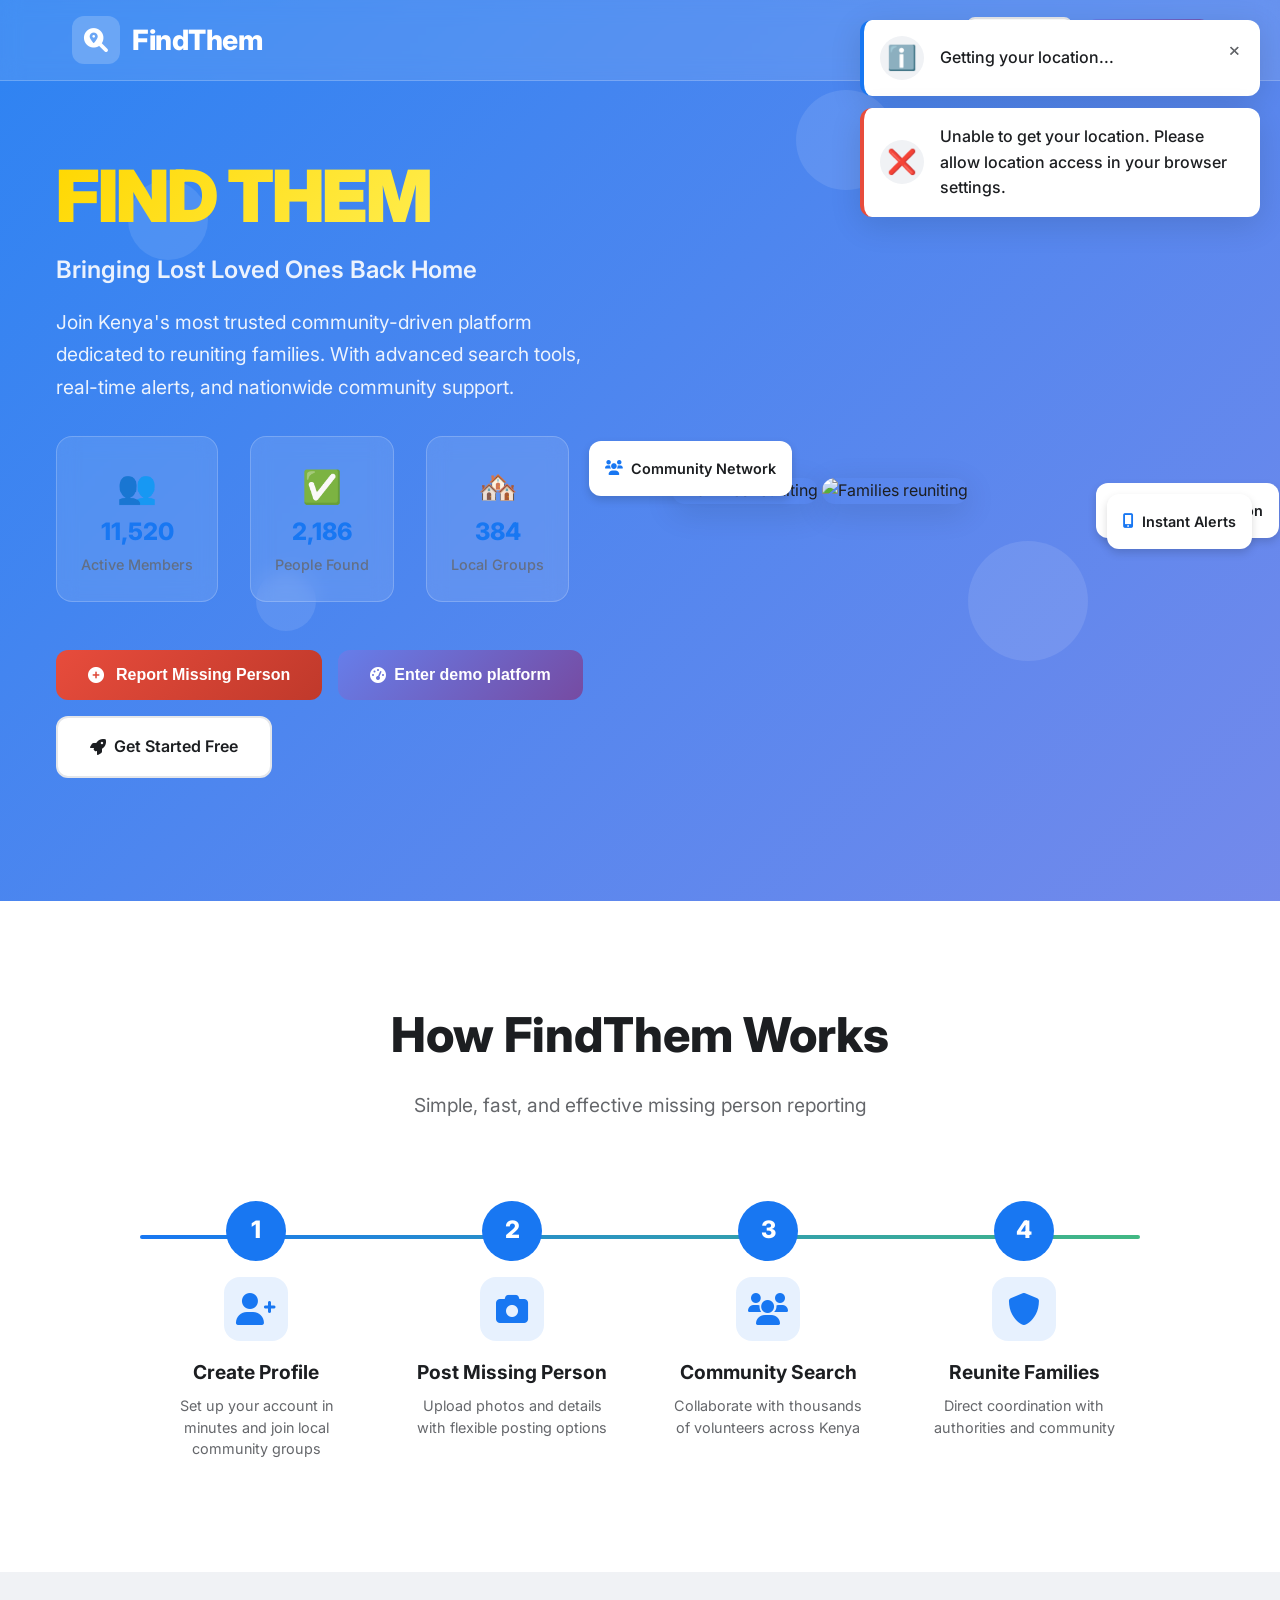
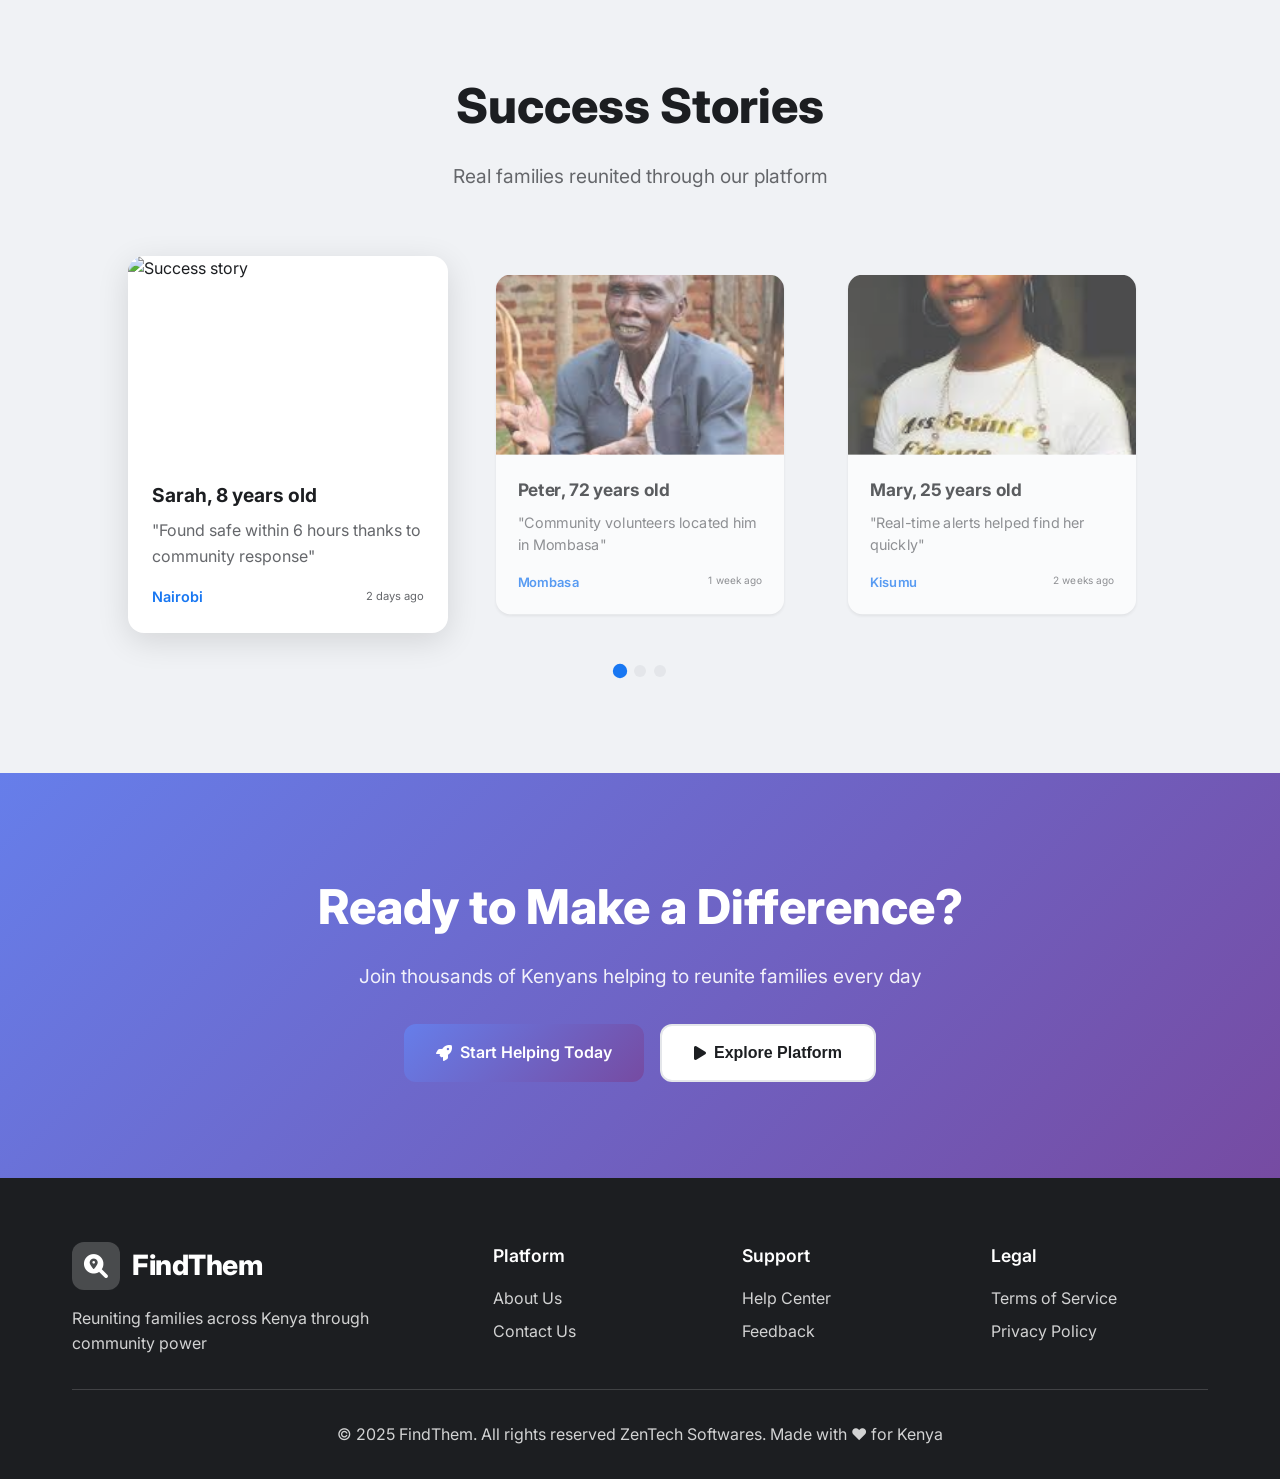
==== index.html @ c2140e73 "findme" ====
<!DOCTYPE html>
<html lang="en">
<head>
    <meta charset="UTF-8">
    <meta name="viewport" content="width=device-width, initial-scale=1.0">
    <link rel="icon" type="image/png" href="[data-uri]">

    <title > FindThem - Reuniting Families</title>
    <link rel="stylesheet" href="styles.css">
    <link href="https://cdnjs.cloudflare.com/ajax/libs/font-awesome/6.0.0/css/all.min.css" rel="stylesheet">
    <link href="https://fonts.googleapis.com/css2?family=Inter:wght@300;400;500;600;700;800&display=swap" rel="stylesheet">
</head>
<body>
    <!-- Landing Page -->
    <div id="landing-page" class="page active">
        <!-- Interactive Hero Section -->
        <div class="hero-container">
            <div class="hero-background">
                <div class="floating-shapes">
                    <div class="shape shape-1"></div>
                    <div class="shape shape-2"></div>
                    <div class="shape shape-3"></div>
                    <div class="shape shape-4"></div>
                </div>
            </div>
            
            <header class="landing-header">
                <nav class="navbar">
                    <div class="nav-brand" onclick="animateLogo()">
                        <div class="brand-icon">
                            <i class="fas fa-search-location"></i>
                        </div>
                        <span class="brand-text">FindThem</span>
                    </div>
                    <div class="nav-actions">
                        <a href="login.html" class="btn-secondary nav-btn">
                            <i class="fas fa-sign-in-alt"></i>
                            Login
                        </a>
                        <a href="register.html" class="btn-primary nav-btn">
                            <i class="fas fa-user-plus"></i>
                            Sign Up
                        </a>
                    </div>
                </nav>
            </header>

            <main class="hero-section">
                <div class="hero-content">
                    
                    
                    <div class="hero-brand">
                        <h1 class="hero-title animate-slide-up">
                            
                            <span class="title-accent">FIND THEM</span>
                        </h1>
                        <p class="hero-tagline animate-slide-up delay-1">Bringing Lost Loved Ones Back Home</p>
                    </div>

                    <p class="hero-description animate-slide-up delay-2">
                        Join Kenya's most trusted community-driven platform dedicated to reuniting families. 
                        With advanced search tools, real-time alerts, and nationwide community support.
                    </p>

                    <div class="hero-stats animate-slide-up delay-3">
                        <div class="stat-card" onclick="animateStatCard(this)">
                            <div class="stat-icon">👥</div>
                            <span class="stat-number" data-target="15000">0</span>
                            <span class="stat-label">Active Members</span>
                        </div>
                        <div class="stat-card" onclick="animateStatCard(this)">
                            <div class="stat-icon">✅</div>
                            <span class="stat-number" data-target="2847">0</span>
                            <span class="stat-label">People Found</span>
                        </div>
                        <div class="stat-card" onclick="animateStatCard(this)">
                            <div class="stat-icon">🏘️</div>
                            <span class="stat-number" data-target="500">0</span>
                            <span class="stat-label">Local Groups</span>
                        </div>
                    </div>
                    
                    <div class="hero-actions">
                            <button class="btn-urgent btn-large pulse-animation" onclick="showPostModal()">
                                <i class="fas fa-plus-circle"></i>
                                Report Missing Person
                            </button>
                            <button class="btn-primary btn-large" onclick="enterDashboard()">
                                <i class="fas fa-tachometer-alt"></i>
                                Enter demo platform
                            </button>
                            <a href="register.html" class="btn-secondary btn-large">
                                <i class="fas fa-rocket"></i>
                                Get Started Free
                            </a>
                        </div>


                  
                </div>

                <div class="hero-visual animate-slide-left">
                    <div class="hero-image-container">
                        <img src="https://img77.uenicdn.com/image/upload/v1741106038/business/3d58175d-cf48-454e-ba16-9fcbc58a389a.jpg" alt="Families reuniting" class="hero-image">
                        <img src="https://bunny-wp-pullzone-2v7xwnunut.b-cdn.net/wp-content/uploads/2024/06/family-reunion_closeup-1190x500.png" alt="Families reuniting" class="hero-image">
                        <div class="floating-cards">
                            <div class="floating-card card-1" onclick="animateFloatingCard(this)">
                                <i class="fas fa-map-marker-alt"></i>
                                <span>Real-time Location</span>
                            </div>
                            <div class="floating-card card-2" onclick="animateFloatingCard(this)">
                                <i class="fas fa-users"></i>
                                <span>Community Network</span>
                            </div>
                            <div class="floating-card card-3" onclick="animateFloatingCard(this)">
                                <i class="fas fa-mobile-alt"></i>
                                <span>Instant Alerts</span>
                            </div>
                        </div>
                    </div>
                </div>
            </main>
        </div>

        <!-- Interactive Features Section -->
        <section class="features-section">
            <div class="container">
                <div class="section-header">
                    <h2 class="section-title">How FindThem Works</h2>
                    <p class="section-subtitle">Simple, fast, and effective missing person reporting</p>
                </div>
                
                <div class="features-timeline">
                    <div class="timeline-line"></div>
                    <div class="feature-step" data-step="1" onclick="highlightStep(this)">
                        <div class="step-number">1</div>
                        <div class="step-content">
                            <div class="feature-icon">
                                <i class="fas fa-user-plus"></i>
                            </div>
                            <h3>Create Profile</h3>
                            <p>Set up your account in minutes and join local community groups</p>
                        </div>
                    </div>
                    
                    <div class="feature-step" data-step="2" onclick="highlightStep(this)">
                        <div class="step-number">2</div>
                        <div class="step-content">
                            <div class="feature-icon">
                                <i class="fas fa-camera"></i>
                            </div>
                            <h3>Post Missing Person</h3>
                            <p>Upload photos and details with flexible posting options</p>
                        </div>
                    </div>
                    
                    <div class="feature-step" data-step="3" onclick="highlightStep(this)">
                        <div class="step-number">3</div>
                        <div class="step-content">
                            <div class="feature-icon">
                                <i class="fas fa-users"></i>
                            </div>
                            <h3>Community Search</h3>
                            <p>Collaborate with thousands of volunteers across Kenya</p>
                        </div>
                    </div>
                    
                    <div class="feature-step" data-step="4" onclick="highlightStep(this)">
                        <div class="step-number">4</div>
                        <div class="step-content">
                            <div class="feature-icon">
                                <i class="fas fa-shield-alt"></i>
                            </div>
                            <h3>Reunite Families</h3>
                            <p>Direct coordination with authorities and community</p>
                        </div>
                    </div>
                </div>
            </div>
        </section>

        <!-- Interactive Success Stories -->
        <section class="success-stories">
            <div class="container">
                <div class="section-header">
                    <h2 class="section-title">Success Stories</h2>
                    <p class="section-subtitle">Real families reunited through our platform</p>
                </div>
                
                <div class="stories-carousel">
                    <div class="story-card active" onclick="selectStory(this, 0)">
                        <div class="story-image">
                            <img src="https://encrypted-tbn0.gstatic.com/images?q=tbn:ANd9GcS5pwEzMFuA3BLP6wTD5nmca9ZwMMWOi3AZJw&s" alt="Success story">
                            <div class="story-overlay">
                                <i class="fas fa-play-circle"></i>
                            </div>
                        </div>
                        <div class="story-content">
                            <h4>Sarah, 8 years old</h4>
                            <p>"Found safe within 6 hours thanks to community response"</p>
                            <div class="story-meta">
                                <span class="story-location">Nairobi</span>
                                <span class="story-time">2 days ago</span>
                            </div>
                        </div>
                    </div>
                    
                    <div class="story-card" onclick="selectStory(this, 1)">
                        <div class="story-image">
                            <img src="[data-uri]" alt="Success story">
                            <div class="story-overlay">
                                <i class="fas fa-play-circle"></i>
                            </div>
                        </div>
                        <div class="story-content">
                            <h4>Peter, 72 years old</h4>
                            <p>"Community volunteers located him in Mombasa"</p>
                            <div class="story-meta">
                                <span class="story-location">Mombasa</span>
                                <span class="story-time">1 week ago</span>
                            </div>
                        </div>
                    </div>
                    
                    <div class="story-card" onclick="selectStory(this, 2)">
                        <div class="story-image">
                            <img src="[data-uri]" alt="Success story">
                            <div class="story-overlay">
                                <i class="fas fa-play-circle"></i>
                            </div>
                        </div>
                        <div class="story-content">
                            <h4>Mary, 25 years old</h4>
                            <p>"Real-time alerts helped find her quickly"</p>
                            <div class="story-meta">
                                <span class="story-location">Kisumu</span>
                                <span class="story-time">2 weeks ago</span>
                            </div>
                        </div>
                    </div>
                </div>
                
                <div class="story-indicators">
                    <span class="indicator active" onclick="goToStory(0)"></span>
                    <span class="indicator" onclick="goToStory(1)"></span>
                    <span class="indicator" onclick="goToStory(2)"></span>
                </div>
            </div>
        </section>

        <!-- Interactive CTA Section -->
        <section class="cta-section">
            <div class="container">
                <div class="cta-content">
                    <h2>Ready to Make a Difference?</h2>
                    <p>Join thousands of Kenyans helping to reunite families every day</p>
                    <div class="cta-actions">
                         <a href="#" onclick="showTipsModal('tip-us')" class="btn-primary btn-large">
                            <i class="fas fa-rocket"></i>
                            Start Helping Today
                        </a>
                        <button class="btn-secondary btn-large" onclick="window.location.href='register.html'">
                            <i class="fas fa-play"></i>
                            Explore Platform
                        </button>
                    </div>
                </div>
            </div>
        </section>

        <!-- Footer -->
        <footer class="landing-footer">
            <div class="container">
                <div class="footer-content">
                    <div class="footer-brand">
                        <div class="nav-brand">
                            <div class="brand-icon">
                                <i class="fas fa-search-location"></i>
                            </div>
                            <span class="brand-text">FindThem</span>
                        </div>
                        <p>Reuniting families across Kenya through community power</p>
                    </div>
                    
                    <div class="footer-links">
                        <div class="footer-column">
                            <h4>Platform</h4>
                            <a href="#" onclick="showAbout('about-us')">About Us</a>
                            <a href="#" onclick="showContactForm()">Contact Us</a>
                           
                        </div>
                        
                        <div class="footer-column">
                            <h4>Support</h4>
                            <a href="#" onclick="showHelpSupport('help-center')">Help Center</a>
                            <a href="#" onclick="showFeedbackForm()">Feedback</a>
                        </div>
                        
                        <div class="footer-column">
                            <h4>Legal</h4>
                            <a href="#" onclick="showTerms('terms')">Terms of Service</a>
                            <a href="#" onclick="showPrivacy('privacy')">Privacy Policy</a>
                        </div>
                    </div>
                </div>
                
                <div class="footer-bottom">
                    <p>&copy; 2025 FindThem. All rights reserved ZenTech Softwares. Made with ❤️ for Kenya</p>
                </div>
            </div>
        </footer>
    </div>

    <!-- Main Dashboard -->
    <div id="dashboard" class="page">
        <!-- Header -->
        <header class="main-header">
            <div class="header-left">
                <div class="logo">
                    <i class="fas fa-search-location"></i>
                    <span>FindThem</span>
                </div>
                <div class="search-container">
                    <input type="text" placeholder="Search missing persons, groups..." class="search-input">
                    <button class="search-filters-btn" onclick="toggleSearchFilters()">
                        <i class="fas fa-filter"></i>
                    </button>
                    <button class="search-advanced-btn" onclick="showAdvancedSearch()">
                        <i class="fas fa-search-plus"></i>
                    </button>
                </div>
            </div>
            <div class="header-right">
                <button class="header-btn" onclick="toggleChat()">
                    <i class="fas fa-comments"></i>
                </button>
                <button class="header-btn notification-btn" onclick="showNotifications()">
                    <i class="fas fa-bell"></i>
                    <span class="notification-badge">3</span>
                </button>
                <div class="profile-dropdown" onclick="toggleHamburgerMenu()">
                    <img src="/placeholder.svg?height=40&width=40" alt="Profile" class="profile-avatar">
                    <i class="fas fa-chevron-down profile-arrow"></i>
                </div>
            </div>
        </header>

        <!-- Search Filters -->
        <div id="search-filters" class="search-filters hidden">
            <div class="filters-content">
                <div class="filter-group">
                    <label>Age Range</label>
                    <select>
                        <option>All Ages</option>
                        <option>0-12 (Child)</option>
                        <option>13-17 (Teen)</option>
                        <option>18-65 (Adult)</option>
                        <option>65+ (Senior)</option>
                    </select>
                </div>
                <div class="filter-group">
                    <label>Location</label>
                    <select>
                        <option>All Locations</option>
                        <option>Nairobi</option>
                        <option>Mombasa</option>
                        <option>Kisumu</option>
                    </select>
                </div>
                <div class="filter-group">
                    <label>Date Missing</label>
                    <select>
                        <option>Any Time</option>
                        <option>Last 24 hours</option>
                        <option>Last Week</option>
                        <option>Last Month</option>
                    </select>
                </div>
                <button class="btn-primary">Apply Filters</button>
            </div>
        </div>

        <!-- Navigation -->
        <nav class="main-nav">
            <button class="nav-item active" onclick="showTab('home')">
                <i class="fas fa-home"></i>
                <span>Home</span>
            </button>
            <button class="nav-item" onclick="showTab('groups')">
                <i class="fas fa-users"></i>
                <span>Groups</span>
            </button>
            <button class="nav-item" onclick="showTab('notifications')">
                <i class="fas fa-bell"></i>
                <span>Notifications</span>
            </button>
        </nav>

        <!-- Main Content -->
        <main class="main-content">
            <!-- Home Tab -->
            <div id="home-tab" class="tab-content active">
                <div class="content-layout">
                    <aside class="sidebar-left">
                        <div class="sidebar-section user-info">
                            <h3>Your Impact</h3>
                            <div class="user-stats">
                                <div class="user-stat">
                                    <span class="user-stat-label">Cases Shared</span>
                                    <span class="user-stat-value">23</span>
                                </div>
                                <div class="user-stat">
                                    <span class="user-stat-label">Tips Provided</span>
                                    <span class="user-stat-value">7</span>
                                </div>
                                <div class="user-stat">
                                    <span class="user-stat-label">Success Stories</span>
                                    <span class="user-stat-value">3</span>
                                </div>
                            </div>
                        </div>
                        
                        <div class="sidebar-section">
                            <h3>Quick Actions</h3>
                            <button class="sidebar-btn" onclick="showPostModal()">
                                <i class="fas fa-plus"></i>
                                Post Missing Person
                            </button>
                            <button class="sidebar-btn" onclick="showAdvancedSearch()">
                                <i class="fas fa-search"></i>
                                Advanced Search
                            </button>
                            <button class="sidebar-btn location-btn" onclick="getCurrentLocation()">
                                <i class="fas fa-map-marker-alt"></i>
                                Use My Location
                            </button>
                        </div>
                        
                        <div class="sidebar-section">
                            <h3>My Groups</h3>
                            <div class="group-list">
                                <div class="group-item">
                                    <img src="/placeholder.svg?height=30&width=30" alt="Group">
                                    <span>Nairobi Central</span>
                                </div>
                                <div class="group-item">
                                    <img src="/placeholder.svg?height=30&width=30" alt="Group">
                                    <span>Westlands Area</span>
                                </div>
                            </div>
                        </div>
                    </aside>

                    <div class="main-feed">
                        <!-- Dashboard Welcome -->
                        <div class="dashboard-welcome">
                            <h2>Welcome to FindThem! <span class="user-role-badge role-user">USER</span></h2>
                            <p>Ready to help reunite families? Every action you take makes a difference in our community.</p>
                            <div class="quick-stats">
                                <div class="quick-stat">
                                    <span class="quick-stat-number">12</span>
                                    <span class="quick-stat-label">Your Posts</span>
                                </div>
                                <div class="quick-stat">
                                    <span class="quick-stat-number">156</span>
                                    <span class="quick-stat-label">People Helped</span>
                                </div>
                                <div class="quick-stat">
                                    <span class="quick-stat-number">8</span>
                                    <span class="quick-stat-label">Groups Joined</span>
                                </div>
                            </div>
                        </div>

                        <!-- Post Creation -->
                        <div class="post-creator">
                            <div class="post-creator-header">
                                <img src="/placeholder.svg?height=40&width=40" alt="Your avatar" class="avatar">
                                <button class="post-input" onclick="showPostModal()">
                                    Report a missing person...
                                </button>
                            </div>
                            <div class="post-creator-actions">
                                <button class="post-action-btn" onclick="showPostModal()">
                                    <i class="fas fa-camera"></i>
                                    Photo
                                </button>
                                <button class="post-action-btn" onclick="getCurrentLocation()">
                                    <i class="fas fa-map-marker-alt"></i>
                                    Location
                                </button>
                                <button class="post-action-btn" onclick="showPostModal()">
                                    <i class="fas fa-clock"></i>
                                    Urgent
                                </button>
                            </div>
                        </div>

                        <!-- Status Section -->
                        <div class="status-section">
                            <h3>🔄 Recent Status Updates</h3>
                            <div class="status-tabs">
                                <div class="status-tab urgent" onclick="filterByStatus('urgent')">
                                    <div class="status-indicator urgent-indicator"></div>
                                    <span>🚨 Urgent (12)</span>
                                </div>
                                <div class="status-tab missing" onclick="filterByStatus('missing')">
                                    <div class="status-indicator missing-indicator"></div>
                                    <span>🔍 Missing (45)</span>
                                </div>
                                <div class="status-tab found" onclick="filterByStatus('found')">
                                    <div class="status-indicator found-indicator"></div>
                                    <span>✅ Found (8)</span>
                                </div>
                                <div class="status-tab all active" onclick="filterByStatus('all')">
                                    <div class="status-indicator all-indicator"></div>
                                    <span>📋 All Posts</span>
                                </div>
                            </div>
                            
                            <div class="status-stories">
                                <div class="status-story urgent-story" onclick="viewStatusStory('urgent1')">
                                    <div class="story-ring urgent-ring">
                                        <img src="/placeholder.svg?height=60&width=60" alt="User" class="story-avatar">
                                    </div>
                                    <span class="story-label">Mary K.</span>
                                    <span class="story-time">2h</span>
                                </div>
                                <div class="status-story missing-story" onclick="viewStatusStory('missing1')">
                                    <div class="story-ring missing-ring">
                                        <img src="/placeholder.svg?height=60&width=60" alt="User" class="story-avatar">
                                    </div>
                                    <span class="story-label">John M.</span>
                                    <span class="story-time">5h</span>
                                </div>
                                <div class="status-story found-story" onclick="viewStatusStory('found1')">
                                    <div class="story-ring found-ring">
                                        <img src="/placeholder.svg?height=60&width=60" alt="User" class="story-avatar">
                                    </div>
                                    <span class="story-label">Grace W.</span>
                                    <span class="story-time">1d</span>
                                </div>
                                <div class="add-status-story" onclick="showPostModal()">
                                    <div class="story-ring add-ring">
                                        <i class="fas fa-plus"></i>
                                    </div>
                                    <span class="story-label">Add Status</span>
                                </div>
                            </div>
                        </div>

                        <!-- Feed Posts -->
                        <div class="feed-posts" id="feed-posts">
                            <article class="post-card">
                                <div class="post-header">
                                    <img src="/placeholder.svg?height=40&width=40" alt="User" class="avatar">
                                    <div class="post-info">
                                        <h4>Mary Wanjiku</h4>
                                        <span class="post-time">2 hours ago • Nairobi Central</span>
                                    </div>
                                    <div class="post-status urgent">URGENT</div>
                                </div>
                                <div class="post-content">
                                    <p>My 8-year-old daughter Sarah went missing from Uhuru Park this afternoon. She was wearing a red dress and white shoes. Please share and help us find her.</p>
                                    <div class="missing-person-details">
                                        <img src="/placeholder.svg?height=200&width=150" alt="Missing person" class="missing-photo">
                                        <div class="details">
                                            <div class="detail-item">
                                                <strong>Name:</strong> Sarah Wanjiku
                                            </div>
                                            <div class="detail-item">
                                                <strong>Age:</strong> 8 years old
                                            </div>
                                            <div class="detail-item">
                                                <strong>Last Seen:</strong> Uhuru Park, 3:00 PM
                                            </div>
                                            <div class="detail-item">
                                                <strong>Contact:</strong> 0712345678
                                            </div>
                                        </div>
                                    </div>
                                </div>
                                <div class="post-actions">
                                    <button class="action-btn" onclick="sharePost(this)">
                                        <i class="fas fa-share"></i>
                                        Share (<span class="share-count">234</span>)
                                    </button>
                                    <button class="action-btn" onclick="showTipsModal(this)">
                                        <i class="fas fa-comment"></i>
                                        Tips (<span class="tips-count">12</span>)
                                    </button>
                                    <button class="action-btn" onclick="contactFamily(this)">
                                        <i class="fas fa-phone"></i>
                                        Contact
                                    </button>
                                </div>
                            </article>

                            <article class="post-card">
                                <div class="post-header">
                                    <img src="/placeholder.svg?height=40&width=40" alt="User" class="avatar">
                                    <div class="post-info">
                                        <h4>John Kamau</h4>
                                        <span class="post-time">5 hours ago • Mombasa</span>
                                    </div>
                                    <div class="post-status found">FOUND</div>
                                </div>
                                <div class="post-content">
                                    <p><strong>UPDATE: FOUND SAFE!</strong> Thank you everyone for sharing. My father has been found and is safe. Special thanks to the Mombasa community group.</p>
                                    <div class="missing-person-details">
                                        <img src="/placeholder.svg?height=200&width=150" alt="Found person" class="missing-photo">
                                        <div class="details">
                                            <div class="detail-item">
                                                <strong>Name:</strong> Peter Kamau
                                            </div>
                                            <div class="detail-item">
                                                <strong>Age:</strong> 72 years old
                                            </div>
                                            <div class="detail-item">
                                                <strong>Status:</strong> Found Safe
                                            </div>
                                        </div>
                                    </div>
                                </div>
                                <div class="post-actions">
                                    <button class="action-btn" onclick="celebratePost(this)">
                                        <i class="fas fa-heart"></i>
                                        Celebrate (<span class="celebrate-count">89</span>)
                                    </button>
                                    <button class="action-btn" onclick="showCommentsModal(this)">
                                        <i class="fas fa-comment"></i>
                                        Comments (<span class="comments-count">23</span>)
                                    </button>
                                </div>
                            </article>
                        </div>
                    </div>

                    <aside class="sidebar-right">
                        <div class="sidebar-section">
                            <h3>Recent Activity</h3>
                            <div class="activity-list" id="activity-list">
                                <div class="activity-item">
                                    <i class="fas fa-user-plus"></i>
                                    <span>3 new members joined Nairobi Central</span>
                                </div>
                                <div class="activity-item">
                                    <i class="fas fa-heart"></i>
                                    <span>Sarah found safe in Westlands</span>
                                </div>
                            </div>
                        </div>
                        <div class="sidebar-section">
                            <h3>Emergency Contacts</h3>
                            <div class="emergency-contacts">
                                <div class="contact-item" onclick="callEmergency('999')">
                                    <strong>Police Emergency</strong>
                                    <span>999 / 911</span>
                                </div>
                                <div class="contact-item" onclick="callEmergency('0800-MISSING')">
                                    <strong>Missing Persons Unit</strong>
                                    <span>0800-MISSING</span>
                                </div>
                            </div>
                        </div>
                    </aside>
                </div>
            </div>

            <!-- Groups Tab -->
            <div id="groups-tab" class="tab-content">
                <div class="groups-header">
                    <h2>Your Groups</h2>
                    <button class="btn-primary" onclick="showCreateGroupModal()">
                        <i class="fas fa-plus"></i>
                        Create Group
                    </button>
                </div>
                <div class="groups-grid" id="groups-grid">
                    <div class="group-card">
                        <div class="group-cover">
                            <img src="/placeholder.svg?height=120&width=300" alt="Group cover">
                        </div>
                        <div class="group-info">
                            <h3>Nairobi Central</h3>
                            <p>1,234 members • 15 active cases</p>
                            <button class="btn-secondary">View Group</button>
                        </div>
                    </div>
                    <div class="group-card">
                        <div class="group-cover">
                            <img src="/placeholder.svg?height=120&width=300" alt="Group cover">
                        </div>
                        <div class="group-info">
                            <h3>Westlands Area</h3>
                            <p>567 members • 8 active cases</p>
                            <button class="btn-secondary">View Group</button>
                        </div>
                    </div>
                </div>
            </div>

            <!-- Notifications Tab -->
            <div id="notifications-tab" class="tab-content">
                <div class="notifications-header">
                    <h2>Notifications</h2>
                    <button class="btn-secondary" onclick="markAllNotificationsRead()">Mark All Read</button>
                </div>
                <div class="notifications-list" id="notifications-list">
                    <div class="notification-item unread" data-id="1">
                        <div class="notification-icon">
                            <i class="fas fa-heart"></i>
                        </div>
                        <div class="notification-content">
                            <p><strong>Great news!</strong> Sarah from your post has been found safe.</p>
                            <span class="notification-time">2 minutes ago</span>
                        </div>
                        <button class="notification-close" onclick="removeNotification(1)">×</button>
                    </div>
                    <div class="notification-item" data-id="2">
                        <div class="notification-icon">
                            <i class="fas fa-comment"></i>
                        </div>
                        <div class="notification-content">
                            <p>Someone commented on your missing person post</p>
                            <span class="notification-time">1 hour ago</span>
                        </div>
                        <button class="notification-close" onclick="removeNotification(2)">×</button>
                    </div>
                </div>
            </div>
        </main>

        <!-- Hamburger Menu -->
        <div id="hamburger-menu" class="hamburger-menu hidden">
            <div class="menu-header">
                <img src="/placeholder.svg?height=60&width=60" alt="Profile" class="menu-avatar">
                <div class="menu-user-info">
                    <h3 id="menu-user-name">Demo User</h3>
                    <p id="menu-user-email">demo@findthem.com</p>
                </div>
            </div>
            <div class="menu-items">
                <a href="#" class="menu-item" onclick="showProfileSettings()">
                    <i class="fas fa-user"></i>
                    <span>Profile Settings</span>
                </a>
                <a href="#" class="menu-item" onclick="showAccountSettings()">
                    <i class="fas fa-cog"></i>
                    <span>Account Settings</span>
                </a>
                <a href="#" class="menu-item" onclick="showNotificationSettings()">
                    <i class="fas fa-bell"></i>
                    <span>Notification Settings</span>
                </a>
                <a href="#" class="menu-item" onclick="showPrivacySettings()">
                    <i class="fas fa-shield-alt"></i>
                    <span>Privacy & Security</span>
                </a>
                <a href="#" class="menu-item" onclick="showHelpSupport()">
                    <i class="fas fa-question-circle"></i>
                    <span>Help & Support</span>
                </a>
                <a href="#" class="menu-item" onclick="showAbout()">
                    <i class="fas fa-info-circle"></i>
                    <span>About FindThem</span>
                </a>
                <hr>
                <a href="#" class="menu-item logout-item" onclick="logout()">
                    <i class="fas fa-sign-out-alt"></i>
                    <span>Logout</span>
                </a>
            </div>
        </div>
    </div>

    <!-- Post Modal -->
     <!-- Post Modal -->
    <div id="post-modal" class="modal hidden">
        <div class="modal-content">
            <div class="modal-header">
                <h3>Report Missing Person</h3>
                <button class="modal-close" onclick="hidePostModal()">
                    <i class="fas fa-times"></i>
                </button>
            </div>
            <form class="post-form" onsubmit="handlePostSubmit(event)">
                <div class="form-section">
                    <h4>Personal Information</h4>
                    <div class="form-row">
                        <div class="form-group">
                            <label>First Name</label>
                            <input type="text" name="firstName" required>
                        </div>
                        <div class="form-group">
                            <label>Last Name</label>
                            <input type="text" name="lastName" required>
                        </div>
                    </div>
                    <div class="form-row">
                        <div class="form-group">
                            <label>Age</label>
                            <input type="number" name="age" required>
                        </div>
                        <div class="form-group">
                            <label>Gender</label>
                            <select name="gender" required>
                                <option value="">Select</option>
                                <option value="male">Male</option>
                                <option value="female">Female</option>
                            </select>
                        </div>
                    </div>
                </div>

                 <div class="form-section">
                    <h4>Photo</h4>
                    <div class="photo-upload" id="photo-upload-area">
                        <input type="file" id="photo-upload" name="photo" accept="image/*" required>
                        <label for="photo-upload" class="upload-label">
                            <i class="fas fa-camera"></i>
                            <span>Upload Photo</span>
                        </label>
                        <div class="photo-preview hidden" id="photo-preview">
                            <img id="preview-image" src="/placeholder.svg" alt="Preview">
                            <button type="button" class="remove-photo" onclick="removePhoto()">
                                <i class="fas fa-times"></i>
                            </button>
                        </div>
                    </div>
                </div>

                <div class="form-section">
                    <h4>Last Known Details</h4>
                    <div class="form-group">
                        <label>Last Seen Location</label>
                        <input type="text" name="lastLocation" placeholder="e.g., Uhuru Park, Nairobi" required>
                    </div>
                    <div class="form-group">
                        <label>Date & Time Last Seen</label>
                        <input type="datetime-local" name="lastSeen" required>
                    </div>
                    <div class="form-group">
                        <label>Description</label>
                        <textarea name="description" placeholder="Describe what they were wearing, any distinguishing features, circumstances of disappearance..." required></textarea>
                    </div>
                </div>

                <div class="form-section">
                    <h4>Contact Information</h4>
                    <div class="form-group">
                        <label>Your Phone Number</label>
                        <input type="tel" name="contactPhone" required>
                    </div>
                    <div class="form-group">
                        <label>Alternative Contact (Optional)</label>
                        <input type="tel" name="altContact">
                    </div>
                </div>

                <div class="form-section">
                    <h4>Post Duration & Payment</h4>
                    <div class="duration-options">
                        <label class="duration-option">
                            <input type="radio" name="duration" value="7" data-price="500">
                            <span class="option-content">
                                <strong>7 Days</strong>
                                <span class="price">KSh 500</span>
                            </span>
                        </label>
                        <label class="duration-option">
                            <input type="radio" name="duration" value="14" data-price="800">
                            <span class="option-content">
                                <strong>14 Days</strong>
                                <span class="price">KSh 800</span>
                            </span>
                        </label>
                        <label class="duration-option">
                            <input type="radio" name="duration" value="30" data-price="1200">
                            <span class="option-content">
                                <strong>30 Days</strong>
                                <span class="price">KSh 1,200</span>
                            </span>
                        </label>
                    </div>
                </div>

                <div class="form-actions">
                    <button type="button" class="btn-secondary" onclick="hidePostModal()">Cancel</button>
                    <button type="submit" class="btn-primary">Proceed to Payment</button>
                </div>
            </form>
        </div>
    </div>


    <!-- Settings Modals -->
    <div id="settings-modal" class="modal hidden">
        <div class="modal-content">
            <div class="modal-header">
                <h3 id="settings-title">Settings</h3>
                <button class="modal-close" onclick="hideSettingsModal()">
                    <i class="fas fa-times"></i>
                </button>
            </div>
            <div class="settings-content" id="settings-content">
                <!-- Content will be dynamically loaded -->
            </div>
        </div>
    </div>

    <!-- Chat System -->
    <div id="chat-system" class="chat-system hidden">
        <div class="chat-header">
            <h4>Community Chat</h4>
            <div class="chat-status">
                <span class="status-indicator online"></span>
                <span>Online</span>
            </div>
            <button class="chat-close" onclick="toggleChat()">
                <i class="fas fa-times"></i>
            </button>
        </div>
        <div class="chat-messages" id="chat-messages">
            <div class="chat-message system">
                <span>Welcome to the community chat. Share tips and coordinate search efforts responsibly.</span>
            </div>
        </div>
        <div class="chat-input-container">
            <input type="text" id="chat-input" placeholder="Type a message..." onkeypress="handleChatKeyPress(event)" maxlength="500">
            <button onclick="sendChatMessage()" id="send-btn">
                <i class="fas fa-paper-plane"></i>
            </button>
        </div>
    </div>
    <!-- Payment Modal -->
    <div id="payment-modal" class="modal hidden">
        <div class="modal-content">
            <div class="modal-header">
                <h3>Complete Payment</h3>
                <button class="modal-close" onclick="showPaymentModal()">
                    <i class="fas fa-times"></i>
                </button>
            </div>
            <div class="payment-content">
                <div class="payment-summary">
                    <h4>Payment Summary</h4>
                    <div class="summary-item">
                        <span>Post Duration:</span>
                        <span id="selected-duration">14 Days</span>
                    </div>
                    <div class="summary-item">
                        <span>Amount:</span>
                        <span id="payment-amount">KSh 800</span>
                    </div>
                </div>
                <div class="mpesa-payment">
                    <div class="mpesa-logo">
                        <img src="[data-uri]" alt="M-Pesa">
                    </div>
                    <p>Enter your M-Pesa number to receive an STK push</p>
                    <div class="form-group">
                        <label>M-Pesa Phone Number</label>
                        <input type="tel" placeholder="254712345678" id="mpesa-number">
                    </div>
                    <button class="btn-primary btn-full" onclick="initiateMpesaPayment()">
                        Send STK Push
                    </button>
                </div>
                <div id="payment-status" class="payment-status hidden">
                    <div class="status-icon">
                        <i class="fas fa-clock"></i>
                    </div>
                    <p>Please check your phone and enter your M-Pesa PIN to complete the payment</p>
                    <div class="status-timer">
                        <span>Time remaining: </span>
                        <span id="countdown">02:00</span>
                    </div>
                </div>
            </div>
        </div>
    </div>

    <!-- Notification Toast Container -->
    <div id="notification-container" class="notification-container"></div>

    <script src="script.js"></script>
</body>
</html>
---- styles.css ----
/* Import Google Fonts */
@import url("https://fonts.googleapis.com/css2?family=Inter:wght@300;400;500;600;700;800&display=swap");

/* CSS Variables */
:root {
  --primary-blue: #1877f2;
  --primary-blue-hover: #166fe5;
  --primary-blue-light: rgba(24, 119, 242, 0.1);
  --secondary-gray: #42526e;
  --light-gray: #f0f2f5;
  --border-gray: #e4e6ea;
  --text-primary: #1c1e21;
  --text-secondary: #65676b;
  --success-green: #42b883;
  --warning-orange: #ff6b35;
  --error-red: #e74c3c;
  --white: #ffffff;
  --shadow: 0 2px 4px rgba(0, 0, 0, 0.1);
  --shadow-hover: 0 4px 8px rgba(0, 0, 0, 0.15);
  --shadow-large: 0 8px 32px rgba(0, 0, 0, 0.12);
  --gradient-primary: linear-gradient(135deg, #667eea 0%, #764ba2 100%);
  --gradient-success: linear-gradient(135deg, #4facfe 0%, #00f2fe 100%);
  --gradient-hero: linear-gradient(135deg, rgba(24, 119, 242, 0.9) 0%, rgba(102, 126, 234, 0.9) 100%);
}

/* Reset and Base Styles */
* {
  margin: 0;
  padding: 0;
  box-sizing: border-box;
}

body {
  font-family: "Inter", -apple-system, BlinkMacSystemFont, "Segoe UI", Roboto, Oxygen, Ubuntu, Cantarell, sans-serif;
  background-color: var(--light-gray);
  color: var(--text-primary);
  line-height: 1.6;
  overflow-x: hidden;
}

/* Page Management */
.page {
  display: none;
}

.page.active {
  display: block;
}

/* Container */
.container {
  max-width: 1200px;
  margin: 0 auto;
  padding: 0 2rem;
}

/* Buttons */
.btn-primary {
  background: var(--gradient-primary);
  color: white;
  border: none;
  padding: 12px 24px;
  border-radius: 8px;
  font-weight: 600;
  cursor: pointer;
  transition: all 0.3s ease;
  text-decoration: none;
  display: inline-flex;
  align-items: center;
  gap: 8px;
  font-size: 14px;
  position: relative;
  overflow: hidden;
}

.btn-primary:hover {
  transform: translateY(-2px);
  box-shadow: var(--shadow-hover);
}

.btn-primary:active {
  transform: translateY(0);
}

.btn-secondary {
  background-color: var(--white);
  color: var(--text-primary);
  border: 2px solid var(--border-gray);
  padding: 12px 24px;
  border-radius: 8px;
  font-weight: 600;
  cursor: pointer;
  transition: all 0.3s ease;
  text-decoration: none;
  display: inline-flex;
  align-items: center;
  gap: 8px;
  font-size: 14px;
}

.btn-secondary:hover {
  border-color: var(--primary-blue);
  color: var(--primary-blue);
  transform: translateY(-2px);
  box-shadow: var(--shadow-hover);
}

.btn-urgent {
  background: linear-gradient(135deg, var(--error-red), #c0392b);
  color: white;
  border: none;
  padding: 16px 32px;
  border-radius: 12px;
  font-weight: 700;
  cursor: pointer;
  transition: all 0.3s ease;
  text-decoration: none;
  display: inline-flex;
  align-items: center;
  gap: 12px;
  font-size: 16px;
  position: relative;
  overflow: hidden;
}

.btn-urgent:hover {
  transform: translateY(-3px);
  box-shadow: 0 8px 25px rgba(231, 76, 60, 0.4);
}

.btn-large {
  padding: 16px 32px;
  font-size: 16px;
  border-radius: 12px;
}

.btn-full {
  width: 100%;
  justify-content: center;
}

.nav-btn {
  padding: 10px 20px;
  font-size: 14px;
  border-radius: 8px;
}

/* Animations */
.pulse-animation {
  animation: pulse 2s infinite;
}

@keyframes pulse {
  0% {
    box-shadow: 0 0 0 0 rgba(231, 76, 60, 0.7);
  }
  70% {
    box-shadow: 0 0 0 15px rgba(231, 76, 60, 0);
  }
  100% {
    box-shadow: 0 0 0 0 rgba(231, 76, 60, 0);
  }
}

.animate-fade-in {
  animation: fadeIn 1s ease-out;
}

.animate-slide-up {
  animation: slideUp 1s ease-out;
}

.animate-slide-left {
  animation: slideLeft 1s ease-out;
}

.delay-1 {
  animation-delay: 0.2s;
}
.delay-2 {
  animation-delay: 0.4s;
}
.delay-3 {
  animation-delay: 0.6s;
}
.delay-4 {
  animation-delay: 0.8s;
}
.delay-5 {
  animation-delay: 1s;
}

@keyframes fadeIn {
  from {
    opacity: 0;
  }
  to {
    opacity: 1;
  }
}

@keyframes slideUp {
  from {
    opacity: 0;
    transform: translateY(30px);
  }
  to {
    opacity: 1;
    transform: translateY(0);
  }
}

@keyframes slideLeft {
  from {
    opacity: 0;
    transform: translateX(30px);
  }
  to {
    opacity: 1;
    transform: translateX(0);
  }
}

/* Landing Page Styles */
.hero-container {
  position: relative;
  min-height: 100vh;
  overflow: hidden;
}

.hero-background {
  position: absolute;
  top: 0;
  left: 0;
  width: 100%;
  height: 100%;
  background: var(--gradient-hero);
  z-index: 1;
}

.floating-shapes {
  position: absolute;
  width: 100%;
  height: 100%;
  overflow: hidden;
}

.shape {
  position: absolute;
  border-radius: 50%;
  background: rgba(255, 255, 255, 0.1);
  animation: float 6s ease-in-out infinite;
}

.shape-1 {
  width: 80px;
  height: 80px;
  top: 20%;
  left: 10%;
  animation-delay: 0s;
}

.shape-2 {
  width: 120px;
  height: 120px;
  top: 60%;
  right: 15%;
  animation-delay: 2s;
}

.shape-3 {
  width: 60px;
  height: 60px;
  bottom: 30%;
  left: 20%;
  animation-delay: 4s;
}

.shape-4 {
  width: 100px;
  height: 100px;
  top: 10%;
  right: 30%;
  animation-delay: 1s;
}

@keyframes float {
  0%,
  100% {
    transform: translateY(0px) rotate(0deg);
  }
  33% {
    transform: translateY(-20px) rotate(120deg);
  }
  66% {
    transform: translateY(10px) rotate(240deg);
  }
}

/* Landing Header */
.landing-header {
  position: relative;
  z-index: 100;
  backdrop-filter: blur(10px);
  background: rgba(255, 255, 255, 0.1);
  border-bottom: 1px solid rgba(255, 255, 255, 0.2);
}

.navbar {
  display: flex;
  justify-content: space-between;
  align-items: center;
  padding: 1rem 2rem;
  max-width: 1200px;
  margin: 0 auto;
}

.nav-brand {
  display: flex;
  align-items: center;
  gap: 12px;
  color: white;
  text-decoration: none;
  cursor: pointer;
  transition: transform 0.3s ease;
}

.nav-brand:hover {
  transform: scale(1.05);
}

.brand-icon {
  width: 48px;
  height: 48px;
  background: rgba(255, 255, 255, 0.2);
  border-radius: 12px;
  display: flex;
  align-items: center;
  justify-content: center;
  font-size: 24px;
  transition: all 0.3s ease;
}

.brand-text {
  font-size: 28px;
  font-weight: 800;
  letter-spacing: -0.5px;
}

.nav-actions {
  display: flex;
  gap: 16px;
  align-items: center;
}

/* Hero Section */
.hero-section {
  position: relative;
  z-index: 2;
  display: flex;
  align-items: center;
  padding: 2rem 1rem;
  max-width: 1200px;
  margin: 0 auto;
  gap: 4rem;
  min-height: calc(100vh - 80px);
}

.hero-content {
  flex: 1;
  color: white;
}

.hero-badge {
  display: inline-block;
  background: rgba(255, 255, 255, 0.2);
  padding: 8px 16px;
  border-radius: 20px;
  margin-bottom: 2rem;
  backdrop-filter: blur(10px);
  animation: fadeIn 1s ease-out;
}

.badge-text {
  font-size: 14px;
  font-weight: 600;
}

.hero-title {
  font-size: 4.5rem;
  font-weight: 900;
  line-height: 1.1;
  margin-bottom: 1rem;
  letter-spacing: -2px;
}

.title-main {
  display: block;
}

.title-accent {
  background: linear-gradient(135deg, #ffd700, #ffed4e);
  -webkit-background-clip: text;
  -webkit-text-fill-color: transparent;
  background-clip: text;
}

.hero-tagline {
  font-size: 1.5rem;
  font-weight: 600;
  margin-bottom: 1rem;
  opacity: 0.9;
}

.hero-description {
  font-size: 1.2rem;
  line-height: 1.7;
  margin-bottom: 2rem;
  opacity: 0.9;
  max-width: 600px;
}

.hero-stats {
  display: flex;
  gap: 2rem;
  margin-bottom: 3rem;
}

.stat-card {
  background: rgba(255, 255, 255, 0.1);
  padding: 1.5rem;
  border-radius: 16px;
  text-align: center;
  backdrop-filter: blur(10px);
  border: 1px solid rgba(255, 255, 255, 0.2);
  min-width: 140px;
  cursor: pointer;
  transition: all 0.3s ease;
}

.stat-card:hover {
  transform: translateY(-5px) scale(1.05);
  background: rgba(255, 255, 255, 0.2);
}

.stat-icon {
  font-size: 2rem;
  margin-bottom: 0.5rem;
}

.stat-number {
  display: block;
  font-size: 2.5rem;
  font-weight: 800;
  line-height: 1;
  margin-bottom: 0.5rem;
}

.stat-label {
  font-size: 0.9rem;
  opacity: 0.8;
  font-weight: 500;
}

.hero-actions {
  display: flex;
  gap: 1rem;
  margin-bottom: 3rem;
  flex-wrap: wrap;
}

.hero-trust {
  display: flex;
  align-items: center;
  gap: 12px;
}

.trust-text {
  font-size: 0.9rem;
  opacity: 0.8;
  display: flex;
  align-items: center;
  gap: 8px;
}

/* Hero Visual */
.hero-visual {
  flex: 1;
  position: relative;
}

.hero-image-container {
  position: relative;
}

.hero-image {
  width: 100%;
  height: auto;
  border-radius: 20px;
  box-shadow: var(--shadow-large);
}

.floating-cards {
  position: absolute;
  top: 0;
  left: 0;
  width: 100%;
  height: 100%;
}

.floating-card {
  position: absolute;
  background: white;
  padding: 1rem;
  border-radius: 12px;
  box-shadow: var(--shadow-hover);
  display: flex;
  align-items: center;
  gap: 8px;
  font-size: 0.9rem;
  font-weight: 600;
  animation: float 3s ease-in-out infinite;
  cursor: pointer;
  transition: all 0.3s ease;
}

.floating-card:hover {
  transform: scale(1.1);
  box-shadow: var(--shadow-large);
}

.floating-card i {
  color: var(--primary-blue);
}

.card-1 {
  top: 20%;
  right: -10%;
  animation-delay: 0s;
}

.card-2 {
  bottom: 30%;
  left: -15%;
  animation-delay: 1s;
}

.card-3 {
  top: 60%;
  right: -5%;
  animation-delay: 2s;
}

/* Features Section */
.features-section {
  padding: 6rem 0;
  background: white;
}

.section-header {
  text-align: center;
  margin-bottom: 4rem;
}

.section-title {
  font-size: 3rem;
  font-weight: 800;
  margin-bottom: 1rem;
  color: var(--text-primary);
}

.section-subtitle {
  font-size: 1.2rem;
  color: var(--text-secondary);
  max-width: 600px;
  margin: 0 auto;
}

.features-timeline {
  position: relative;
  display: flex;
  justify-content: space-between;
  align-items: flex-start;
  max-width: 1000px;
  margin: 0 auto;
}

.timeline-line {
  position: absolute;
  top: 50px;
  left: 0;
  right: 0;
  height: 4px;
  background: linear-gradient(90deg, var(--primary-blue), var(--success-green));
  border-radius: 2px;
  z-index: 1;
}

.feature-step {
  position: relative;
  z-index: 2;
  text-align: center;
  cursor: pointer;
  transition: all 0.3s ease;
  padding: 1rem;
  border-radius: 16px;
}

.feature-step:hover {
  transform: translateY(-10px);
  background: var(--light-gray);
}

.feature-step.active {
  transform: translateY(-10px) scale(1.05);
  background: var(--primary-blue-light);
}

.step-number {
  width: 60px;
  height: 60px;
  background: var(--primary-blue);
  color: white;
  border-radius: 50%;
  display: flex;
  align-items: center;
  justify-content: center;
  font-size: 1.5rem;
  font-weight: 800;
  margin: 0 auto 1rem;
  transition: all 0.3s ease;
}

.feature-step:hover .step-number {
  background: var(--success-green);
  transform: scale(1.1);
}

.step-content {
  max-width: 200px;
}

.feature-icon {
  width: 64px;
  height: 64px;
  background: var(--primary-blue-light);
  border-radius: 16px;
  display: flex;
  align-items: center;
  justify-content: center;
  margin: 0 auto 1rem;
}

.feature-icon i {
  font-size: 2rem;
  color: var(--primary-blue);
}

.feature-step h3 {
  font-size: 1.2rem;
  font-weight: 700;
  margin-bottom: 0.5rem;
  color: var(--text-primary);
}

.feature-step p {
  color: var(--text-secondary);
  font-size: 0.9rem;
  line-height: 1.5;
}

/* Success Stories Section */
.success-stories {
  padding: 6rem 0;
  background: var(--light-gray);
}

.stories-carousel {
  display: flex;
  gap: 2rem;
  justify-content: center;
  margin-bottom: 2rem;
}

.story-card {
  background: white;
  border-radius: 16px;
  overflow: hidden;
  box-shadow: var(--shadow);
  transition: all 0.3s ease;
  cursor: pointer;
  opacity: 0.7;
  transform: scale(0.9);
  max-width: 320px;
}

.story-card.active {
  opacity: 1;
  transform: scale(1);
  box-shadow: var(--shadow-large);
}

.story-card:hover {
  transform: scale(1.05);
  box-shadow: var(--shadow-hover);
}

.story-image {
  height: 200px;
  overflow: hidden;
  position: relative;
}

.story-image img {
  width: 100%;
  height: 100%;
  object-fit: cover;
}

.story-overlay {
  position: absolute;
  top: 50%;
  left: 50%;
  transform: translate(-50%, -50%);
  background: rgba(0, 0, 0, 0.7);
  color: white;
  border-radius: 50%;
  width: 60px;
  height: 60px;
  display: flex;
  align-items: center;
  justify-content: center;
  font-size: 1.5rem;
  opacity: 0;
  transition: opacity 0.3s ease;
}

.story-card:hover .story-overlay {
  opacity: 1;
}

.story-content {
  padding: 1.5rem;
}

.story-content h4 {
  font-size: 1.2rem;
  font-weight: 700;
  margin-bottom: 0.5rem;
  color: var(--text-primary);
}

.story-content p {
  color: var(--text-secondary);
  margin-bottom: 1rem;
  line-height: 1.6;
}

.story-meta {
  display: flex;
  justify-content: space-between;
  align-items: center;
  font-size: 0.9rem;
}

.story-location {
  color: var(--primary-blue);
  font-weight: 600;
}

.story-time {
  color: var(--text-secondary);
}

.story-indicators {
  display: flex;
  justify-content: center;
  gap: 0.5rem;
}

.indicator {
  width: 12px;
  height: 12px;
  border-radius: 50%;
  background: var(--border-gray);
  cursor: pointer;
  transition: all 0.3s ease;
}

.indicator.active {
  background: var(--primary-blue);
  transform: scale(1.2);
}

/* CTA Section */
.cta-section {
  padding: 6rem 0;
  background: var(--gradient-primary);
  color: white;
  text-align: center;
}

.cta-content h2 {
  font-size: 3rem;
  font-weight: 800;
  margin-bottom: 1rem;
}

.cta-content p {
  font-size: 1.2rem;
  margin-bottom: 2rem;
  opacity: 0.9;
}

.cta-actions {
  display: flex;
  gap: 1rem;
  justify-content: center;
  flex-wrap: wrap;
}

/* Footer */
.landing-footer {
  background: var(--text-primary);
  color: white;
  padding: 4rem 0 2rem;
}

.footer-content {
  display: grid;
  grid-template-columns: 1fr 2fr;
  gap: 4rem;
  margin-bottom: 2rem;
}

.footer-brand p {
  margin-top: 1rem;
  opacity: 0.8;
}

.footer-links {
  display: grid;
  grid-template-columns: repeat(3, 1fr);
  gap: 2rem;
}

.footer-column h4 {
  font-size: 1.1rem;
  font-weight: 600;
  margin-bottom: 1rem;
}

.footer-column a {
  display: block;
  color: rgba(255, 255, 255, 0.8);
  text-decoration: none;
  margin-bottom: 0.5rem;
  transition: color 0.3s ease;
}

.footer-column a:hover {
  color: white;
}

.footer-bottom {
  text-align: center;
  padding-top: 2rem;
  border-top: 1px solid rgba(255, 255, 255, 0.2);
  opacity: 0.8;
}

/* Dashboard Styles */
.main-header {
  background: white;
  box-shadow: var(--shadow);
  display: flex;
  justify-content: space-between;
  align-items: center;
  padding: 0.75rem 1rem;
  position: sticky;
  top: 0;
  z-index: 100;
}

.header-left {
  display: flex;
  align-items: center;
  gap: 1.5rem;
}

.logo {
  display: flex;
  align-items: center;
  gap: 0.5rem;
  font-size: 1.5rem;
  font-weight: 800;
  color: var(--primary-blue);
}

.search-container {
  display: flex;
  align-items: center;
  position: relative;
}

.search-input {
  width: 350px;
  padding: 10px 16px;
  border: 2px solid var(--border-gray);
  border-radius: 25px;
  background-color: var(--light-gray);
  font-size: 14px;
  transition: all 0.3s ease;
}

.search-input:focus {
  outline: none;
  border-color: var(--primary-blue);
  background-color: white;
}

.search-filters-btn,
.search-advanced-btn {
  background: none;
  border: none;
  padding: 10px;
  margin-left: 8px;
  border-radius: 50%;
  cursor: pointer;
  color: var(--text-secondary);
  transition: all 0.3s ease;
}

.search-filters-btn:hover,
.search-advanced-btn:hover {
  background-color: var(--light-gray);
  color: var(--primary-blue);
}

.header-right {
  display: flex;
  align-items: center;
  gap: 0.5rem;
}

.header-btn {
  background: none;
  border: none;
  padding: 10px;
  border-radius: 50%;
  cursor: pointer;
  position: relative;
  color: var(--text-secondary);
  transition: all 0.3s ease;
}

.header-btn:hover {
  background-color: var(--light-gray);
  color: var(--primary-blue);
}

.notification-badge {
  position: absolute;
  top: 2px;
  right: 2px;
  background: var(--error-red);
  color: white;
  border-radius: 50%;
  width: 20px;
  height: 20px;
  font-size: 12px;
  display: flex;
  align-items: center;
  justify-content: center;
  font-weight: 600;
  animation: bounce 2s infinite;
}

@keyframes bounce {
  0%,
  20%,
  50%,
  80%,
  100% {
    transform: translateY(0);
  }
  40% {
    transform: translateY(-3px);
  }
  60% {
    transform: translateY(-2px);
  }
}

.profile-dropdown {
  display: flex;
  align-items: center;
  gap: 8px;
  padding: 8px 12px;
  border-radius: 25px;
  cursor: pointer;
  transition: all 0.3s ease;
}

.profile-dropdown:hover {
  background-color: var(--light-gray);
}

.profile-avatar {
  width: 40px;
  height: 40px;
  border-radius: 50%;
  border: 2px solid var(--border-gray);
}

.profile-arrow {
  color: var(--text-secondary);
  font-size: 12px;
  transition: transform 0.3s ease;
}

.profile-dropdown:hover .profile-arrow {
  transform: rotate(180deg);
}

/* Search Filters */
.search-filters {
  background: white;
  box-shadow: var(--shadow);
  position: absolute;
  top: 100%;
  left: 0;
  right: 0;
  z-index: 99;
  border-radius: 8px;
  margin-top: 8px;
}

.search-filters.hidden {
  display: none;
}

.filters-content {
  display: flex;
  gap: 1rem;
  padding: 1.5rem;
  align-items: end;
  flex-wrap: wrap;
}

.filter-group {
  display: flex;
  flex-direction: column;
  gap: 0.5rem;
  min-width: 150px;
}

.filter-group label {
  font-weight: 600;
  color: var(--text-secondary);
  font-size: 14px;
}

.filter-group select {
  padding: 10px;
  border: 2px solid var(--border-gray);
  border-radius: 8px;
  font-size: 14px;
  transition: border-color 0.3s ease;
}

.filter-group select:focus {
  outline: none;
  border-color: var(--primary-blue);
}

/* Navigation */
.main-nav {
  background: white;
  display: flex;
  justify-content: center;
  box-shadow: var(--shadow);
  border-bottom: 1px solid var(--border-gray);
}

.nav-item {
  display: flex;
  flex-direction: column;
  align-items: center;
  gap: 0.25rem;
  padding: 1rem 2rem;
  background: none;
  border: none;
  cursor: pointer;
  color: var(--text-secondary);
  transition: all 0.3s ease;
  border-bottom: 3px solid transparent;
  font-weight: 500;
}

.nav-item:hover,
.nav-item.active {
  color: var(--primary-blue);
  border-bottom-color: var(--primary-blue);
  background-color: var(--primary-blue-light);
}

.nav-item i {
  font-size: 1.2rem;
}

/* Main Content */
.main-content {
  max-width: 1200px;
  margin: 0 auto;
  padding: 1.5rem;
}

.tab-content {
  display: none;
}

.tab-content.active {
  display: block;
}

.content-layout {
  display: grid;
  grid-template-columns: 280px 1fr 280px;
  gap: 1.5rem;
  align-items: start;
}

/* Sidebar */
.sidebar-left,
.sidebar-right {
  display: flex;
  flex-direction: column;
  gap: 1.5rem;
}

.sidebar-section {
  background: white;
  border-radius: 12px;
  padding: 1.5rem;
  box-shadow: var(--shadow);
  border: 1px solid var(--border-gray);
}

.sidebar-section h3 {
  margin-bottom: 1rem;
  color: var(--text-primary);
  font-weight: 700;
  font-size: 1.1rem;
}

.sidebar-btn {
  display: flex;
  align-items: center;
  gap: 0.75rem;
  width: 100%;
  padding: 12px 16px;
  background: none;
  border: 2px solid var(--border-gray);
  border-radius: 8px;
  cursor: pointer;
  margin-bottom: 0.75rem;
  transition: all 0.3s ease;
  font-weight: 500;
  color: var(--text-primary);
}

.sidebar-btn:hover {
  border-color: var(--primary-blue);
  background-color: var(--primary-blue-light);
  color: var(--primary-blue);
  transform: translateY(-1px);
}

.sidebar-btn:last-child {
  margin-bottom: 0;
}

.group-list {
  display: flex;
  flex-direction: column;
  gap: 0.75rem;
}

.group-item {
  display: flex;
  align-items: center;
  gap: 0.75rem;
  padding: 12px;
  border-radius: 8px;
  cursor: pointer;
  transition: all 0.3s ease;
}

.group-item:hover {
  background-color: var(--light-gray);
}

.group-item img {
  width: 32px;
  height: 32px;
  border-radius: 50%;
  border: 2px solid var(--border-gray);
}

.activity-list {
  display: flex;
  flex-direction: column;
  gap: 1rem;
}

.activity-item {
  display: flex;
  align-items: center;
  gap: 0.75rem;
  font-size: 0.9rem;
  color: var(--text-secondary);
  padding: 8px;
  border-radius: 6px;
  transition: background-color 0.3s ease;
}

.activity-item:hover {
  background-color: var(--light-gray);
}

.activity-item i {
  color: var(--primary-blue);
  font-size: 1.1rem;
}

.emergency-contacts {
  display: flex;
  flex-direction: column;
  gap: 0.75rem;
}

.contact-item {
  display: flex;
  flex-direction: column;
  gap: 0.25rem;
  padding: 12px;
  border-radius: 8px;
  cursor: pointer;
  transition: all 0.3s ease;
  border: 1px solid var(--border-gray);
}

.contact-item:hover {
  background-color: var(--light-gray);
  border-color: var(--primary-blue);
}

.contact-item strong {
  color: var(--text-primary);
  font-weight: 600;
}

.contact-item span {
  color: var(--primary-blue);
  font-weight: 600;
  font-size: 1.1rem;
}

/* Main Feed */
.main-feed {
  display: flex;
  flex-direction: column;
  gap: 1.5rem;
}

.post-creator {
  background: white;
  border-radius: 12px;
  padding: 1.5rem;
  box-shadow: var(--shadow);
  border: 1px solid var(--border-gray);
}

.post-creator-header {
  display: flex;
  align-items: center;
  gap: 1rem;
  margin-bottom: 1rem;
}

.avatar {
  width: 44px;
  height: 44px;
  border-radius: 50%;
  border: 2px solid var(--border-gray);
}

.post-input {
  flex: 1;
  padding: 14px 20px;
  border: 2px solid var(--border-gray);
  border-radius: 25px;
  background: var(--light-gray);
  text-align: left;
  cursor: pointer;
  color: var(--text-secondary);
  font-size: 16px;
  transition: all 0.3s ease;
}

.post-input:hover {
  border-color: var(--primary-blue);
  background-color: white;
}

.post-creator-actions {
  display: flex;
  gap: 1rem;
  justify-content: space-around;
}

.post-action-btn {
  display: flex;
  align-items: center;
  gap: 0.5rem;
  padding: 10px 16px;
  background: none;
  border: none;
  border-radius: 8px;
  cursor: pointer;
  color: var(--text-secondary);
  transition: all 0.3s ease;
  font-weight: 500;
}

.post-action-btn:hover {
  background-color: var(--light-gray);
  color: var(--primary-blue);
}

/* Status Section */
.status-section {
  background: white;
  border-radius: 12px;
  padding: 1.5rem;
  box-shadow: var(--shadow);
  margin-bottom: 1.5rem;
  border: 1px solid var(--border-gray);
}

.status-section h3 {
  margin-bottom: 1rem;
  color: var(--text-primary);
  font-weight: 700;
}

.status-tabs {
  display: flex;
  gap: 1rem;
  margin-bottom: 1.5rem;
  overflow-x: auto;
  padding-bottom: 0.5rem;
}

.status-tab {
  display: flex;
  align-items: center;
  gap: 0.5rem;
  padding: 10px 16px;
  border-radius: 25px;
  cursor: pointer;
  white-space: nowrap;
  transition: all 0.3s ease;
  border: 2px solid transparent;
  font-weight: 500;
}

.status-tab.active {
  background: var(--primary-blue);
  color: white;
}

.status-tab.urgent {
  background: rgba(231, 76, 60, 0.1);
  border-color: var(--error-red);
  color: var(--error-red);
}

.status-tab.missing {
  background: rgba(255, 193, 7, 0.1);
  border-color: var(--warning-orange);
  color: var(--warning-orange);
}

.status-tab.found {
  background: rgba(66, 184, 131, 0.1);
  border-color: var(--success-green);
  color: var(--success-green);
}

.status-tab.all {
  background: var(--primary-blue-light);
  border-color: var(--primary-blue);
  color: var(--primary-blue);
}

.status-indicator {
  width: 8px;
  height: 8px;
  border-radius: 50%;
  animation: blink 2s infinite;
}

.urgent-indicator {
  background: var(--error-red);
}

.missing-indicator {
  background: var(--warning-orange);
}

.found-indicator {
  background: var(--success-green);
}

.all-indicator {
  background: var(--primary-blue);
}

@keyframes blink {
  0%,
  50% {
    opacity: 1;
  }
  51%,
  100% {
    opacity: 0.3;
  }
}

.status-stories {
  display: flex;
  gap: 1rem;
  overflow-x: auto;
  padding: 0.5rem 0;
}

.status-story,
.add-status-story {
  display: flex;
  flex-direction: column;
  align-items: center;
  gap: 0.5rem;
  cursor: pointer;
  min-width: 80px;
  transition: transform 0.3s ease;
}

.status-story:hover,
.add-status-story:hover {
  transform: scale(1.05);
}

.story-ring {
  width: 64px;
  height: 64px;
  border-radius: 50%;
  padding: 3px;
  display: flex;
  align-items: center;
  justify-content: center;
  position: relative;
}

.urgent-ring {
  background: linear-gradient(45deg, var(--error-red), #c0392b);
}

.missing-ring {
  background: linear-gradient(45deg, var(--warning-orange), #e67e22);
}

.found-ring {
  background: linear-gradient(45deg, var(--success-green), #27ae60);
}

.add-ring {
  background: linear-gradient(45deg, var(--primary-blue), var(--primary-blue-hover));
  color: white;
}

.story-avatar {
  width: 58px;
  height: 58px;
  border-radius: 50%;
  border: 2px solid white;
}

.story-label {
  font-size: 0.8rem;
  color: var(--text-primary);
  text-align: center;
  font-weight: 600;
}

.story-time {
  font-size: 0.7rem;
  color: var(--text-secondary);
}

.add-ring i {
  font-size: 1.5rem;
}

/* Feed Posts */
.feed-posts {
  display: flex;
  flex-direction: column;
  gap: 1.5rem;
}

.post-card {
  background: white;
  border-radius: 12px;
  padding: 1.5rem;
  box-shadow: var(--shadow);
  border: 1px solid var(--border-gray);
  transition: all 0.3s ease;
}

.post-card:hover {
  box-shadow: var(--shadow-hover);
}

.post-header {
  display: flex;
  align-items: center;
  gap: 1rem;
  margin-bottom: 1rem;
}

.post-info h4 {
  margin: 0;
  color: var(--text-primary);
  font-weight: 700;
}

.post-time {
  color: var(--text-secondary);
  font-size: 0.9rem;
}

.post-status {
  padding: 6px 12px;
  border-radius: 20px;
  font-size: 0.8rem;
  font-weight: 700;
  margin-left: auto;
  text-transform: uppercase;
  letter-spacing: 0.5px;
}

.post-status.urgent {
  background: var(--error-red);
  color: white;
}

.post-status.found {
  background: var(--success-green);
  color: white;
}

.post-content {
  margin-bottom: 1rem;
  line-height: 1.6;
}

.missing-person-details {
  display: flex;
  gap: 1rem;
  margin-top: 1rem;
  padding: 1.5rem;
  background: var(--light-gray);
  border-radius: 12px;
  border: 1px solid var(--border-gray);
}

.missing-photo {
  width: 150px;
  height: 200px;
  object-fit: cover;
  border-radius: 8px;
  border: 2px solid var(--border-gray);
}

.details {
  flex: 1;
  display: flex;
  flex-direction: column;
  gap: 0.75rem;
}

.detail-item {
  display: flex;
  gap: 0.5rem;
}

.detail-item strong {
  min-width: 120px;
  color: var(--text-primary);
  font-weight: 600;
}

.post-actions {
  display: flex;
  gap: 1rem;
  padding-top: 1rem;
  border-top: 1px solid var(--border-gray);
}

.action-btn {
  display: flex;
  align-items: center;
  gap: 0.5rem;
  padding: 10px 16px;
  background: none;
  border: none;
  border-radius: 8px;
  cursor: pointer;
  color: var(--text-secondary);
  transition: all 0.3s ease;
  font-weight: 500;
}

.action-btn:hover {
  background-color: var(--light-gray);
  color: var(--primary-blue);
}

/* Groups Tab */
.groups-header {
  display: flex;
  justify-content: space-between;
  align-items: center;
  margin-bottom: 2rem;
}

.groups-header h2 {
  font-size: 2rem;
  font-weight: 800;
  color: var(--text-primary);
}

.groups-grid {
  display: grid;
  grid-template-columns: repeat(auto-fill, minmax(320px, 1fr));
  gap: 1.5rem;
}

.group-card {
  background: white;
  border-radius: 12px;
  overflow: hidden;
  box-shadow: var(--shadow);
  transition: all 0.3s ease;
  border: 1px solid var(--border-gray);
}

.group-card:hover {
  transform: translateY(-4px);
  box-shadow: var(--shadow-hover);
}

.group-cover {
  height: 140px;
  overflow: hidden;
}

.group-cover img {
  width: 100%;
  height: 100%;
  object-fit: cover;
}

.group-info {
  padding: 1.5rem;
}

.group-info h3 {
  margin-bottom: 0.5rem;
  font-weight: 700;
  color: var(--text-primary);
}

.group-info p {
  color: var(--text-secondary);
  margin-bottom: 1rem;
}

/* Notifications Tab */
.notifications-header {
  display: flex;
  justify-content: space-between;
  align-items: center;
  margin-bottom: 2rem;
}

.notifications-header h2 {
  font-size: 2rem;
  font-weight: 800;
  color: var(--text-primary);
}

.notifications-list {
  display: flex;
  flex-direction: column;
  gap: 1rem;
}

.notification-item {
  display: flex;
  gap: 1rem;
  padding: 1.5rem;
  background: white;
  border-radius: 12px;
  box-shadow: var(--shadow);
  border: 1px solid var(--border-gray);
  position: relative;
  transition: all 0.3s ease;
}

.notification-item:hover {
  box-shadow: var(--shadow-hover);
}

.notification-item.unread {
  border-left: 4px solid var(--primary-blue);
  background: linear-gradient(90deg, var(--primary-blue-light), white);
}

.notification-icon {
  width: 44px;
  height: 44px;
  border-radius: 50%;
  background: var(--light-gray);
  display: flex;
  align-items: center;
  justify-content: center;
  color: var(--primary-blue);
  font-size: 1.2rem;
}

.notification-content {
  flex: 1;
}

.notification-content p {
  margin-bottom: 0.5rem;
  line-height: 1.5;
}

.notification-time {
  color: var(--text-secondary);
  font-size: 0.9rem;
}

.notification-close {
  position: absolute;
  top: 1rem;
  right: 1rem;
  background: none;
  border: none;
  color: var(--text-secondary);
  cursor: pointer;
  font-size: 1.2rem;
  padding: 4px;
  border-radius: 50%;
  transition: all 0.3s ease;
}

.notification-close:hover {
  background-color: var(--light-gray);
  color: var(--error-red);
}

/* Hamburger Menu */
.hamburger-menu {
  position: fixed;
  top: 0;
  right: 0;
  width: 320px;
  height: 100vh;
  background: white;
  box-shadow: -4px 0 20px rgba(0, 0, 0, 0.15);
  z-index: 1000;
  transform: translateX(100%);
  transition: transform 0.3s ease;
  border-left: 1px solid var(--border-gray);
}

.hamburger-menu:not(.hidden) {
  transform: translateX(0);
}

.menu-header {
  padding: 2rem 1.5rem;
  border-bottom: 1px solid var(--border-gray);
  display: flex;
  align-items: center;
  gap: 1rem;
  background: var(--light-gray);
}

.menu-avatar {
  width: 64px;
  height: 64px;
  border-radius: 50%;
  border: 3px solid var(--border-gray);
}

.menu-user-info h3 {
  margin: 0;
  font-weight: 700;
  color: var(--text-primary);
}

.menu-user-info p {
  color: var(--text-secondary);
  margin: 0;
  font-size: 0.9rem;
}

.menu-items {
  padding: 1rem 0;
}

.menu-item {
  display: flex;
  align-items: center;
  gap: 1rem;
  padding: 1rem 1.5rem;
  color: var(--text-primary);
  text-decoration: none;
  transition: all 0.3s ease;
  font-weight: 500;
}

.menu-item:hover {
  background-color: var(--light-gray);
  color: var(--primary-blue);
}

.menu-item.logout-item:hover {
  background-color: rgba(231, 76, 60, 0.1);
  color: var(--error-red);
}

.menu-item i {
  width: 20px;
  color: var(--text-secondary);
  font-size: 1.1rem;
}

.menu-item:hover i {
  color: inherit;
}

/* Modals */
.modal {
  position: fixed;
  top: 0;
  left: 0;
  width: 100%;
  height: 100%;
  background: rgba(0, 0, 0, 0.6);
  display: flex;
  align-items: center;
  justify-content: center;
  z-index: 1000;
  backdrop-filter: blur(4px);
}

.modal.hidden {
  display: none;
}

.modal-content {
  background: white;
  border-radius: 16px;
  width: 90%;
  max-width: 600px;
  max-height: 90vh;
  overflow-y: auto;
  box-shadow: var(--shadow-large);
}

.modal-header {
  display: flex;
  justify-content: space-between;
  align-items: center;
  padding: 1.5rem;
  border-bottom: 1px solid var(--border-gray);
  background: var(--light-gray);
  border-radius: 16px 16px 0 0;
}

.modal-header h3 {
  font-size: 1.3rem;
  font-weight: 700;
  color: var(--text-primary);
}

.modal-close {
  background: none;
  border: none;
  font-size: 1.5rem;
  cursor: pointer;
  color: var(--text-secondary);
  padding: 8px;
  border-radius: 50%;
  transition: all 0.3s ease;
}

.modal-close:hover {
  background-color: var(--border-gray);
  color: var(--error-red);
}

.post-form {
  padding: 1.5rem;
}

.form-section {
  margin-bottom: 2rem;
}

.form-section h4 {
  margin-bottom: 1rem;
  color: var(--text-primary);
  font-weight: 700;
  font-size: 1.1rem;
}

.form-group {
  flex: 1;
  margin-bottom: 1rem;
  position: relative;
}

.form-group label {
  display: block;
  margin-bottom: 0.5rem;
  font-weight: 600;
  color: var(--text-secondary);
}

.form-group input,
.form-group select,
.form-group textarea {
  width: 100%;
  padding: 12px 16px;
  border: 2px solid var(--border-gray);
  border-radius: 8px;
  font-size: 14px;
  transition: all 0.3s ease;
}

.form-group input:focus,
.form-group select:focus,
.form-group textarea:focus {
  outline: none;
  border-color: var(--primary-blue);
  box-shadow: 0 0 0 3px var(--primary-blue-light);
}

.form-group textarea {
  min-height: 100px;
  resize: vertical;
}

.form-row {
  display: flex;
  gap: 1rem;
}

.photo-upload {
  border: 2px dashed var(--border-gray);
  border-radius: 12px;
  padding: 2rem;
  text-align: center;
  cursor: pointer;
  transition: all 0.3s ease;
  position: relative;
}

.photo-upload:hover {
  border-color: var(--primary-blue);
  background-color: var(--primary-blue-light);
}

.photo-upload input {
  display: none;
}

.upload-label {
  display: flex;
  flex-direction: column;
  align-items: center;
  gap: 0.5rem;
  cursor: pointer;
  color: var(--text-secondary);
}

.upload-label i {
  font-size: 2.5rem;
  color: var(--primary-blue);
}

.photo-preview {
  position: relative;
  display: inline-block;
}

.photo-preview img {
  max-width: 200px;
  max-height: 200px;
  border-radius: 8px;
  border: 2px solid var(--border-gray);
}

.remove-photo {
  position: absolute;
  top: -10px;
  right: -10px;
  background: var(--error-red);
  color: white;
  border: none;
  border-radius: 50%;
  width: 30px;
  height: 30px;
  cursor: pointer;
  display: flex;
  align-items: center;
  justify-content: center;
}

.location-detect-btn {
  position: absolute;
  right: 10px;
  top: 50%;
  transform: translateY(-50%);
  background: var(--primary-blue);
  color: white;
  border: none;
  border-radius: 6px;
  padding: 8px 12px;
  cursor: pointer;
  font-size: 12px;
  transition: all 0.3s ease;
}

.location-detect-btn:hover {
  background: var(--primary-blue-hover);
}

.form-actions {
  display: flex;
  gap: 1rem;
  justify-content: flex-end;
  padding-top: 1rem;
  border-top: 1px solid var(--border-gray);
}

/* Settings Modal */
.settings-content {
  padding: 1.5rem;
  max-height: 70vh;
  overflow-y: auto;
}

.settings-section {
  margin-bottom: 2rem;
  padding-bottom: 1rem;
  border-bottom: 1px solid var(--border-gray);
}

.settings-section:last-child {
  border-bottom: none;
}

.settings-section h4 {
  margin-bottom: 1rem;
  color: var(--primary-blue);
  font-weight: 700;
}

.setting-item {
  display: flex;
  justify-content: space-between;
  align-items: center;
  padding: 1rem 0;
  border-bottom: 1px solid var(--light-gray);
}

.setting-item:last-child {
  border-bottom: none;
}

.setting-info h5 {
  margin-bottom: 0.25rem;
  color: var(--text-primary);
}

.setting-info p {
  color: var(--text-secondary);
  font-size: 0.9rem;
}

.toggle-switch {
  position: relative;
  width: 50px;
  height: 24px;
  background: var(--border-gray);
  border-radius: 12px;
  cursor: pointer;
  transition: background 0.3s ease;
}

.toggle-switch.active {
  background: var(--primary-blue);
}

.toggle-switch::after {
  content: "";
  position: absolute;
  top: 2px;
  left: 2px;
  width: 20px;
  height: 20px;
  background: white;
  border-radius: 50%;
  transition: transform 0.3s ease;
}

.toggle-switch.active::after {
  transform: translateX(26px);
}

/* Chat System */
.chat-system {
  position: fixed;
  bottom: 20px;
  right: 20px;
  width: 380px;
  height: 500px;
  background: white;
  border-radius: 16px;
  box-shadow: var(--shadow-large);
  z-index: 1000;
  display: flex;
  flex-direction: column;
  overflow: hidden;
  border: 1px solid var(--border-gray);
}

.chat-header {
  background: var(--gradient-primary);
  color: white;
  padding: 1rem;
  display: flex;
  justify-content: space-between;
  align-items: center;
}

.chat-header h4 {
  margin: 0;
  font-weight: 700;
}

.chat-status {
  display: flex;
  align-items: center;
  gap: 0.5rem;
  font-size: 0.9rem;
}

.status-indicator {
  width: 8px;
  height: 8px;
  border-radius: 50%;
}

.status-indicator.online {
  background: var(--success-green);
  animation: pulse-green 2s infinite;
}

@keyframes pulse-green {
  0% {
    box-shadow: 0 0 0 0 rgba(66, 184, 131, 0.7);
  }
  70% {
    box-shadow: 0 0 0 10px rgba(66, 184, 131, 0);
  }
  100% {
    box-shadow: 0 0 0 0 rgba(66, 184, 131, 0);
  }
}

.chat-close {
  background: none;
  border: none;
  color: white;
  cursor: pointer;
  padding: 8px;
  border-radius: 50%;
  transition: background-color 0.3s ease;
}

.chat-close:hover {
  background: rgba(255, 255, 255, 0.2);
}

.chat-messages {
  flex: 1;
  padding: 1rem;
  overflow-y: auto;
  display: flex;
  flex-direction: column;
  gap: 0.75rem;
}

.chat-message {
  max-width: 80%;
  padding: 12px 16px;
  border-radius: 16px;
  word-wrap: break-word;
  animation: slideIn 0.3s ease;
}

@keyframes slideIn {
  from {
    opacity: 0;
    transform: translateY(10px);
  }
  to {
    opacity: 1;
    transform: translateY(0);
  }
}

.chat-message.user {
  align-self: flex-end;
  background: var(--primary-blue);
  color: white;
}

.chat-message.other {
  align-self: flex-start;
  background: var(--light-gray);
  color: var(--text-primary);
  border: 1px solid var(--border-gray);
}

.chat-message.system {
  align-self: center;
  background: var(--warning-orange);
  color: white;
  font-size: 0.9rem;
  text-align: center;
  max-width: 90%;
}

.message-header {
  display: flex;
  justify-content: space-between;
  align-items: center;
  margin-bottom: 0.25rem;
  font-size: 0.8rem;
  font-weight: 600;
}

.message-time {
  opacity: 0.7;
}

.message-content {
  font-size: 0.9rem;
  line-height: 1.4;
}

.chat-input-container {
  display: flex;
  padding: 1rem;
  border-top: 1px solid var(--border-gray);
  gap: 0.5rem;
  background: var(--light-gray);
}

.chat-input-container input {
  flex: 1;
  padding: 12px 16px;
  border: 2px solid var(--border-gray);
  border-radius: 25px;
  outline: none;
  font-size: 14px;
  transition: border-color 0.3s ease;
  background: white;
}

.chat-input-container input:focus {
  border-color: var(--primary-blue);
}

.chat-input-container button {
  background: var(--primary-blue);
  color: white;
  border: none;
  border-radius: 50%;
  width: 44px;
  height: 44px;
  cursor: pointer;
  display: flex;
  align-items: center;
  justify-content: center;
  transition: all 0.3s ease;
}

.chat-input-container button:hover {
  background: var(--primary-blue-hover);
  transform: scale(1.05);
}

.chat-input-container button:disabled {
  background: var(--border-gray);
  cursor: not-allowed;
  transform: none;
}

/* Notification Container */
.notification-container {
  position: fixed;
  top: 20px;
  right: 20px;
  z-index: 10000;
  display: flex;
  flex-direction: column;
  gap: 12px;
  max-width: 400px;
}

.notification {
  background: white;
  border-radius: 12px;
  box-shadow: var(--shadow-large);
  border-left: 4px solid var(--primary-blue);
  animation: slideInRight 0.3s ease-out;
  overflow: hidden;
}

.notification.notification-success {
  border-left-color: var(--success-green);
}

.notification.notification-error {
  border-left-color: var(--error-red);
}

.notification.notification-warning {
  border-left-color: var(--warning-orange);
}

.notification.celebration {
  animation: celebration 0.6s ease-out;
  border-left-color: var(--success-green);
  background: linear-gradient(135deg, #d4edda, #c3e6cb);
}

.notification-content {
  display: flex;
  align-items: center;
  gap: 1rem;
  padding: 1rem;
}

.notification-icon {
  font-size: 1.5rem;
  min-width: 30px;
}

.notification-text {
  flex: 1;
  position: relative;
}

.notification-message {
  font-weight: 500;
  color: var(--text-primary);
  line-height: 1.4;
}

.celebration-animation {
  position: absolute;
  top: -10px;
  right: -10px;
  font-size: 1.2rem;
  animation: bounce 1s infinite;
}

.notification-close {
  background: none;
  border: none;
  font-size: 1.2rem;
  color: var(--text-secondary);
  cursor: pointer;
  padding: 4px;
  border-radius: 50%;
  transition: all 0.3s ease;
}

.notification-close:hover {
  background-color: var(--light-gray);
  color: var(--error-red);
}

@keyframes slideInRight {
  from {
    transform: translateX(100%);
    opacity: 0;
  }
  to {
    transform: translateX(0);
    opacity: 1;
  }
}

@keyframes celebration {
  0% {
    transform: scale(0.8);
  }
  50% {
    transform: scale(1.1);
  }
  100% {
    transform: scale(1);
  }
}

/* Dashboard Welcome */
.dashboard-welcome {
  background: var(--gradient-primary);
  color: white;
  padding: 2rem;
  border-radius: 16px;
  margin-bottom: 2rem;
  text-align: center;
}

.dashboard-welcome h2 {
  margin-bottom: 0.5rem;
  font-weight: 800;
}

.dashboard-welcome p {
  opacity: 0.9;
  margin-bottom: 1.5rem;
  font-size: 1.1rem;
}

.quick-stats {
  display: flex;
  gap: 1rem;
  justify-content: center;
  flex-wrap: wrap;
}

.quick-stat {
  background: rgba(255, 255, 255, 0.15);
  padding: 1rem;
  border-radius: 12px;
  text-align: center;
  min-width: 120px;
  backdrop-filter: blur(10px);
}

.quick-stat-number {
  display: block;
  font-size: 1.8rem;
  font-weight: 800;
}

.quick-stat-label {
  font-size: 0.9rem;
  opacity: 0.9;
}

/* User Role Indicators */
.user-role-badge {
  display: inline-block;
  padding: 4px 12px;
  border-radius: 20px;
  font-size: 0.8rem;
  font-weight: 700;
  margin-left: 0.5rem;
  text-transform: uppercase;
  letter-spacing: 0.5px;
}

.role-admin {
  background: var(--error-red);
  color: white;
}

.role-police {
  background: var(--warning-orange);
  color: white;
}

.role-user {
  background: var(--success-green);
  color: white;
}

/* Enhanced Sidebar */
.sidebar-section.user-info {
  background: var(--gradient-primary);
  color: white;
}

.sidebar-section.user-info h3 {
  color: white;
}

.user-stats {
  display: flex;
  flex-direction: column;
  gap: 0.75rem;
}

.user-stat {
  display: flex;
  justify-content: space-between;
  align-items: center;
  padding: 12px;
  background: rgba(255, 255, 255, 0.15);
  border-radius: 8px;
  backdrop-filter: blur(10px);
}

.user-stat-label {
  font-size: 0.9rem;
}

.user-stat-value {
  font-weight: 700;
  font-size: 1.1rem;
}

/* Location Features */
.location-btn {
  background: var(--success-green) !important;
  color: white !important;
  border-color: var(--success-green) !important;
}

.location-btn:hover {
  background: #369870 !important;
  border-color: #369870 !important;
}

/* Utility Classes */
.hidden {
  display: none !important;
}

.loading {
  display: inline-block;
  width: 20px;
  height: 20px;
  border: 3px solid rgba(255, 255, 255, 0.3);
  border-radius: 50%;
  border-top-color: white;
  animation: spin 1s ease-in-out infinite;
}

@keyframes spin {
  to {
    transform: rotate(360deg);
  }
}

/* Responsive Design */
@media (max-width: 1024px) {
  .content-layout {
    grid-template-columns: 1fr;
  }

  .sidebar-left,
  .sidebar-right {
    display: none;
  }

  .features-timeline {
    flex-direction: column;
    align-items: center;
    gap: 2rem;
  }

  .timeline-line {
    display: none;
  }
}

@media (max-width: 768px) {
  .hero-section {
    flex-direction: column;
    text-align: center;
    gap: 2rem;
    padding: 2rem 1rem;
  }

  .hero-title {
    font-size: 3rem;
  }

  .hero-stats {
    justify-content: center;
    flex-wrap: wrap;
  }

  .stat-card {
    min-width: 120px;
  }

  .hero-actions {
    flex-direction: column;
    align-items: center;
  }

  .search-input {
    width: 250px;
  }

  .filters-content {
    flex-direction: column;
  }

  .missing-person-details {
    flex-direction: column;
  }

  .missing-photo {
    width: 100%;
    height: 250px;
  }

  .hamburger-menu {
    width: 100%;
  }

  .chat-system {
    width: calc(100vw - 40px);
    height: 400px;
    bottom: 10px;
    right: 20px;
    left: 20px;
  }

  .stories-carousel {
    flex-direction: column;
    align-items: center;
  }

  .footer-content {
    grid-template-columns: 1fr;
    gap: 2rem;
  }

  .footer-links {
    grid-template-columns: 1fr;
  }

  .navbar {
    padding: 1rem;
  }

  .nav-actions {
    gap: 8px;
  }

  .nav-btn {
    padding: 8px 16px;
    font-size: 13px;
  }
}

@media (max-width: 480px) {
  .hero-title {
    font-size: 2.5rem;
  }

  .section-title {
    font-size: 2rem;
  }

  .cta-content h2 {
    font-size: 2rem;
  }

  .main-content {
    padding: 1rem;
  }

  .post-actions {
    flex-direction: column;
    gap: 0.5rem;
  }

  .action-btn {
    justify-content: center;
  }

  .form-row {
    flex-direction: column;
  }

  .hero-actions {
    gap: 0.75rem;
  }

  .btn-large {
    padding: 14px 24px;
    font-size: 15px;
  }
}

/* Print Styles */
@media print {
  .hamburger-menu,
  .chat-system,
  .notification-container,
  .modal {
    display: none !important;
  }

  .post-card {
    break-inside: avoid;
  }
}
/* Modals */
.modal {
  position: fixed;
  top: 0;
  left: 0;
  width: 100%;
  height: 100%;
  background: rgba(0, 0, 0, 0.6);
  display: flex;
  align-items: center;
  justify-content: center;
  z-index: 1000;
  backdrop-filter: blur(4px);
}

.modal.hidden {
  display: none;
}

.modal-content {
  background: white;
  border-radius: 16px;
  width: 90%;
  max-width: 600px;
  max-height: 90vh;
  overflow-y: auto;
  box-shadow: var(--shadow-large);
}

.modal-header {
  display: flex;
  justify-content: space-between;
  align-items: center;
  padding: 1.5rem;
  border-bottom: 1px solid var(--border-gray);
  background: var(--light-gray);
  border-radius: 16px 16px 0 0;
}

.modal-header h3 {
  font-size: 1.3rem;
  font-weight: 700;
  color: var(--text-primary);
}

.modal-close {
  background: none;
  border: none;
  font-size: 1.5rem;
  cursor: pointer;
  color: var(--text-secondary);
  padding: 8px;
  border-radius: 50%;
  transition: all 0.3s ease;
}

.modal-close:hover {
  background-color: var(--border-gray);
  color: var(--error-red);
}

.post-form {
  padding: 1.5rem;
}

.form-section {
  margin-bottom: 2rem;
}

.form-section h4 {
  margin-bottom: 1rem;
  color: var(--text-primary);
  font-weight: 700;
  font-size: 1.1rem;
}

.form-group {
  flex: 1;
  margin-bottom: 1rem;
}

.form-group label {
  display: block;
  margin-bottom: 0.5rem;
  font-weight: 600;
  color: var(--text-secondary);
}

.form-group input,
.form-group select,
.form-group textarea {
  width: 100%;
  padding: 12px 16px;
  border: 2px solid var(--border-gray);
  border-radius: 8px;
  font-size: 14px;
  transition: all 0.3s ease;
}

.form-group input:focus,
.form-group select:focus,
.form-group textarea:focus {
  outline: none;
  border-color: var(--primary-blue);
  box-shadow: 0 0 0 3px var(--primary-blue-light);
}

.form-group textarea {
  min-height: 100px;
  resize: vertical;
}

.form-row {
  display: flex;
  gap: 1rem;
}

.photo-upload {
  border: 2px dashed var(--border-gray);
  border-radius: 12px;
  padding: 2rem;
  text-align: center;
  cursor: pointer;
  transition: all 0.3s ease;
}

.photo-upload:hover {
  border-color: var(--primary-blue);
  background-color: var(--primary-blue-light);
}

.photo-upload input {
  display: none;
}

.upload-label {
  display: flex;
  flex-direction: column;
  align-items: center;
  gap: 0.5rem;
  cursor: pointer;
  color: var(--text-secondary);
}

.upload-label i {
  font-size: 2.5rem;
  color: var(--primary-blue);
}

.duration-options {
  display: flex;
  flex-direction: column;
  gap: 1rem;
}

.duration-option {
  display: flex;
  align-items: center;
  padding: 1rem;
  border: 2px solid var(--border-gray);
  border-radius: 12px;
  cursor: pointer;
  transition: all 0.3s ease;
}

.duration-option:hover {
  border-color: var(--primary-blue);
  background-color: var(--primary-blue-light);
}

.duration-option input {
  margin-right: 1rem;
}

.option-content {
  display: flex;
  justify-content: space-between;
  align-items: center;
  width: 100%;
}

.price {
  color: var(--primary-blue);
  font-weight: 700;
  font-size: 1.1rem;
}

.form-actions {
  display: flex;
  gap: 1rem;
  justify-content: flex-end;
  padding-top: 1rem;
  border-top: 1px solid var(--border-gray);
}

/* Payment Modal */
.payment-content {
  padding: 1.5rem;
}

.payment-summary {
  background: var(--light-gray);
  padding: 1.5rem;
  border-radius: 12px;
  margin-bottom: 2rem;
  border: 1px solid var(--border-gray);
}

.payment-summary h4 {
  margin-bottom: 1rem;
  font-weight: 700;
}

.summary-item {
  display: flex;
  justify-content: space-between;
  margin-bottom: 0.5rem;
  font-weight: 500;
}

.mpesa-payment {
  text-align: center;
}

.mpesa-logo {
  margin-bottom: 1.5rem;
}

.mpesa-logo img {
  height: 60px;
}

.payment-status {
  text-align: center;
  padding: 2rem;
}

.payment-status.hidden {
  display: none;
}

.status-icon {
  font-size: 3rem;
  color: var(--primary-blue);
  margin-bottom: 1rem;
}

.status-timer {
  margin-top: 1rem;
  font-weight: 600;
  color: var(--warning-orange);
  font-size: 1.1rem;
}
.form-group {
      margin-bottom: 15px;
    }

    .form-group label {
      display: block;
      margin-bottom: 5px;
    }

    .form-group input,
    .form-group textarea {
      width: 100%;
      padding: 8px;
    }

    .form-actions {
      text-align: right;
      margin-top: 10px;
    }
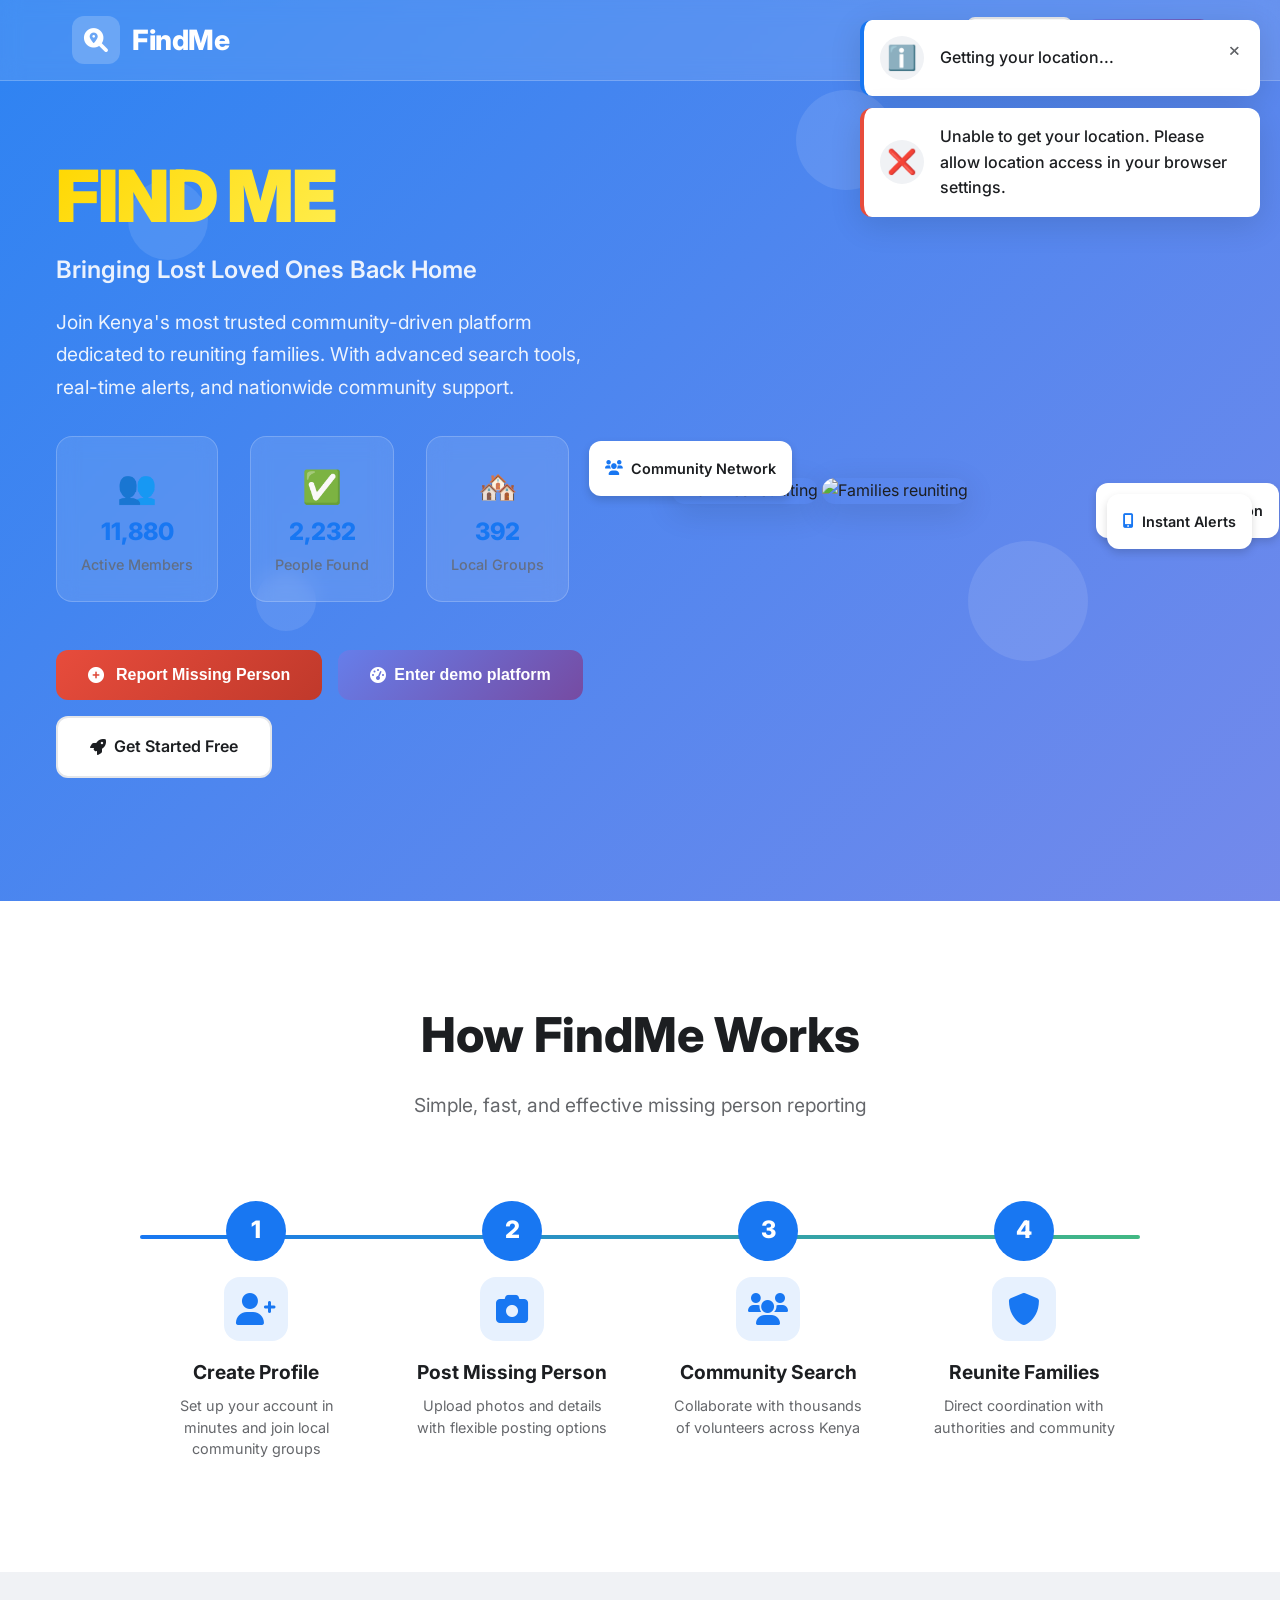
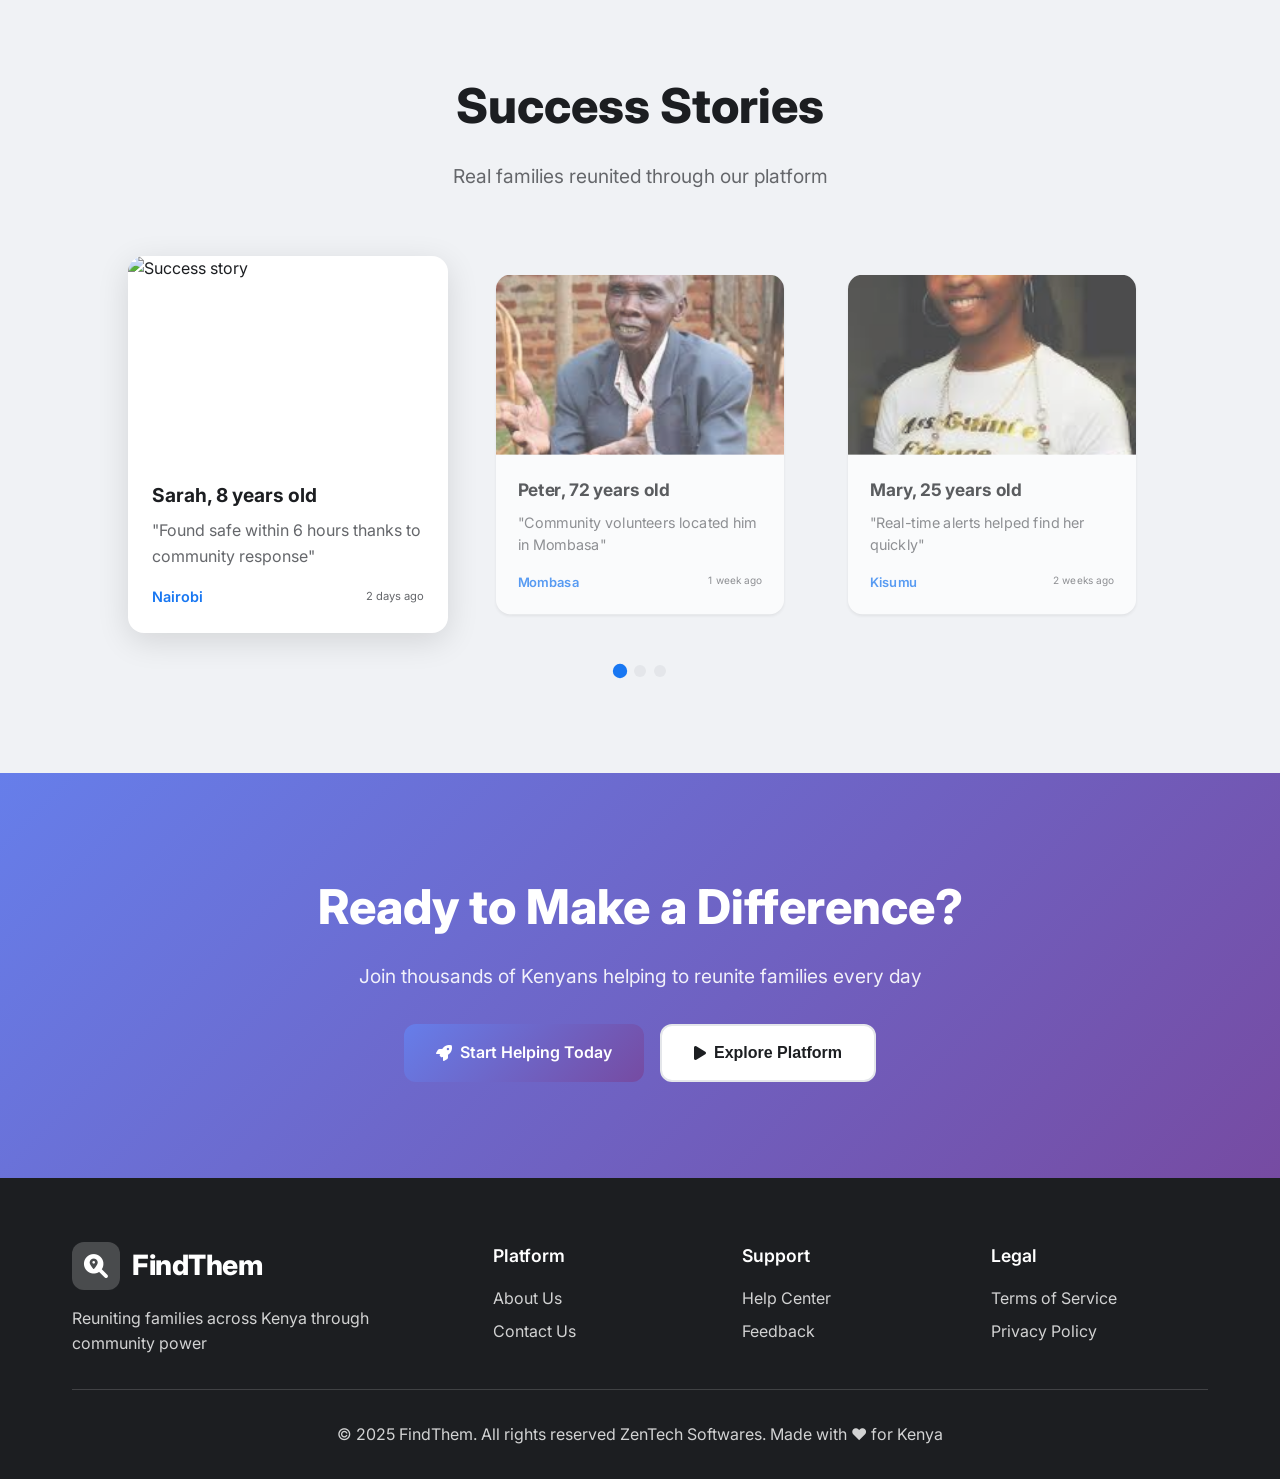
==== commit f2cd8778: "Update me" ====
--- a/index.html
+++ b/index.html
@@ -5,7 +5,7 @@
     <meta name="viewport" content="width=device-width, initial-scale=1.0">
     <link rel="icon" type="image/png" href="[data-uri]">
 
-    <title > FindThem - Reuniting Families</title>
+    <title > FindMe - Reuniting Families</title>
     <link rel="stylesheet" href="styles.css">
     <link href="https://cdnjs.cloudflare.com/ajax/libs/font-awesome/6.0.0/css/all.min.css" rel="stylesheet">
     <link href="https://fonts.googleapis.com/css2?family=Inter:wght@300;400;500;600;700;800&display=swap" rel="stylesheet">
@@ -30,7 +30,7 @@
                         <div class="brand-icon">
                             <i class="fas fa-search-location"></i>
                         </div>
-                        <span class="brand-text">FindThem</span>
+                        <span class="brand-text">FindMe</span>
                     </div>
                     <div class="nav-actions">
                         <a href="login.html" class="btn-secondary nav-btn">
@@ -52,7 +52,7 @@
                     <div class="hero-brand">
                         <h1 class="hero-title animate-slide-up">
                             
-                            <span class="title-accent">FIND THEM</span>
+                            <span class="title-accent">FIND ME</span>
                         </h1>
                         <p class="hero-tagline animate-slide-up delay-1">Bringing Lost Loved Ones Back Home</p>
                     </div>
@@ -126,7 +126,7 @@
         <section class="features-section">
             <div class="container">
                 <div class="section-header">
-                    <h2 class="section-title">How FindThem Works</h2>
+                    <h2 class="section-title">How FindMe Works</h2>
                     <p class="section-subtitle">Simple, fast, and effective missing person reporting</p>
                 </div>
                 
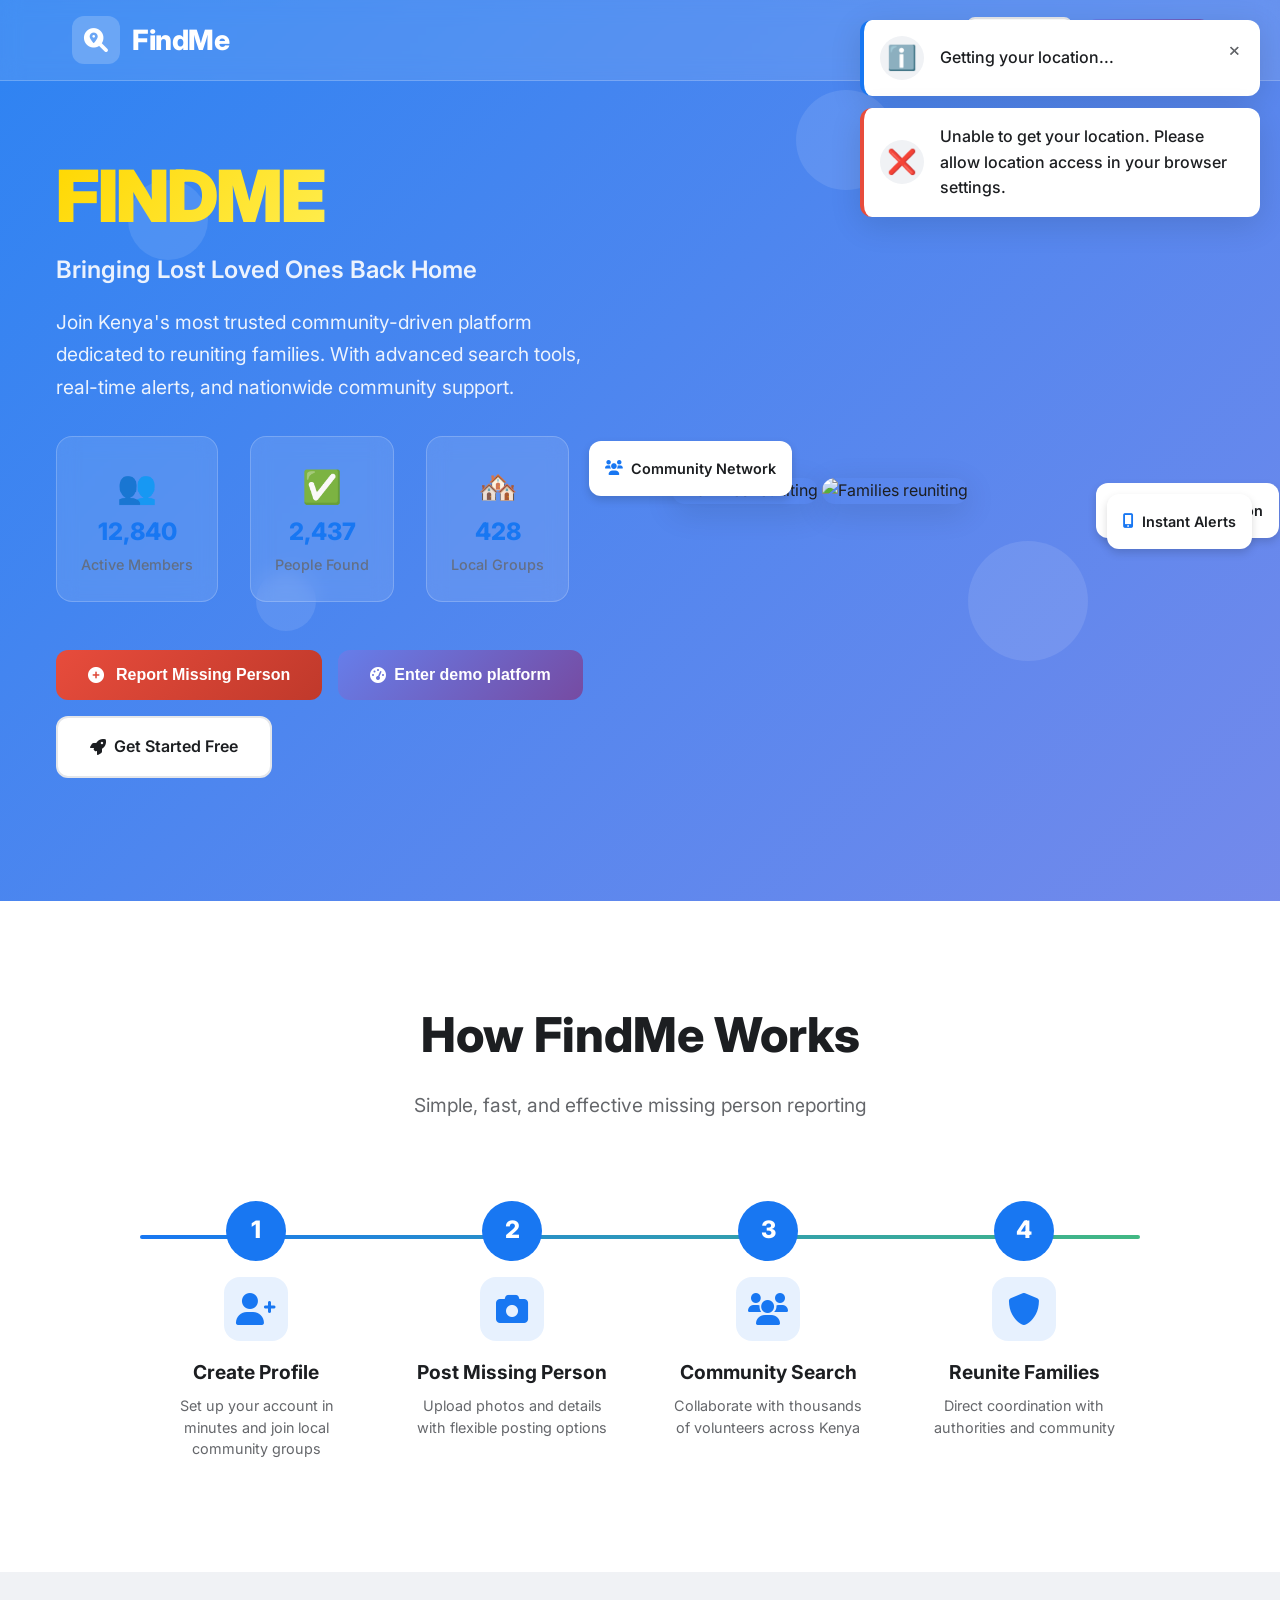
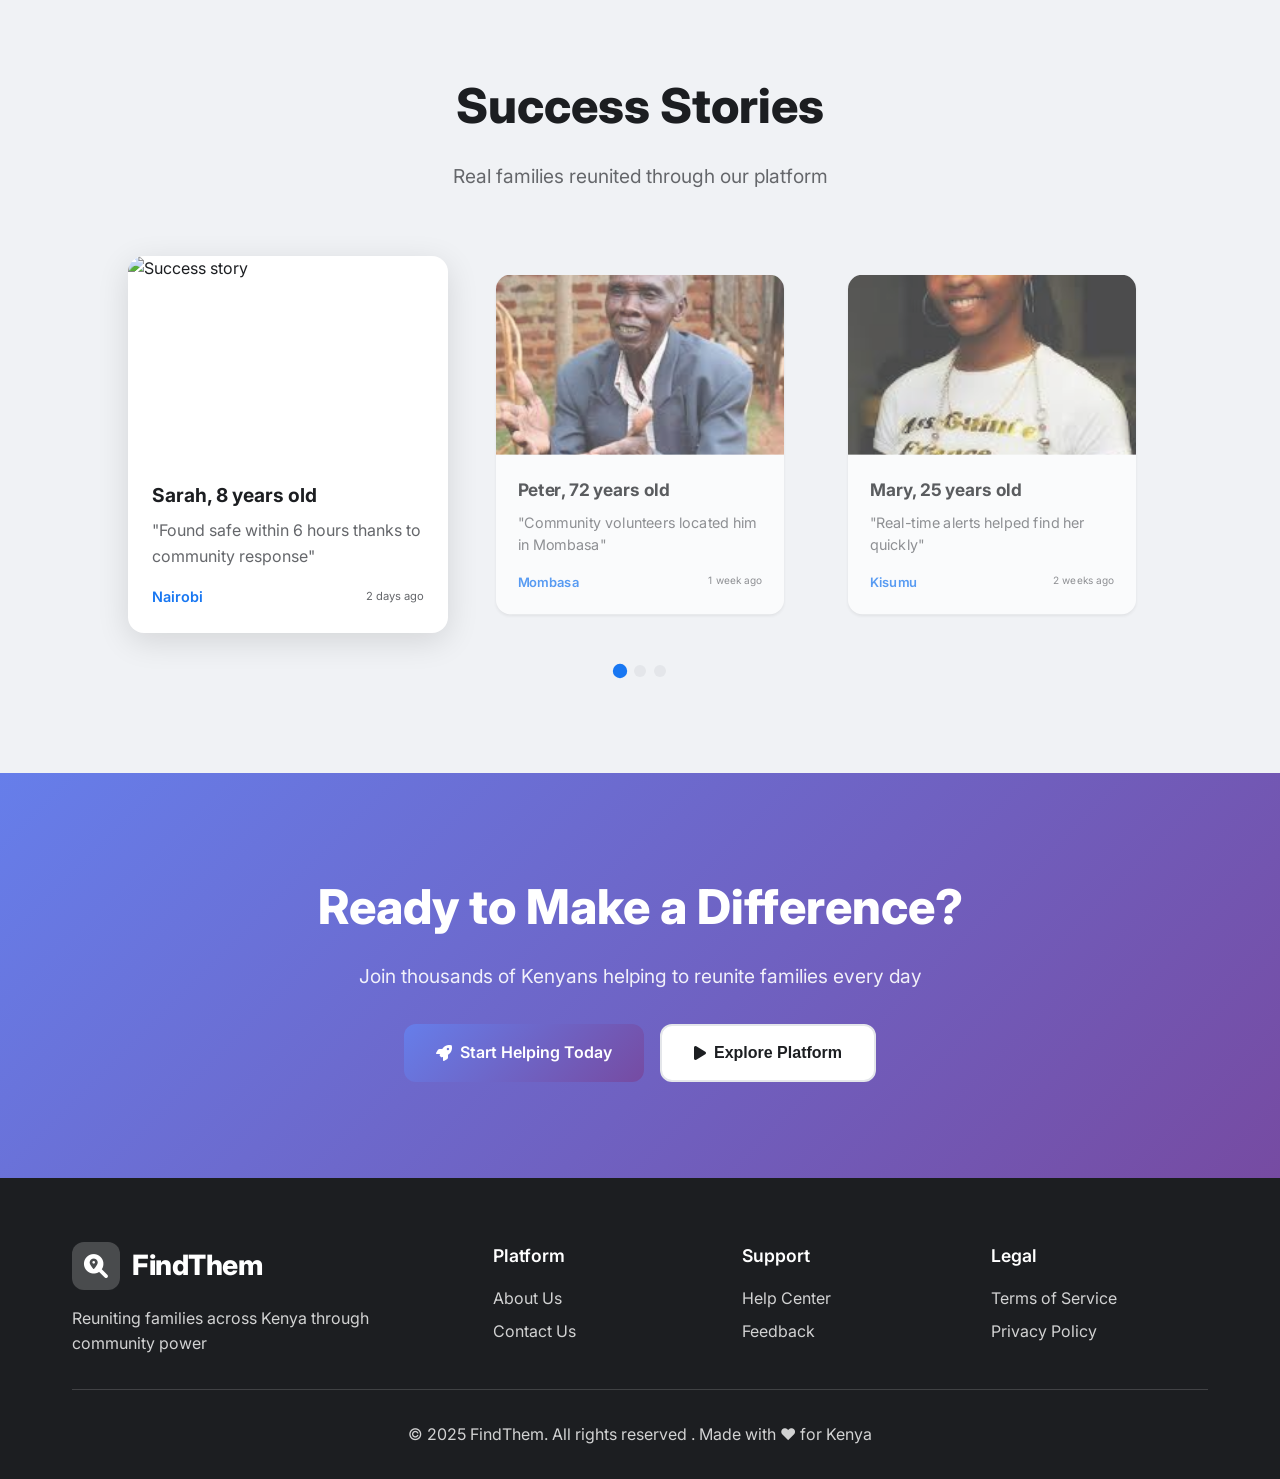
==== commit db41551a: "changes" ====
--- a/index.html
+++ b/index.html
@@ -52,7 +52,7 @@
                     <div class="hero-brand">
                         <h1 class="hero-title animate-slide-up">
                             
-                            <span class="title-accent">FIND ME</span>
+                            <span class="title-accent">FINDME</span>
                         </h1>
                         <p class="hero-tagline animate-slide-up delay-1">Bringing Lost Loved Ones Back Home</p>
                     </div>
@@ -305,7 +305,7 @@
                 </div>
                 
                 <div class="footer-bottom">
-                    <p>&copy; 2025 FindThem. All rights reserved ZenTech Softwares. Made with ❤️ for Kenya</p>
+                    <p>&copy; 2025 FindThem. All rights reserved . Made with ❤️ for Kenya</p>
                 </div>
             </div>
         </footer>
@@ -318,7 +318,7 @@
             <div class="header-left">
                 <div class="logo">
                     <i class="fas fa-search-location"></i>
-                    <span>FindThem</span>
+                    <span>FindMe</span>
                 </div>
                 <div class="search-container">
                     <input type="text" placeholder="Search missing persons, groups..." class="search-input">
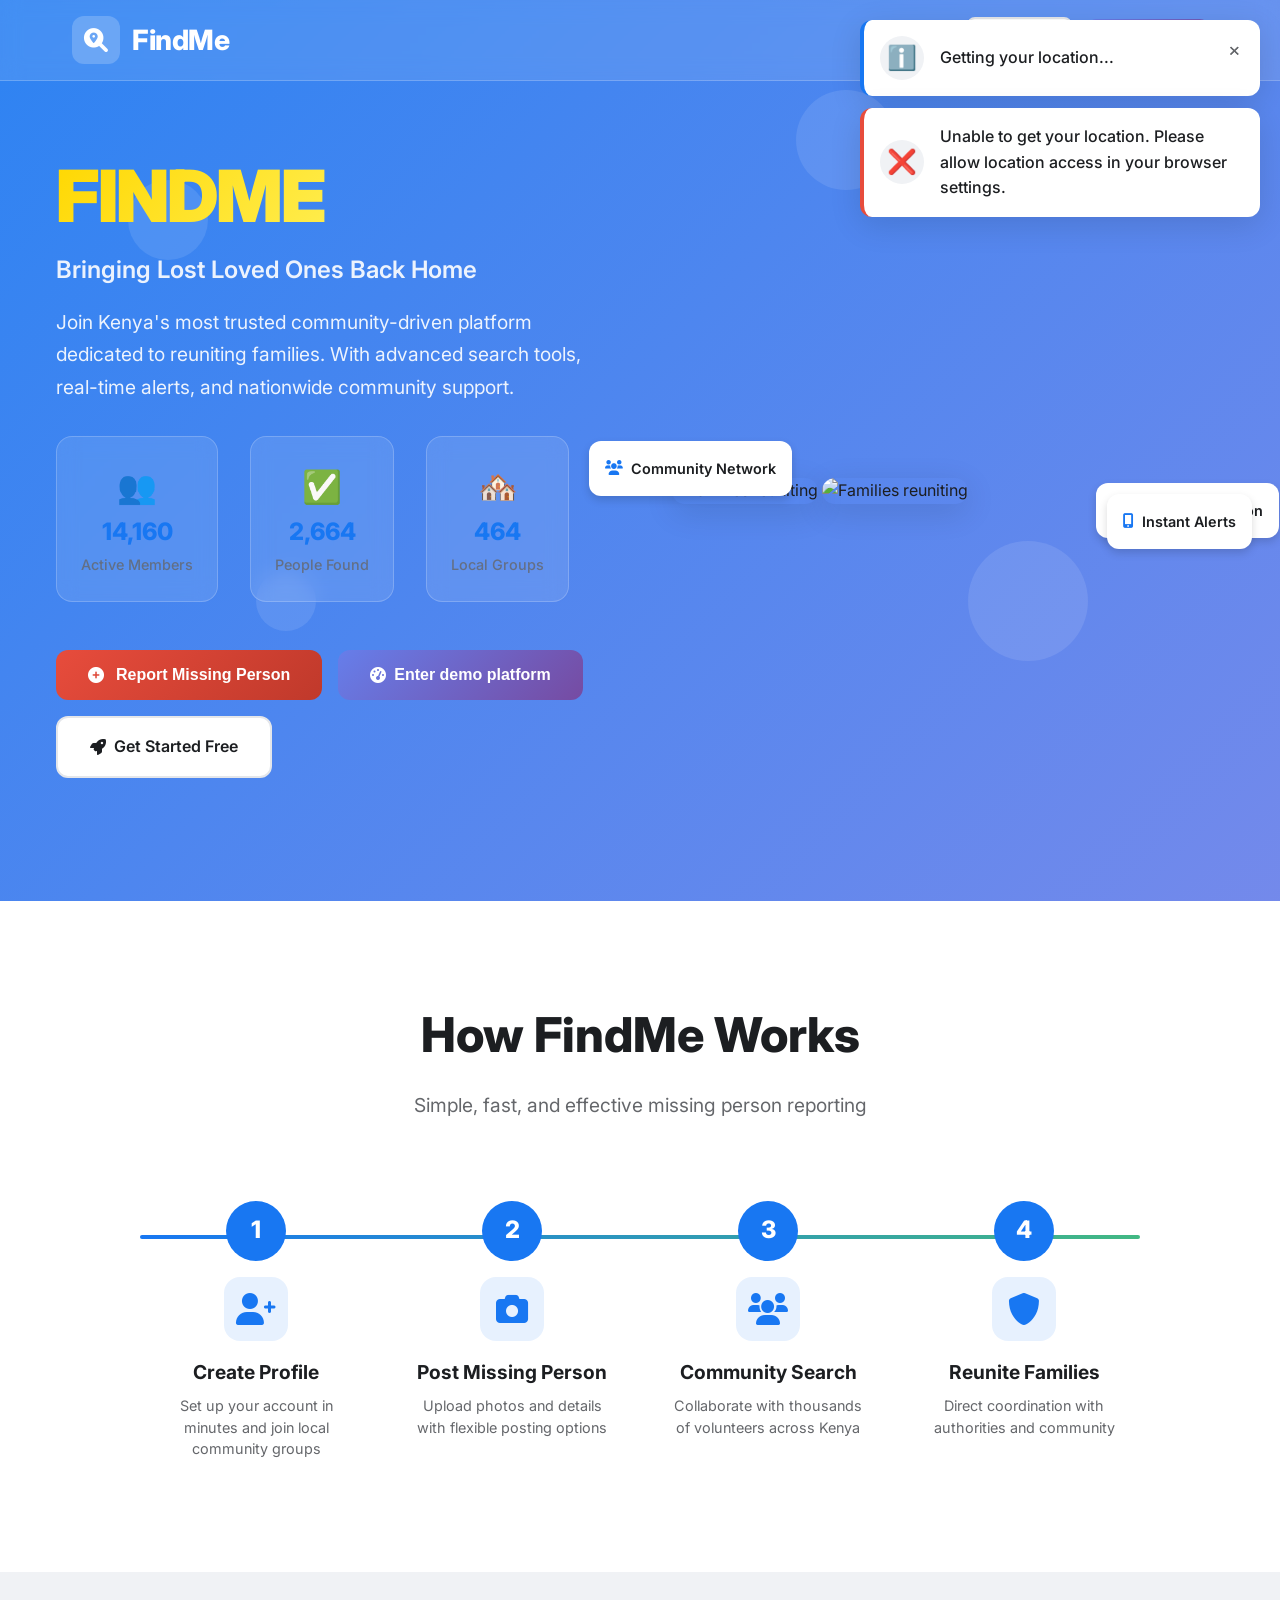
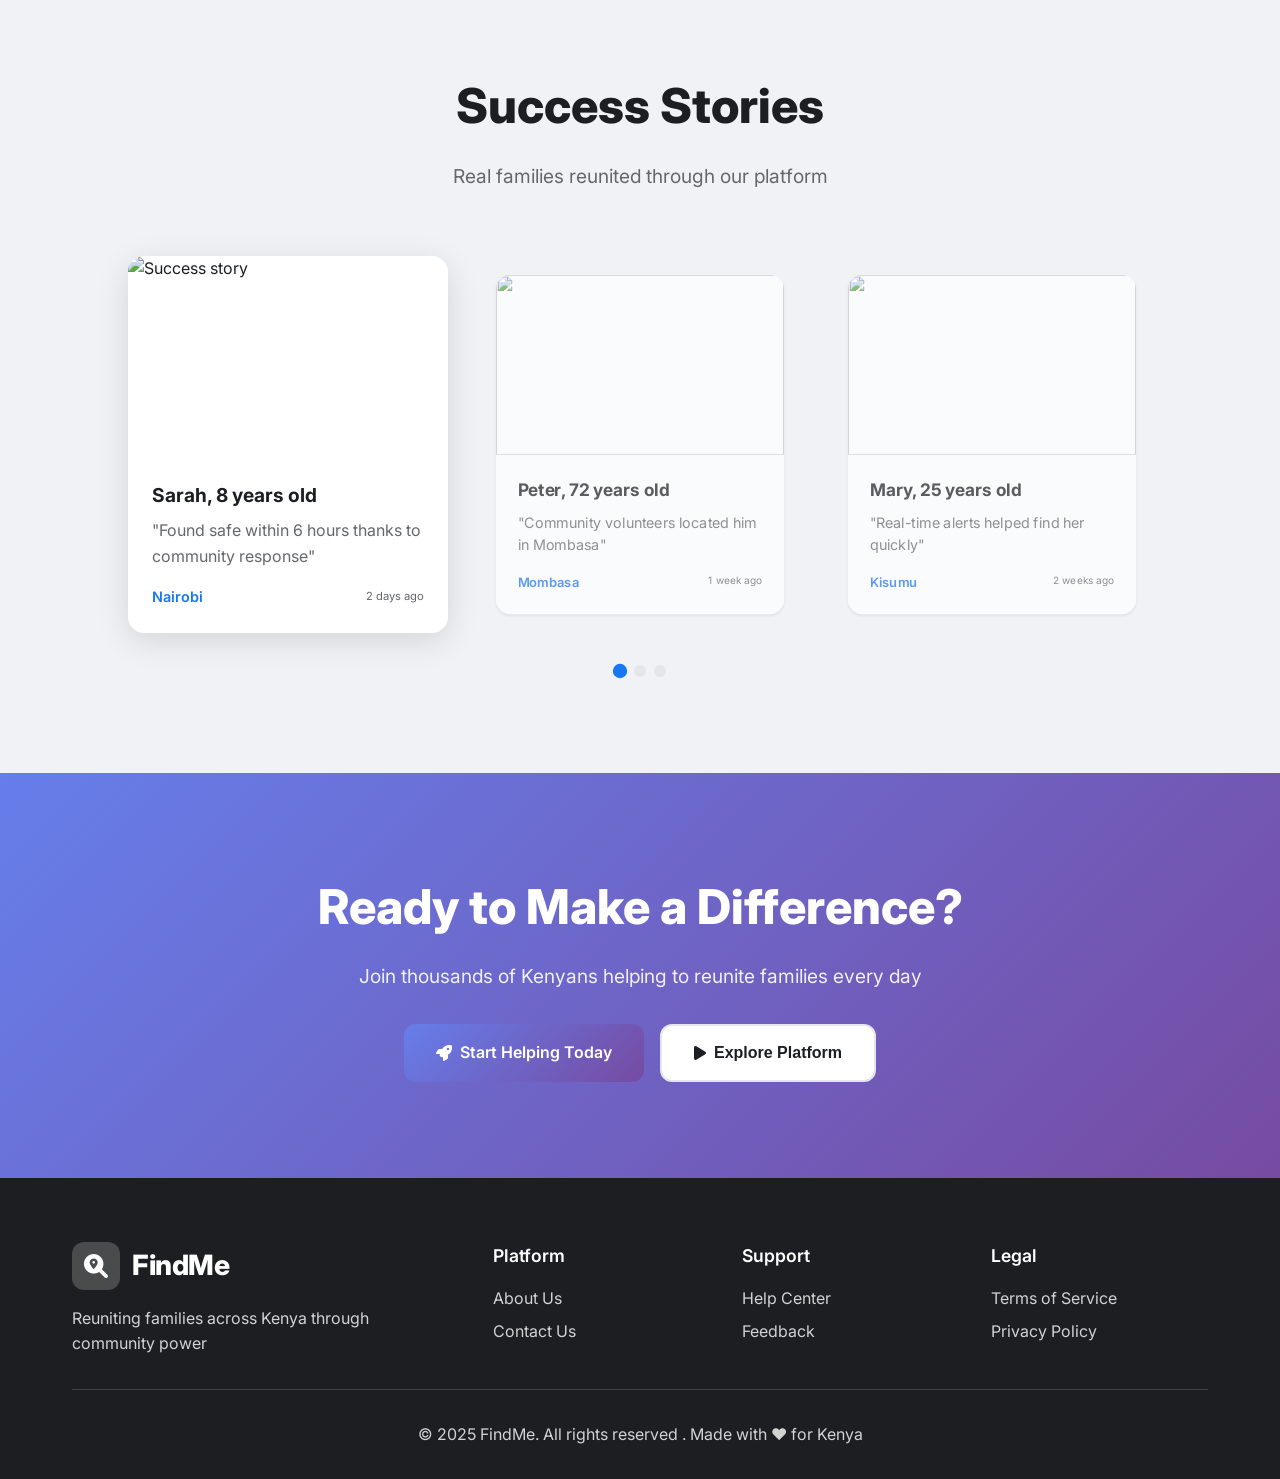
==== commit 4f250eef: "Normalize branding: replace occurrences of "findthem"/"FindThem" with "FindMe" in index.html" ====
--- a/index.html
+++ b/index.html
@@ -1,989 +1,989 @@
-<!DOCTYPE html>
-<html lang="en">
-<head>
-    <meta charset="UTF-8">
-    <meta name="viewport" content="width=device-width, initial-scale=1.0">
-    <link rel="icon" type="image/png" href="[data-uri]">
-
-    <title > FindMe - Reuniting Families</title>
-    <link rel="stylesheet" href="styles.css">
-    <link href="https://cdnjs.cloudflare.com/ajax/libs/font-awesome/6.0.0/css/all.min.css" rel="stylesheet">
-    <link href="https://fonts.googleapis.com/css2?family=Inter:wght@300;400;500;600;700;800&display=swap" rel="stylesheet">
-</head>
-<body>
-    <!-- Landing Page -->
-    <div id="landing-page" class="page active">
-        <!-- Interactive Hero Section -->
-        <div class="hero-container">
-            <div class="hero-background">
-                <div class="floating-shapes">
-                    <div class="shape shape-1"></div>
-                    <div class="shape shape-2"></div>
-                    <div class="shape shape-3"></div>
-                    <div class="shape shape-4"></div>
-                </div>
-            </div>
-            
-            <header class="landing-header">
-                <nav class="navbar">
-                    <div class="nav-brand" onclick="animateLogo()">
-                        <div class="brand-icon">
-                            <i class="fas fa-search-location"></i>
-                        </div>
-                        <span class="brand-text">FindMe</span>
-                    </div>
-                    <div class="nav-actions">
-                        <a href="login.html" class="btn-secondary nav-btn">
-                            <i class="fas fa-sign-in-alt"></i>
-                            Login
-                        </a>
-                        <a href="register.html" class="btn-primary nav-btn">
-                            <i class="fas fa-user-plus"></i>
-                            Sign Up
-                        </a>
-                    </div>
-                </nav>
-            </header>
-
-            <main class="hero-section">
-                <div class="hero-content">
-                    
-                    
-                    <div class="hero-brand">
-                        <h1 class="hero-title animate-slide-up">
-                            
-                            <span class="title-accent">FINDME</span>
-                        </h1>
-                        <p class="hero-tagline animate-slide-up delay-1">Bringing Lost Loved Ones Back Home</p>
-                    </div>
-
-                    <p class="hero-description animate-slide-up delay-2">
-                        Join Kenya's most trusted community-driven platform dedicated to reuniting families. 
-                        With advanced search tools, real-time alerts, and nationwide community support.
-                    </p>
-
-                    <div class="hero-stats animate-slide-up delay-3">
-                        <div class="stat-card" onclick="animateStatCard(this)">
-                            <div class="stat-icon">👥</div>
-                            <span class="stat-number" data-target="15000">0</span>
-                            <span class="stat-label">Active Members</span>
-                        </div>
-                        <div class="stat-card" onclick="animateStatCard(this)">
-                            <div class="stat-icon">✅</div>
-                            <span class="stat-number" data-target="2847">0</span>
-                            <span class="stat-label">People Found</span>
-                        </div>
-                        <div class="stat-card" onclick="animateStatCard(this)">
-                            <div class="stat-icon">🏘️</div>
-                            <span class="stat-number" data-target="500">0</span>
-                            <span class="stat-label">Local Groups</span>
-                        </div>
-                    </div>
-                    
-                    <div class="hero-actions">
-                            <button class="btn-urgent btn-large pulse-animation" onclick="showPostModal()">
-                                <i class="fas fa-plus-circle"></i>
-                                Report Missing Person
-                            </button>
-                            <button class="btn-primary btn-large" onclick="enterDashboard()">
-                                <i class="fas fa-tachometer-alt"></i>
-                                Enter demo platform
-                            </button>
-                            <a href="register.html" class="btn-secondary btn-large">
-                                <i class="fas fa-rocket"></i>
-                                Get Started Free
-                            </a>
-                        </div>
-
-
-                  
-                </div>
-
-                <div class="hero-visual animate-slide-left">
-                    <div class="hero-image-container">
-                        <img src="https://img77.uenicdn.com/image/upload/v1741106038/business/3d58175d-cf48-454e-ba16-9fcbc58a389a.jpg" alt="Families reuniting" class="hero-image">
-                        <img src="https://bunny-wp-pullzone-2v7xwnunut.b-cdn.net/wp-content/uploads/2024/06/family-reunion_closeup-1190x500.png" alt="Families reuniting" class="hero-image">
-                        <div class="floating-cards">
-                            <div class="floating-card card-1" onclick="animateFloatingCard(this)">
-                                <i class="fas fa-map-marker-alt"></i>
-                                <span>Real-time Location</span>
-                            </div>
-                            <div class="floating-card card-2" onclick="animateFloatingCard(this)">
-                                <i class="fas fa-users"></i>
-                                <span>Community Network</span>
-                            </div>
-                            <div class="floating-card card-3" onclick="animateFloatingCard(this)">
-                                <i class="fas fa-mobile-alt"></i>
-                                <span>Instant Alerts</span>
-                            </div>
-                        </div>
-                    </div>
-                </div>
-            </main>
-        </div>
-
-        <!-- Interactive Features Section -->
-        <section class="features-section">
-            <div class="container">
-                <div class="section-header">
-                    <h2 class="section-title">How FindMe Works</h2>
-                    <p class="section-subtitle">Simple, fast, and effective missing person reporting</p>
-                </div>
-                
-                <div class="features-timeline">
-                    <div class="timeline-line"></div>
-                    <div class="feature-step" data-step="1" onclick="highlightStep(this)">
-                        <div class="step-number">1</div>
-                        <div class="step-content">
-                            <div class="feature-icon">
-                                <i class="fas fa-user-plus"></i>
-                            </div>
-                            <h3>Create Profile</h3>
-                            <p>Set up your account in minutes and join local community groups</p>
-                        </div>
-                    </div>
-                    
-                    <div class="feature-step" data-step="2" onclick="highlightStep(this)">
-                        <div class="step-number">2</div>
-                        <div class="step-content">
-                            <div class="feature-icon">
-                                <i class="fas fa-camera"></i>
-                            </div>
-                            <h3>Post Missing Person</h3>
-                            <p>Upload photos and details with flexible posting options</p>
-                        </div>
-                    </div>
-                    
-                    <div class="feature-step" data-step="3" onclick="highlightStep(this)">
-                        <div class="step-number">3</div>
-                        <div class="step-content">
-                            <div class="feature-icon">
-                                <i class="fas fa-users"></i>
-                            </div>
-                            <h3>Community Search</h3>
-                            <p>Collaborate with thousands of volunteers across Kenya</p>
-                        </div>
-                    </div>
-                    
-                    <div class="feature-step" data-step="4" onclick="highlightStep(this)">
-                        <div class="step-number">4</div>
-                        <div class="step-content">
-                            <div class="feature-icon">
-                                <i class="fas fa-shield-alt"></i>
-                            </div>
-                            <h3>Reunite Families</h3>
-                            <p>Direct coordination with authorities and community</p>
-                        </div>
-                    </div>
-                </div>
-            </div>
-        </section>
-
-        <!-- Interactive Success Stories -->
-        <section class="success-stories">
-            <div class="container">
-                <div class="section-header">
-                    <h2 class="section-title">Success Stories</h2>
-                    <p class="section-subtitle">Real families reunited through our platform</p>
-                </div>
-                
-                <div class="stories-carousel">
-                    <div class="story-card active" onclick="selectStory(this, 0)">
-                        <div class="story-image">
-                            <img src="https://encrypted-tbn0.gstatic.com/images?q=tbn:ANd9GcS5pwEzMFuA3BLP6wTD5nmca9ZwMMWOi3AZJw&s" alt="Success story">
-                            <div class="story-overlay">
-                                <i class="fas fa-play-circle"></i>
-                            </div>
-                        </div>
-                        <div class="story-content">
-                            <h4>Sarah, 8 years old</h4>
-                            <p>"Found safe within 6 hours thanks to community response"</p>
-                            <div class="story-meta">
-                                <span class="story-location">Nairobi</span>
-                                <span class="story-time">2 days ago</span>
-                            </div>
-                        </div>
-                    </div>
-                    
-                    <div class="story-card" onclick="selectStory(this, 1)">
-                        <div class="story-image">
-                            <img src="[data-uri]" alt="Success story">
-                            <div class="story-overlay">
-                                <i class="fas fa-play-circle"></i>
-                            </div>
-                        </div>
-                        <div class="story-content">
-                            <h4>Peter, 72 years old</h4>
-                            <p>"Community volunteers located him in Mombasa"</p>
-                            <div class="story-meta">
-                                <span class="story-location">Mombasa</span>
-                                <span class="story-time">1 week ago</span>
-                            </div>
-                        </div>
-                    </div>
-                    
-                    <div class="story-card" onclick="selectStory(this, 2)">
-                        <div class="story-image">
-                            <img src="[data-uri]" alt="Success story">
-                            <div class="story-overlay">
-                                <i class="fas fa-play-circle"></i>
-                            </div>
-                        </div>
-                        <div class="story-content">
-                            <h4>Mary, 25 years old</h4>
-                            <p>"Real-time alerts helped find her quickly"</p>
-                            <div class="story-meta">
-                                <span class="story-location">Kisumu</span>
-                                <span class="story-time">2 weeks ago</span>
-                            </div>
-                        </div>
-                    </div>
-                </div>
-                
-                <div class="story-indicators">
-                    <span class="indicator active" onclick="goToStory(0)"></span>
-                    <span class="indicator" onclick="goToStory(1)"></span>
-                    <span class="indicator" onclick="goToStory(2)"></span>
-                </div>
-            </div>
-        </section>
-
-        <!-- Interactive CTA Section -->
-        <section class="cta-section">
-            <div class="container">
-                <div class="cta-content">
-                    <h2>Ready to Make a Difference?</h2>
-                    <p>Join thousands of Kenyans helping to reunite families every day</p>
-                    <div class="cta-actions">
-                         <a href="#" onclick="showTipsModal('tip-us')" class="btn-primary btn-large">
-                            <i class="fas fa-rocket"></i>
-                            Start Helping Today
-                        </a>
-                        <button class="btn-secondary btn-large" onclick="window.location.href='register.html'">
-                            <i class="fas fa-play"></i>
-                            Explore Platform
-                        </button>
-                    </div>
-                </div>
-            </div>
-        </section>
-
-        <!-- Footer -->
-        <footer class="landing-footer">
-            <div class="container">
-                <div class="footer-content">
-                    <div class="footer-brand">
-                        <div class="nav-brand">
-                            <div class="brand-icon">
-                                <i class="fas fa-search-location"></i>
-                            </div>
-                            <span class="brand-text">FindThem</span>
-                        </div>
-                        <p>Reuniting families across Kenya through community power</p>
-                    </div>
-                    
-                    <div class="footer-links">
-                        <div class="footer-column">
-                            <h4>Platform</h4>
-                            <a href="#" onclick="showAbout('about-us')">About Us</a>
-                            <a href="#" onclick="showContactForm()">Contact Us</a>
-                           
-                        </div>
-                        
-                        <div class="footer-column">
-                            <h4>Support</h4>
-                            <a href="#" onclick="showHelpSupport('help-center')">Help Center</a>
-                            <a href="#" onclick="showFeedbackForm()">Feedback</a>
-                        </div>
-                        
-                        <div class="footer-column">
-                            <h4>Legal</h4>
-                            <a href="#" onclick="showTerms('terms')">Terms of Service</a>
-                            <a href="#" onclick="showPrivacy('privacy')">Privacy Policy</a>
-                        </div>
-                    </div>
-                </div>
-                
-                <div class="footer-bottom">
-                    <p>&copy; 2025 FindThem. All rights reserved . Made with ❤️ for Kenya</p>
-                </div>
-            </div>
-        </footer>
-    </div>
-
-    <!-- Main Dashboard -->
-    <div id="dashboard" class="page">
-        <!-- Header -->
-        <header class="main-header">
-            <div class="header-left">
-                <div class="logo">
-                    <i class="fas fa-search-location"></i>
-                    <span>FindMe</span>
-                </div>
-                <div class="search-container">
-                    <input type="text" placeholder="Search missing persons, groups..." class="search-input">
-                    <button class="search-filters-btn" onclick="toggleSearchFilters()">
-                        <i class="fas fa-filter"></i>
-                    </button>
-                    <button class="search-advanced-btn" onclick="showAdvancedSearch()">
-                        <i class="fas fa-search-plus"></i>
-                    </button>
-                </div>
-            </div>
-            <div class="header-right">
-                <button class="header-btn" onclick="toggleChat()">
-                    <i class="fas fa-comments"></i>
-                </button>
-                <button class="header-btn notification-btn" onclick="showNotifications()">
-                    <i class="fas fa-bell"></i>
-                    <span class="notification-badge">3</span>
-                </button>
-                <div class="profile-dropdown" onclick="toggleHamburgerMenu()">
-                    <img src="/placeholder.svg?height=40&width=40" alt="Profile" class="profile-avatar">
-                    <i class="fas fa-chevron-down profile-arrow"></i>
-                </div>
-            </div>
-        </header>
-
-        <!-- Search Filters -->
-        <div id="search-filters" class="search-filters hidden">
-            <div class="filters-content">
-                <div class="filter-group">
-                    <label>Age Range</label>
-                    <select>
-                        <option>All Ages</option>
-                        <option>0-12 (Child)</option>
-                        <option>13-17 (Teen)</option>
-                        <option>18-65 (Adult)</option>
-                        <option>65+ (Senior)</option>
-                    </select>
-                </div>
-                <div class="filter-group">
-                    <label>Location</label>
-                    <select>
-                        <option>All Locations</option>
-                        <option>Nairobi</option>
-                        <option>Mombasa</option>
-                        <option>Kisumu</option>
-                    </select>
-                </div>
-                <div class="filter-group">
-                    <label>Date Missing</label>
-                    <select>
-                        <option>Any Time</option>
-                        <option>Last 24 hours</option>
-                        <option>Last Week</option>
-                        <option>Last Month</option>
-                    </select>
-                </div>
-                <button class="btn-primary">Apply Filters</button>
-            </div>
-        </div>
-
-        <!-- Navigation -->
-        <nav class="main-nav">
-            <button class="nav-item active" onclick="showTab('home')">
-                <i class="fas fa-home"></i>
-                <span>Home</span>
-            </button>
-            <button class="nav-item" onclick="showTab('groups')">
-                <i class="fas fa-users"></i>
-                <span>Groups</span>
-            </button>
-            <button class="nav-item" onclick="showTab('notifications')">
-                <i class="fas fa-bell"></i>
-                <span>Notifications</span>
-            </button>
-        </nav>
-
-        <!-- Main Content -->
-        <main class="main-content">
-            <!-- Home Tab -->
-            <div id="home-tab" class="tab-content active">
-                <div class="content-layout">
-                    <aside class="sidebar-left">
-                        <div class="sidebar-section user-info">
-                            <h3>Your Impact</h3>
-                            <div class="user-stats">
-                                <div class="user-stat">
-                                    <span class="user-stat-label">Cases Shared</span>
-                                    <span class="user-stat-value">23</span>
-                                </div>
-                                <div class="user-stat">
-                                    <span class="user-stat-label">Tips Provided</span>
-                                    <span class="user-stat-value">7</span>
-                                </div>
-                                <div class="user-stat">
-                                    <span class="user-stat-label">Success Stories</span>
-                                    <span class="user-stat-value">3</span>
-                                </div>
-                            </div>
-                        </div>
-                        
-                        <div class="sidebar-section">
-                            <h3>Quick Actions</h3>
-                            <button class="sidebar-btn" onclick="showPostModal()">
-                                <i class="fas fa-plus"></i>
-                                Post Missing Person
-                            </button>
-                            <button class="sidebar-btn" onclick="showAdvancedSearch()">
-                                <i class="fas fa-search"></i>
-                                Advanced Search
-                            </button>
-                            <button class="sidebar-btn location-btn" onclick="getCurrentLocation()">
-                                <i class="fas fa-map-marker-alt"></i>
-                                Use My Location
-                            </button>
-                        </div>
-                        
-                        <div class="sidebar-section">
-                            <h3>My Groups</h3>
-                            <div class="group-list">
-                                <div class="group-item">
-                                    <img src="/placeholder.svg?height=30&width=30" alt="Group">
-                                    <span>Nairobi Central</span>
-                                </div>
-                                <div class="group-item">
-                                    <img src="/placeholder.svg?height=30&width=30" alt="Group">
-                                    <span>Westlands Area</span>
-                                </div>
-                            </div>
-                        </div>
-                    </aside>
-
-                    <div class="main-feed">
-                        <!-- Dashboard Welcome -->
-                        <div class="dashboard-welcome">
-                            <h2>Welcome to FindThem! <span class="user-role-badge role-user">USER</span></h2>
-                            <p>Ready to help reunite families? Every action you take makes a difference in our community.</p>
-                            <div class="quick-stats">
-                                <div class="quick-stat">
-                                    <span class="quick-stat-number">12</span>
-                                    <span class="quick-stat-label">Your Posts</span>
-                                </div>
-                                <div class="quick-stat">
-                                    <span class="quick-stat-number">156</span>
-                                    <span class="quick-stat-label">People Helped</span>
-                                </div>
-                                <div class="quick-stat">
-                                    <span class="quick-stat-number">8</span>
-                                    <span class="quick-stat-label">Groups Joined</span>
-                                </div>
-                            </div>
-                        </div>
-
-                        <!-- Post Creation -->
-                        <div class="post-creator">
-                            <div class="post-creator-header">
-                                <img src="/placeholder.svg?height=40&width=40" alt="Your avatar" class="avatar">
-                                <button class="post-input" onclick="showPostModal()">
-                                    Report a missing person...
-                                </button>
-                            </div>
-                            <div class="post-creator-actions">
-                                <button class="post-action-btn" onclick="showPostModal()">
-                                    <i class="fas fa-camera"></i>
-                                    Photo
-                                </button>
-                                <button class="post-action-btn" onclick="getCurrentLocation()">
-                                    <i class="fas fa-map-marker-alt"></i>
-                                    Location
-                                </button>
-                                <button class="post-action-btn" onclick="showPostModal()">
-                                    <i class="fas fa-clock"></i>
-                                    Urgent
-                                </button>
-                            </div>
-                        </div>
-
-                        <!-- Status Section -->
-                        <div class="status-section">
-                            <h3>🔄 Recent Status Updates</h3>
-                            <div class="status-tabs">
-                                <div class="status-tab urgent" onclick="filterByStatus('urgent')">
-                                    <div class="status-indicator urgent-indicator"></div>
-                                    <span>🚨 Urgent (12)</span>
-                                </div>
-                                <div class="status-tab missing" onclick="filterByStatus('missing')">
-                                    <div class="status-indicator missing-indicator"></div>
-                                    <span>🔍 Missing (45)</span>
-                                </div>
-                                <div class="status-tab found" onclick="filterByStatus('found')">
-                                    <div class="status-indicator found-indicator"></div>
-                                    <span>✅ Found (8)</span>
-                                </div>
-                                <div class="status-tab all active" onclick="filterByStatus('all')">
-                                    <div class="status-indicator all-indicator"></div>
-                                    <span>📋 All Posts</span>
-                                </div>
-                            </div>
-                            
-                            <div class="status-stories">
-                                <div class="status-story urgent-story" onclick="viewStatusStory('urgent1')">
-                                    <div class="story-ring urgent-ring">
-                                        <img src="/placeholder.svg?height=60&width=60" alt="User" class="story-avatar">
-                                    </div>
-                                    <span class="story-label">Mary K.</span>
-                                    <span class="story-time">2h</span>
-                                </div>
-                                <div class="status-story missing-story" onclick="viewStatusStory('missing1')">
-                                    <div class="story-ring missing-ring">
-                                        <img src="/placeholder.svg?height=60&width=60" alt="User" class="story-avatar">
-                                    </div>
-                                    <span class="story-label">John M.</span>
-                                    <span class="story-time">5h</span>
-                                </div>
-                                <div class="status-story found-story" onclick="viewStatusStory('found1')">
-                                    <div class="story-ring found-ring">
-                                        <img src="/placeholder.svg?height=60&width=60" alt="User" class="story-avatar">
-                                    </div>
-                                    <span class="story-label">Grace W.</span>
-                                    <span class="story-time">1d</span>
-                                </div>
-                                <div class="add-status-story" onclick="showPostModal()">
-                                    <div class="story-ring add-ring">
-                                        <i class="fas fa-plus"></i>
-                                    </div>
-                                    <span class="story-label">Add Status</span>
-                                </div>
-                            </div>
-                        </div>
-
-                        <!-- Feed Posts -->
-                        <div class="feed-posts" id="feed-posts">
-                            <article class="post-card">
-                                <div class="post-header">
-                                    <img src="/placeholder.svg?height=40&width=40" alt="User" class="avatar">
-                                    <div class="post-info">
-                                        <h4>Mary Wanjiku</h4>
-                                        <span class="post-time">2 hours ago • Nairobi Central</span>
-                                    </div>
-                                    <div class="post-status urgent">URGENT</div>
-                                </div>
-                                <div class="post-content">
-                                    <p>My 8-year-old daughter Sarah went missing from Uhuru Park this afternoon. She was wearing a red dress and white shoes. Please share and help us find her.</p>
-                                    <div class="missing-person-details">
-                                        <img src="/placeholder.svg?height=200&width=150" alt="Missing person" class="missing-photo">
-                                        <div class="details">
-                                            <div class="detail-item">
-                                                <strong>Name:</strong> Sarah Wanjiku
-                                            </div>
-                                            <div class="detail-item">
-                                                <strong>Age:</strong> 8 years old
-                                            </div>
-                                            <div class="detail-item">
-                                                <strong>Last Seen:</strong> Uhuru Park, 3:00 PM
-                                            </div>
-                                            <div class="detail-item">
-                                                <strong>Contact:</strong> 0712345678
-                                            </div>
-                                        </div>
-                                    </div>
-                                </div>
-                                <div class="post-actions">
-                                    <button class="action-btn" onclick="sharePost(this)">
-                                        <i class="fas fa-share"></i>
-                                        Share (<span class="share-count">234</span>)
-                                    </button>
-                                    <button class="action-btn" onclick="showTipsModal(this)">
-                                        <i class="fas fa-comment"></i>
-                                        Tips (<span class="tips-count">12</span>)
-                                    </button>
-                                    <button class="action-btn" onclick="contactFamily(this)">
-                                        <i class="fas fa-phone"></i>
-                                        Contact
-                                    </button>
-                                </div>
-                            </article>
-
-                            <article class="post-card">
-                                <div class="post-header">
-                                    <img src="/placeholder.svg?height=40&width=40" alt="User" class="avatar">
-                                    <div class="post-info">
-                                        <h4>John Kamau</h4>
-                                        <span class="post-time">5 hours ago • Mombasa</span>
-                                    </div>
-                                    <div class="post-status found">FOUND</div>
-                                </div>
-                                <div class="post-content">
-                                    <p><strong>UPDATE: FOUND SAFE!</strong> Thank you everyone for sharing. My father has been found and is safe. Special thanks to the Mombasa community group.</p>
-                                    <div class="missing-person-details">
-                                        <img src="/placeholder.svg?height=200&width=150" alt="Found person" class="missing-photo">
-                                        <div class="details">
-                                            <div class="detail-item">
-                                                <strong>Name:</strong> Peter Kamau
-                                            </div>
-                                            <div class="detail-item">
-                                                <strong>Age:</strong> 72 years old
-                                            </div>
-                                            <div class="detail-item">
-                                                <strong>Status:</strong> Found Safe
-                                            </div>
-                                        </div>
-                                    </div>
-                                </div>
-                                <div class="post-actions">
-                                    <button class="action-btn" onclick="celebratePost(this)">
-                                        <i class="fas fa-heart"></i>
-                                        Celebrate (<span class="celebrate-count">89</span>)
-                                    </button>
-                                    <button class="action-btn" onclick="showCommentsModal(this)">
-                                        <i class="fas fa-comment"></i>
-                                        Comments (<span class="comments-count">23</span>)
-                                    </button>
-                                </div>
-                            </article>
-                        </div>
-                    </div>
-
-                    <aside class="sidebar-right">
-                        <div class="sidebar-section">
-                            <h3>Recent Activity</h3>
-                            <div class="activity-list" id="activity-list">
-                                <div class="activity-item">
-                                    <i class="fas fa-user-plus"></i>
-                                    <span>3 new members joined Nairobi Central</span>
-                                </div>
-                                <div class="activity-item">
-                                    <i class="fas fa-heart"></i>
-                                    <span>Sarah found safe in Westlands</span>
-                                </div>
-                            </div>
-                        </div>
-                        <div class="sidebar-section">
-                            <h3>Emergency Contacts</h3>
-                            <div class="emergency-contacts">
-                                <div class="contact-item" onclick="callEmergency('999')">
-                                    <strong>Police Emergency</strong>
-                                    <span>999 / 911</span>
-                                </div>
-                                <div class="contact-item" onclick="callEmergency('0800-MISSING')">
-                                    <strong>Missing Persons Unit</strong>
-                                    <span>0800-MISSING</span>
-                                </div>
-                            </div>
-                        </div>
-                    </aside>
-                </div>
-            </div>
-
-            <!-- Groups Tab -->
-            <div id="groups-tab" class="tab-content">
-                <div class="groups-header">
-                    <h2>Your Groups</h2>
-                    <button class="btn-primary" onclick="showCreateGroupModal()">
-                        <i class="fas fa-plus"></i>
-                        Create Group
-                    </button>
-                </div>
-                <div class="groups-grid" id="groups-grid">
-                    <div class="group-card">
-                        <div class="group-cover">
-                            <img src="/placeholder.svg?height=120&width=300" alt="Group cover">
-                        </div>
-                        <div class="group-info">
-                            <h3>Nairobi Central</h3>
-                            <p>1,234 members • 15 active cases</p>
-                            <button class="btn-secondary">View Group</button>
-                        </div>
-                    </div>
-                    <div class="group-card">
-                        <div class="group-cover">
-                            <img src="/placeholder.svg?height=120&width=300" alt="Group cover">
-                        </div>
-                        <div class="group-info">
-                            <h3>Westlands Area</h3>
-                            <p>567 members • 8 active cases</p>
-                            <button class="btn-secondary">View Group</button>
-                        </div>
-                    </div>
-                </div>
-            </div>
-
-            <!-- Notifications Tab -->
-            <div id="notifications-tab" class="tab-content">
-                <div class="notifications-header">
-                    <h2>Notifications</h2>
-                    <button class="btn-secondary" onclick="markAllNotificationsRead()">Mark All Read</button>
-                </div>
-                <div class="notifications-list" id="notifications-list">
-                    <div class="notification-item unread" data-id="1">
-                        <div class="notification-icon">
-                            <i class="fas fa-heart"></i>
-                        </div>
-                        <div class="notification-content">
-                            <p><strong>Great news!</strong> Sarah from your post has been found safe.</p>
-                            <span class="notification-time">2 minutes ago</span>
-                        </div>
-                        <button class="notification-close" onclick="removeNotification(1)">×</button>
-                    </div>
-                    <div class="notification-item" data-id="2">
-                        <div class="notification-icon">
-                            <i class="fas fa-comment"></i>
-                        </div>
-                        <div class="notification-content">
-                            <p>Someone commented on your missing person post</p>
-                            <span class="notification-time">1 hour ago</span>
-                        </div>
-                        <button class="notification-close" onclick="removeNotification(2)">×</button>
-                    </div>
-                </div>
-            </div>
-        </main>
-
-        <!-- Hamburger Menu -->
-        <div id="hamburger-menu" class="hamburger-menu hidden">
-            <div class="menu-header">
-                <img src="/placeholder.svg?height=60&width=60" alt="Profile" class="menu-avatar">
-                <div class="menu-user-info">
-                    <h3 id="menu-user-name">Demo User</h3>
-                    <p id="menu-user-email">demo@findthem.com</p>
-                </div>
-            </div>
-            <div class="menu-items">
-                <a href="#" class="menu-item" onclick="showProfileSettings()">
-                    <i class="fas fa-user"></i>
-                    <span>Profile Settings</span>
-                </a>
-                <a href="#" class="menu-item" onclick="showAccountSettings()">
-                    <i class="fas fa-cog"></i>
-                    <span>Account Settings</span>
-                </a>
-                <a href="#" class="menu-item" onclick="showNotificationSettings()">
-                    <i class="fas fa-bell"></i>
-                    <span>Notification Settings</span>
-                </a>
-                <a href="#" class="menu-item" onclick="showPrivacySettings()">
-                    <i class="fas fa-shield-alt"></i>
-                    <span>Privacy & Security</span>
-                </a>
-                <a href="#" class="menu-item" onclick="showHelpSupport()">
-                    <i class="fas fa-question-circle"></i>
-                    <span>Help & Support</span>
-                </a>
-                <a href="#" class="menu-item" onclick="showAbout()">
-                    <i class="fas fa-info-circle"></i>
-                    <span>About FindThem</span>
-                </a>
-                <hr>
-                <a href="#" class="menu-item logout-item" onclick="logout()">
-                    <i class="fas fa-sign-out-alt"></i>
-                    <span>Logout</span>
-                </a>
-            </div>
-        </div>
-    </div>
-
-    <!-- Post Modal -->
-     <!-- Post Modal -->
-    <div id="post-modal" class="modal hidden">
-        <div class="modal-content">
-            <div class="modal-header">
-                <h3>Report Missing Person</h3>
-                <button class="modal-close" onclick="hidePostModal()">
-                    <i class="fas fa-times"></i>
-                </button>
-            </div>
-            <form class="post-form" onsubmit="handlePostSubmit(event)">
-                <div class="form-section">
-                    <h4>Personal Information</h4>
-                    <div class="form-row">
-                        <div class="form-group">
-                            <label>First Name</label>
-                            <input type="text" name="firstName" required>
-                        </div>
-                        <div class="form-group">
-                            <label>Last Name</label>
-                            <input type="text" name="lastName" required>
-                        </div>
-                    </div>
-                    <div class="form-row">
-                        <div class="form-group">
-                            <label>Age</label>
-                            <input type="number" name="age" required>
-                        </div>
-                        <div class="form-group">
-                            <label>Gender</label>
-                            <select name="gender" required>
-                                <option value="">Select</option>
-                                <option value="male">Male</option>
-                                <option value="female">Female</option>
-                            </select>
-                        </div>
-                    </div>
-                </div>
-
-                 <div class="form-section">
-                    <h4>Photo</h4>
-                    <div class="photo-upload" id="photo-upload-area">
-                        <input type="file" id="photo-upload" name="photo" accept="image/*" required>
-                        <label for="photo-upload" class="upload-label">
-                            <i class="fas fa-camera"></i>
-                            <span>Upload Photo</span>
-                        </label>
-                        <div class="photo-preview hidden" id="photo-preview">
-                            <img id="preview-image" src="/placeholder.svg" alt="Preview">
-                            <button type="button" class="remove-photo" onclick="removePhoto()">
-                                <i class="fas fa-times"></i>
-                            </button>
-                        </div>
-                    </div>
-                </div>
-
-                <div class="form-section">
-                    <h4>Last Known Details</h4>
-                    <div class="form-group">
-                        <label>Last Seen Location</label>
-                        <input type="text" name="lastLocation" placeholder="e.g., Uhuru Park, Nairobi" required>
-                    </div>
-                    <div class="form-group">
-                        <label>Date & Time Last Seen</label>
-                        <input type="datetime-local" name="lastSeen" required>
-                    </div>
-                    <div class="form-group">
-                        <label>Description</label>
-                        <textarea name="description" placeholder="Describe what they were wearing, any distinguishing features, circumstances of disappearance..." required></textarea>
-                    </div>
-                </div>
-
-                <div class="form-section">
-                    <h4>Contact Information</h4>
-                    <div class="form-group">
-                        <label>Your Phone Number</label>
-                        <input type="tel" name="contactPhone" required>
-                    </div>
-                    <div class="form-group">
-                        <label>Alternative Contact (Optional)</label>
-                        <input type="tel" name="altContact">
-                    </div>
-                </div>
-
-                <div class="form-section">
-                    <h4>Post Duration & Payment</h4>
-                    <div class="duration-options">
-                        <label class="duration-option">
-                            <input type="radio" name="duration" value="7" data-price="500">
-                            <span class="option-content">
-                                <strong>7 Days</strong>
-                                <span class="price">KSh 500</span>
-                            </span>
-                        </label>
-                        <label class="duration-option">
-                            <input type="radio" name="duration" value="14" data-price="800">
-                            <span class="option-content">
-                                <strong>14 Days</strong>
-                                <span class="price">KSh 800</span>
-                            </span>
-                        </label>
-                        <label class="duration-option">
-                            <input type="radio" name="duration" value="30" data-price="1200">
-                            <span class="option-content">
-                                <strong>30 Days</strong>
-                                <span class="price">KSh 1,200</span>
-                            </span>
-                        </label>
-                    </div>
-                </div>
-
-                <div class="form-actions">
-                    <button type="button" class="btn-secondary" onclick="hidePostModal()">Cancel</button>
-                    <button type="submit" class="btn-primary">Proceed to Payment</button>
-                </div>
-            </form>
-        </div>
-    </div>
-
-
-    <!-- Settings Modals -->
-    <div id="settings-modal" class="modal hidden">
-        <div class="modal-content">
-            <div class="modal-header">
-                <h3 id="settings-title">Settings</h3>
-                <button class="modal-close" onclick="hideSettingsModal()">
-                    <i class="fas fa-times"></i>
-                </button>
-            </div>
-            <div class="settings-content" id="settings-content">
-                <!-- Content will be dynamically loaded -->
-            </div>
-        </div>
-    </div>
-
-    <!-- Chat System -->
-    <div id="chat-system" class="chat-system hidden">
-        <div class="chat-header">
-            <h4>Community Chat</h4>
-            <div class="chat-status">
-                <span class="status-indicator online"></span>
-                <span>Online</span>
-            </div>
-            <button class="chat-close" onclick="toggleChat()">
-                <i class="fas fa-times"></i>
-            </button>
-        </div>
-        <div class="chat-messages" id="chat-messages">
-            <div class="chat-message system">
-                <span>Welcome to the community chat. Share tips and coordinate search efforts responsibly.</span>
-            </div>
-        </div>
-        <div class="chat-input-container">
-            <input type="text" id="chat-input" placeholder="Type a message..." onkeypress="handleChatKeyPress(event)" maxlength="500">
-            <button onclick="sendChatMessage()" id="send-btn">
-                <i class="fas fa-paper-plane"></i>
-            </button>
-        </div>
-    </div>
-    <!-- Payment Modal -->
-    <div id="payment-modal" class="modal hidden">
-        <div class="modal-content">
-            <div class="modal-header">
-                <h3>Complete Payment</h3>
-                <button class="modal-close" onclick="showPaymentModal()">
-                    <i class="fas fa-times"></i>
-                </button>
-            </div>
-            <div class="payment-content">
-                <div class="payment-summary">
-                    <h4>Payment Summary</h4>
-                    <div class="summary-item">
-                        <span>Post Duration:</span>
-                        <span id="selected-duration">14 Days</span>
-                    </div>
-                    <div class="summary-item">
-                        <span>Amount:</span>
-                        <span id="payment-amount">KSh 800</span>
-                    </div>
-                </div>
-                <div class="mpesa-payment">
-                    <div class="mpesa-logo">
-                        <img src="[data-uri]" alt="M-Pesa">
-                    </div>
-                    <p>Enter your M-Pesa number to receive an STK push</p>
-                    <div class="form-group">
-                        <label>M-Pesa Phone Number</label>
-                        <input type="tel" placeholder="254712345678" id="mpesa-number">
-                    </div>
-                    <button class="btn-primary btn-full" onclick="initiateMpesaPayment()">
-                        Send STK Push
-                    </button>
-                </div>
-                <div id="payment-status" class="payment-status hidden">
-                    <div class="status-icon">
-                        <i class="fas fa-clock"></i>
-                    </div>
-                    <p>Please check your phone and enter your M-Pesa PIN to complete the payment</p>
-                    <div class="status-timer">
-                        <span>Time remaining: </span>
-                        <span id="countdown">02:00</span>
-                    </div>
-                </div>
-            </div>
-        </div>
-    </div>
-
-    <!-- Notification Toast Container -->
-    <div id="notification-container" class="notification-container"></div>
-
-    <script src="script.js"></script>
-</body>
-</html>
+<!DOCTYPE html>
+<html lang="en">
+<head>
+    <meta charset="UTF-8">
+    <meta name="viewport" content="width=device-width, initial-scale=1.0">
+    <link rel="icon" type="image/png" href="[data-uri][...]">
+
+    <title > FindMe - Reuniting Families</title>
+    <link rel="stylesheet" href="styles.css">
+    <link href="https://cdnjs.cloudflare.com/ajax/libs/font-awesome/6.0.0/css/all.min.css" rel="stylesheet">
+    <link href="https://fonts.googleapis.com/css2?family=Inter:wght@300;400;500;600;700;800&display=swap" rel="stylesheet">
+</head>
+<body>
+    <!-- Landing Page -->
+    <div id="landing-page" class="page active">
+        <!-- Interactive Hero Section -->
+        <div class="hero-container">
+            <div class="hero-background">
+                <div class="floating-shapes">
+                    <div class="shape shape-1"></div>
+                    <div class="shape shape-2"></div>
+                    <div class="shape shape-3"></div>
+                    <div class="shape shape-4"></div>
+                </div>
+            </div>
+            
+            <header class="landing-header">
+                <nav class="navbar">
+                    <div class="nav-brand" onclick="animateLogo()">
+                        <div class="brand-icon">
+                            <i class="fas fa-search-location"></i>
+                        </div>
+                        <span class="brand-text">FindMe</span>
+                    </div>
+                    <div class="nav-actions">
+                        <a href="login.html" class="btn-secondary nav-btn">
+                            <i class="fas fa-sign-in-alt"></i>
+                            Login
+                        </a>
+                        <a href="register.html" class="btn-primary nav-btn">
+                            <i class="fas fa-user-plus"></i>
+                            Sign Up
+                        </a>
+                    </div>
+                </nav>
+            </header>
+
+            <main class="hero-section">
+                <div class="hero-content">
+                    
+                    
+                    <div class="hero-brand">
+                        <h1 class="hero-title animate-slide-up">
+                            
+                            <span class="title-accent">FINDME</span>
+                        </h1>
+                        <p class="hero-tagline animate-slide-up delay-1">Bringing Lost Loved Ones Back Home</p>
+                    </div>
+
+                    <p class="hero-description animate-slide-up delay-2">
+                        Join Kenya's most trusted community-driven platform dedicated to reuniting families. 
+                        With advanced search tools, real-time alerts, and nationwide community support.
+                    </p>
+
+                    <div class="hero-stats animate-slide-up delay-3">
+                        <div class="stat-card" onclick="animateStatCard(this)">
+                            <div class="stat-icon">👥</div>
+                            <span class="stat-number" data-target="15000">0</span>
+                            <span class="stat-label">Active Members</span>
+                        </div>
+                        <div class="stat-card" onclick="animateStatCard(this)">
+                            <div class="stat-icon">✅</div>
+                            <span class="stat-number" data-target="2847">0</span>
+                            <span class="stat-label">People Found</span>
+                        </div>
+                        <div class="stat-card" onclick="animateStatCard(this)">
+                            <div class="stat-icon">🏘️</div>
+                            <span class="stat-number" data-target="500">0</span>
+                            <span class="stat-label">Local Groups</span>
+                        </div>
+                    </div>
+                    
+                    <div class="hero-actions">
+                            <button class="btn-urgent btn-large pulse-animation" onclick="showPostModal()">
+                                <i class="fas fa-plus-circle"></i>
+                                Report Missing Person
+                            </button>
+                            <button class="btn-primary btn-large" onclick="enterDashboard()">
+                                <i class="fas fa-tachometer-alt"></i>
+                                Enter demo platform
+                            </button>
+                            <a href="register.html" class="btn-secondary btn-large">
+                                <i class="fas fa-rocket"></i>
+                                Get Started Free
+                            </a>
+                        </div>
+
+
+                  
+                </div>
+
+                <div class="hero-visual animate-slide-left">
+                    <div class="hero-image-container">
+                        <img src="https://img77.uenicdn.com/image/upload/v1741106038/business/3d58175d-cf48-454e-ba16-9fcbc58a389a.jpg" alt="Families reuniting" class="hero-image">
+                        <img src="https://bunny-wp-pullzone-2v7xwnunut.b-cdn.net/wp-content/uploads/2024/06/family-reunion_closeup-1190x500.png" alt="Families reuniting" class="hero-image">
+                        <div class="floating-cards">
+                            <div class="floating-card card-1" onclick="animateFloatingCard(this)">
+                                <i class="fas fa-map-marker-alt"></i>
+                                <span>Real-time Location</span>
+                            </div>
+                            <div class="floating-card card-2" onclick="animateFloatingCard(this)">
+                                <i class="fas fa-users"></i>
+                                <span>Community Network</span>
+                            </div>
+                            <div class="floating-card card-3" onclick="animateFloatingCard(this)">
+                                <i class="fas fa-mobile-alt"></i>
+                                <span>Instant Alerts</span>
+                            </div>
+                        </div>
+                    </div>
+                </div>
+            </main>
+        </div>
+
+        <!-- Interactive Features Section -->
+        <section class="features-section">
+            <div class="container">
+                <div class="section-header">
+                    <h2 class="section-title">How FindMe Works</h2>
+                    <p class="section-subtitle">Simple, fast, and effective missing person reporting</p>
+                </div>
+                
+                <div class="features-timeline">
+                    <div class="timeline-line"></div>
+                    <div class="feature-step" data-step="1" onclick="highlightStep(this)">
+                        <div class="step-number">1</div>
+                        <div class="step-content">
+                            <div class="feature-icon">
+                                <i class="fas fa-user-plus"></i>
+                            </div>
+                            <h3>Create Profile</h3>
+                            <p>Set up your account in minutes and join local community groups</p>
+                        </div>
+                    </div>
+                    
+                    <div class="feature-step" data-step="2" onclick="highlightStep(this)">
+                        <div class="step-number">2</div>
+                        <div class="step-content">
+                            <div class="feature-icon">
+                                <i class="fas fa-camera"></i>
+                            </div>
+                            <h3>Post Missing Person</h3>
+                            <p>Upload photos and details with flexible posting options</p>
+                        </div>
+                    </div>
+                    
+                    <div class="feature-step" data-step="3" onclick="highlightStep(this)">
+                        <div class="step-number">3</div>
+                        <div class="step-content">
+                            <div class="feature-icon">
+                                <i class="fas fa-users"></i>
+                            </div>
+                            <h3>Community Search</h3>
+                            <p>Collaborate with thousands of volunteers across Kenya</p>
+                        </div>
+                    </div>
+                    
+                    <div class="feature-step" data-step="4" onclick="highlightStep(this)">
+                        <div class="step-number">4</div>
+                        <div class="step-content">
+                            <div class="feature-icon">
+                                <i class="fas fa-shield-alt"></i>
+                            </div>
+                            <h3>Reunite Families</h3>
+                            <p>Direct coordination with authorities and community</p>
+                        </div>
+                    </div>
+                </div>
+            </div>
+        </section>
+
+        <!-- Interactive Success Stories -->
+        <section class="success-stories">
+            <div class="container">
+                <div class="section-header">
+                    <h2 class="section-title">Success Stories</h2>
+                    <p class="section-subtitle">Real families reunited through our platform</p>
+                </div>
+                
+                <div class="stories-carousel">
+                    <div class="story-card active" onclick="selectStory(this, 0)">
+                        <div class="story-image">
+                            <img src="https://encrypted-tbn0.gstatic.com/images?q=tbn:ANd9GcS5pwEzMFuA3BLP6wTD5nmca9ZwMMWOi3AZJw&s" alt="Success story">
+                            <div class="story-overlay">
+                                <i class="fas fa-play-circle"></i>
+                            </div>
+                        </div>
+                        <div class="story-content">
+                            <h4>Sarah, 8 years old</h4>
+                            <p>"Found safe within 6 hours thanks to community response"</p>
+                            <div class="story-meta">
+                                <span class="story-location">Nairobi</span>
+                                <span class="story-time">2 days ago</span>
+                            </div>
+                        </div>
+                    </div>
+                    
+                    <div class="story-card" onclick="selectStory(this, 1)">
+                        <div class="story-image">
+                            <img src="[data-uri][...]">
+                            <div class="story-overlay">
+                                <i class="fas fa-play-circle"></i>
+                            </div>
+                        </div>
+                        <div class="story-content">
+                            <h4>Peter, 72 years old</h4>
+                            <p>"Community volunteers located him in Mombasa"</p>
+                            <div class="story-meta">
+                                <span class="story-location">Mombasa</span>
+                                <span class="story-time">1 week ago</span>
+                            </div>
+                        </div>
+                    </div>
+                    
+                    <div class="story-card" onclick="selectStory(this, 2)">
+                        <div class="story-image">
+                            <img src="[data-uri][...]">
+                            <div class="story-overlay">
+                                <i class="fas fa-play-circle"></i>
+                            </div>
+                        </div>
+                        <div class="story-content">
+                            <h4>Mary, 25 years old</h4>
+                            <p>"Real-time alerts helped find her quickly"</p>
+                            <div class="story-meta">
+                                <span class="story-location">Kisumu</span>
+                                <span class="story-time">2 weeks ago</span>
+                            </div>
+                        </div>
+                    </div>
+                </div>
+                
+                <div class="story-indicators">
+                    <span class="indicator active" onclick="goToStory(0)"></span>
+                    <span class="indicator" onclick="goToStory(1)"></span>
+                    <span class="indicator" onclick="goToStory(2)"></span>
+                </div>
+            </div>
+        </section>
+
+        <!-- Interactive CTA Section -->
+        <section class="cta-section">
+            <div class="container">
+                <div class="cta-content">
+                    <h2>Ready to Make a Difference?</h2>
+                    <p>Join thousands of Kenyans helping to reunite families every day</p>
+                    <div class="cta-actions">
+                         <a href="#" onclick="showTipsModal('tip-us')" class="btn-primary btn-large">
+                            <i class="fas fa-rocket"></i>
+                            Start Helping Today
+                        </a>
+                        <button class="btn-secondary btn-large" onclick="window.location.href='register.html'">
+                            <i class="fas fa-play"></i>
+                            Explore Platform
+                        </button>
+                    </div>
+                </div>
+            </div>
+        </section>
+
+        <!-- Footer -->
+        <footer class="landing-footer">
+            <div class="container">
+                <div class="footer-content">
+                    <div class="footer-brand">
+                        <div class="nav-brand">
+                            <div class="brand-icon">
+                                <i class="fas fa-search-location"></i>
+                            </div>
+                            <span class="brand-text">FindMe</span>
+                        </div>
+                        <p>Reuniting families across Kenya through community power</p>
+                    </div>
+                    
+                    <div class="footer-links">
+                        <div class="footer-column">
+                            <h4>Platform</h4>
+                            <a href="#" onclick="showAbout('about-us')">About Us</a>
+                            <a href="#" onclick="showContactForm()">Contact Us</a>
+                           
+                        </div>
+                        
+                        <div class="footer-column">
+                            <h4>Support</h4>
+                            <a href="#" onclick="showHelpSupport('help-center')">Help Center</a>
+                            <a href="#" onclick="showFeedbackForm()">Feedback</a>
+                        </div>
+                        
+                        <div class="footer-column">
+                            <h4>Legal</h4>
+                            <a href="#" onclick="showTerms('terms')">Terms of Service</a>
+                            <a href="#" onclick="showPrivacy('privacy')">Privacy Policy</a>
+                        </div>
+                    </div>
+                </div>
+                
+                <div class="footer-bottom">
+                    <p>&copy; 2025 FindMe. All rights reserved . Made with ❤️ for Kenya</p>
+                </div>
+            </div>
+        </footer>
+    </div>
+
+    <!-- Main Dashboard -->
+    <div id="dashboard" class="page">
+        <!-- Header -->
+        <header class="main-header">
+            <div class="header-left">
+                <div class="logo">
+                    <i class="fas fa-search-location"></i>
+                    <span>FindMe</span>
+                </div>
+                <div class="search-container">
+                    <input type="text" placeholder="Search missing persons, groups..." class="search-input">
+                    <button class="search-filters-btn" onclick="toggleSearchFilters()">
+                        <i class="fas fa-filter"></i>
+                    </button>
+                    <button class="search-advanced-btn" onclick="showAdvancedSearch()">
+                        <i class="fas fa-search-plus"></i>
+                    </button>
+                </div>
+            </div>
+            <div class="header-right">
+                <button class="header-btn" onclick="toggleChat()">
+                    <i class="fas fa-comments"></i>
+                </button>
+                <button class="header-btn notification-btn" onclick="showNotifications()">
+                    <i class="fas fa-bell"></i>
+                    <span class="notification-badge">3</span>
+                </button>
+                <div class="profile-dropdown" onclick="toggleHamburgerMenu()">
+                    <img src="/placeholder.svg?height=40&width=40" alt="Profile" class="profile-avatar">
+                    <i class="fas fa-chevron-down profile-arrow"></i>
+                </div>
+            </div>
+        </header>
+
+        <!-- Search Filters -->
+        <div id="search-filters" class="search-filters hidden">
+            <div class="filters-content">
+                <div class="filter-group">
+                    <label>Age Range</label>
+                    <select>
+                        <option>All Ages</option>
+                        <option>0-12 (Child)</option>
+                        <option>13-17 (Teen)</option>
+                        <option>18-65 (Adult)</option>
+                        <option>65+ (Senior)</option>
+                    </select>
+                </div>
+                <div class="filter-group">
+                    <label>Location</label>
+                    <select>
+                        <option>All Locations</option>
+                        <option>Nairobi</option>
+                        <option>Mombasa</option>
+                        <option>Kisumu</option>
+                    </select>
+                </div>
+                <div class="filter-group">
+                    <label>Date Missing</label>
+                    <select>
+                        <option>Any Time</option>
+                        <option>Last 24 hours</option>
+                        <option>Last Week</option>
+                        <option>Last Month</option>
+                    </select>
+                </div>
+                <button class="btn-primary">Apply Filters</button>
+            </div>
+        </div>
+
+        <!-- Navigation -->
+        <nav class="main-nav">
+            <button class="nav-item active" onclick="showTab('home')">
+                <i class="fas fa-home"></i>
+                <span>Home</span>
+            </button>
+            <button class="nav-item" onclick="showTab('groups')">
+                <i class="fas fa-users"></i>
+                <span>Groups</span>
+            </button>
+            <button class="nav-item" onclick="showTab('notifications')">
+                <i class="fas fa-bell"></i>
+                <span>Notifications</span>
+            </button>
+        </nav>
+
+        <!-- Main Content -->
+        <main class="main-content">
+            <!-- Home Tab -->
+            <div id="home-tab" class="tab-content active">
+                <div class="content-layout">
+                    <aside class="sidebar-left">
+                        <div class="sidebar-section user-info">
+                            <h3>Your Impact</h3>
+                            <div class="user-stats">
+                                <div class="user-stat">
+                                    <span class="user-stat-label">Cases Shared</span>
+                                    <span class="user-stat-value">23</span>
+                                </div>
+                                <div class="user-stat">
+                                    <span class="user-stat-label">Tips Provided</span>
+                                    <span class="user-stat-value">7</span>
+                                </div>
+                                <div class="user-stat">
+                                    <span class="user-stat-label">Success Stories</span>
+                                    <span class="user-stat-value">3</span>
+                                </div>
+                            </div>
+                        </div>
+                        
+                        <div class="sidebar-section">
+                            <h3>Quick Actions</h3>
+                            <button class="sidebar-btn" onclick="showPostModal()">
+                                <i class="fas fa-plus"></i>
+                                Post Missing Person
+                            </button>
+                            <button class="sidebar-btn" onclick="showAdvancedSearch()">
+                                <i class="fas fa-search"></i>
+                                Advanced Search
+                            </button>
+                            <button class="sidebar-btn location-btn" onclick="getCurrentLocation()">
+                                <i class="fas fa-map-marker-alt"></i>
+                                Use My Location
+                            </button>
+                        </div>
+                        
+                        <div class="sidebar-section">
+                            <h3>My Groups</h3>
+                            <div class="group-list">
+                                <div class="group-item">
+                                    <img src="/placeholder.svg?height=30&width=30" alt="Group">
+                                    <span>Nairobi Central</span>
+                                </div>
+                                <div class="group-item">
+                                    <img src="/placeholder.svg?height=30&width=30" alt="Group">
+                                    <span>Westlands Area</span>
+                                </div>
+                            </div>
+                        </div>
+                    </aside>
+
+                    <div class="main-feed">
+                        <!-- Dashboard Welcome -->
+                        <div class="dashboard-welcome">
+                            <h2>Welcome to FindMe! <span class="user-role-badge role-user">USER</span></h2>
+                            <p>Ready to help reunite families? Every action you take makes a difference in our community.</p>
+                            <div class="quick-stats">
+                                <div class="quick-stat">
+                                    <span class="quick-stat-number">12</span>
+                                    <span class="quick-stat-label">Your Posts</span>
+                                </div>
+                                <div class="quick-stat">
+                                    <span class="quick-stat-number">156</span>
+                                    <span class="quick-stat-label">People Helped</span>
+                                </div>
+                                <div class="quick-stat">
+                                    <span class="quick-stat-number">8</span>
+                                    <span class="quick-stat-label">Groups Joined</span>
+                                </div>
+                            </div>
+                        </div>
+
+                        <!-- Post Creation -->
+                        <div class="post-creator">
+                            <div class="post-creator-header">
+                                <img src="/placeholder.svg?height=40&width=40" alt="Your avatar" class="avatar">
+                                <button class="post-input" onclick="showPostModal()">
+                                    Report a missing person...
+                                </button>
+                            </div>
+                            <div class="post-creator-actions">
+                                <button class="post-action-btn" onclick="showPostModal()">
+                                    <i class="fas fa-camera"></i>
+                                    Photo
+                                </button>
+                                <button class="post-action-btn" onclick="getCurrentLocation()">
+                                    <i class="fas fa-map-marker-alt"></i>
+                                    Location
+                                </button>
+                                <button class="post-action-btn" onclick="showPostModal()">
+                                    <i class="fas fa-clock"></i>
+                                    Urgent
+                                </button>
+                            </div>
+                        </div>
+
+                        <!-- Status Section -->
+                        <div class="status-section">
+                            <h3>🔄 Recent Status Updates</h3>
+                            <div class="status-tabs">
+                                <div class="status-tab urgent" onclick="filterByStatus('urgent')">
+                                    <div class="status-indicator urgent-indicator"></div>
+                                    <span>🚨 Urgent (12)</span>
+                                </div>
+                                <div class="status-tab missing" onclick="filterByStatus('missing')">
+                                    <div class="status-indicator missing-indicator"></div>
+                                    <span>🔍 Missing (45)</span>
+                                </div>
+                                <div class="status-tab found" onclick="filterByStatus('found')">
+                                    <div class="status-indicator found-indicator"></div>
+                                    <span>✅ Found (8)</span>
+                                </div>
+                                <div class="status-tab all active" onclick="filterByStatus('all')">
+                                    <div class="status-indicator all-indicator"></div>
+                                    <span>📋 All Posts</span>
+                                </div>
+                            </div>
+                            
+                            <div class="status-stories">
+                                <div class="status-story urgent-story" onclick="viewStatusStory('urgent1')">
+                                    <div class="story-ring urgent-ring">
+                                        <img src="/placeholder.svg?height=60&width=60" alt="User" class="story-avatar">
+                                    </div>
+                                    <span class="story-label">Mary K.</span>
+                                    <span class="story-time">2h</span>
+                                </div>
+                                <div class="status-story missing-story" onclick="viewStatusStory('missing1')">
+                                    <div class="story-ring missing-ring">
+                                        <img src="/placeholder.svg?height=60&width=60" alt="User" class="story-avatar">
+                                    </div>
+                                    <span class="story-label">John M.</span>
+                                    <span class="story-time">5h</span>
+                                </div>
+                                <div class="status-story found-story" onclick="viewStatusStory('found1')">
+                                    <div class="story-ring found-ring">
+                                        <img src="/placeholder.svg?height=60&width=60" alt="User" class="story-avatar">
+                                    </div>
+                                    <span class="story-label">Grace W.</span>
+                                    <span class="story-time">1d</span>
+                                </div>
+                                <div class="add-status-story" onclick="showPostModal()">
+                                    <div class="story-ring add-ring">
+                                        <i class="fas fa-plus"></i>
+                                    </div>
+                                    <span class="story-label">Add Status</span>
+                                </div>
+                            </div>
+                        </div>
+
+                        <!-- Feed Posts -->
+                        <div class="feed-posts" id="feed-posts">
+                            <article class="post-card">
+                                <div class="post-header">
+                                    <img src="/placeholder.svg?height=40&width=40" alt="User" class="avatar">
+                                    <div class="post-info">
+                                        <h4>Mary Wanjiku</h4>
+                                        <span class="post-time">2 hours ago • Nairobi Central</span>
+                                    </div>
+                                    <div class="post-status urgent">URGENT</div>
+                                </div>
+                                <div class="post-content">
+                                    <p>My 8-year-old daughter Sarah went missing from Uhuru Park this afternoon. She was wearing a red dress and white shoes. Please share and help us find her.</p[...]
+                                    <div class="missing-person-details">
+                                        <img src="/placeholder.svg?height=200&width=150" alt="Missing person" class="missing-photo">
+                                        <div class="details">
+                                            <div class="detail-item">
+                                                <strong>Name:</strong> Sarah Wanjiku
+                                            </div>
+                                            <div class="detail-item">
+                                                <strong>Age:</strong> 8 years old
+                                            </div>
+                                            <div class="detail-item">
+                                                <strong>Last Seen:</strong> Uhuru Park, 3:00 PM
+                                            </div>
+                                            <div class="detail-item">
+                                                <strong>Contact:</strong> 0712345678
+                                            </div>
+                                        </div>
+                                    </div>
+                                </div>
+                                <div class="post-actions">
+                                    <button class="action-btn" onclick="sharePost(this)">
+                                        <i class="fas fa-share"></i>
+                                        Share (<span class="share-count">234</span>)
+                                    </button>
+                                    <button class="action-btn" onclick="showTipsModal(this)">
+                                        <i class="fas fa-comment"></i>
+                                        Tips (<span class="tips-count">12</span>)
+                                    </button>
+                                    <button class="action-btn" onclick="contactFamily(this)">
+                                        <i class="fas fa-phone"></i>
+                                        Contact
+                                    </button>
+                                </div>
+                            </article>
+
+                            <article class="post-card">
+                                <div class="post-header">
+                                    <img src="/placeholder.svg?height=40&width=40" alt="User" class="avatar">
+                                    <div class="post-info">
+                                        <h4>John Kamau</h4>
+                                        <span class="post-time">5 hours ago • Mombasa</span>
+                                    </div>
+                                    <div class="post-status found">FOUND</div>
+                                </div>
+                                <div class="post-content">
+                                    <p><strong>UPDATE: FOUND SAFE!</strong> Thank you everyone for sharing. My father has been found and is safe. Special thanks to the Mombasa community group.</p[...]
+                                    <div class="missing-person-details">
+                                        <img src="/placeholder.svg?height=200&width=150" alt="Found person" class="missing-photo">
+                                        <div class="details">
+                                            <div class="detail-item">
+                                                <strong>Name:</strong> Peter Kamau
+                                            </div>
+                                            <div class="detail-item">
+                                                <strong>Age:</strong> 72 years old
+                                            </div>
+                                            <div class="detail-item">
+                                                <strong>Status:</strong> Found Safe
+                                            </div>
+                                        </div>
+                                    </div>
+                                </div>
+                                <div class="post-actions">
+                                    <button class="action-btn" onclick="celebratePost(this)">
+                                        <i class="fas fa-heart"></i>
+                                        Celebrate (<span class="celebrate-count">89</span>)
+                                    </button>
+                                    <button class="action-btn" onclick="showCommentsModal(this)">
+                                        <i class="fas fa-comment"></i>
+                                        Comments (<span class="comments-count">23</span>)
+                                    </button>
+                                </div>
+                            </article>
+                        </div>
+                    </div>
+
+                    <aside class="sidebar-right">
+                        <div class="sidebar-section">
+                            <h3>Recent Activity</h3>
+                            <div class="activity-list" id="activity-list">
+                                <div class="activity-item">
+                                    <i class="fas fa-user-plus"></i>
+                                    <span>3 new members joined Nairobi Central</span>
+                                </div>
+                                <div class="activity-item">
+                                    <i class="fas fa-heart"></i>
+                                    <span>Sarah found safe in Westlands</span>
+                                </div>
+                            </div>
+                        </div>
+                        <div class="sidebar-section">
+                            <h3>Emergency Contacts</h3>
+                            <div class="emergency-contacts">
+                                <div class="contact-item" onclick="callEmergency('999')">
+                                    <strong>Police Emergency</strong>
+                                    <span>999 / 911</span>
+                                </div>
+                                <div class="contact-item" onclick="callEmergency('0800-MISSING')">
+                                    <strong>Missing Persons Unit</strong>
+                                    <span>0800-MISSING</span>
+                                </div>
+                            </div>
+                        </div>
+                    </aside>
+                </div>
+            </div>
+
+            <!-- Groups Tab -->
+            <div id="groups-tab" class="tab-content">
+                <div class="groups-header">
+                    <h2>Your Groups</h2>
+                    <button class="btn-primary" onclick="showCreateGroupModal()">
+                        <i class="fas fa-plus"></i>
+                        Create Group
+                    </button>
+                </div>
+                <div class="groups-grid" id="groups-grid">
+                    <div class="group-card">
+                        <div class="group-cover">
+                            <img src="/placeholder.svg?height=120&width=300" alt="Group cover">
+                        </div>
+                        <div class="group-info">
+                            <h3>Nairobi Central</h3>
+                            <p>1,234 members • 15 active cases</p>
+                            <button class="btn-secondary">View Group</button>
+                        </div>
+                    </div>
+                    <div class="group-card">
+                        <div class="group-cover">
+                            <img src="/placeholder.svg?height=120&width=300" alt="Group cover">
+                        </div>
+                        <div class="group-info">
+                            <h3>Westlands Area</h3>
+                            <p>567 members • 8 active cases</p>
+                            <button class="btn-secondary">View Group</button>
+                        </div>
+                    </div>
+                </div>
+            </div>
+
+            <!-- Notifications Tab -->
+            <div id="notifications-tab" class="tab-content">
+                <div class="notifications-header">
+                    <h2>Notifications</h2>
+                    <button class="btn-secondary" onclick="markAllNotificationsRead()">Mark All Read</button>
+                </div>
+                <div class="notifications-list" id="notifications-list">
+                    <div class="notification-item unread" data-id="1">
+                        <div class="notification-icon">
+                            <i class="fas fa-heart"></i>
+                        </div>
+                        <div class="notification-content">
+                            <p><strong>Great news!</strong> Sarah from your post has been found safe.</p>
+                            <span class="notification-time">2 minutes ago</span>
+                        </div>
+                        <button class="notification-close" onclick="removeNotification(1)">×</button>
+                    </div>
+                    <div class="notification-item" data-id="2">
+                        <div class="notification-icon">
+                            <i class="fas fa-comment"></i>
+                        </div>
+                        <div class="notification-content">
+                            <p>Someone commented on your missing person post</p>
+                            <span class="notification-time">1 hour ago</span>
+                        </div>
+                        <button class="notification-close" onclick="removeNotification(2)">×</button>
+                    </div>
+                </div>
+            </div>
+        </main>
+
+        <!-- Hamburger Menu -->
+        <div id="hamburger-menu" class="hamburger-menu hidden">
+            <div class="menu-header">
+                <img src="/placeholder.svg?height=60&width=60" alt="Profile" class="menu-avatar">
+                <div class="menu-user-info">
+                    <h3 id="menu-user-name">Demo User</h3>
+                    <p id="menu-user-email">demo@FindMe.com</p>
+                </div>
+            </div>
+            <div class="menu-items">
+                <a href="#" class="menu-item" onclick="showProfileSettings()">
+                    <i class="fas fa-user"></i>
+                    <span>Profile Settings</span>
+                </a>
+                <a href="#" class="menu-item" onclick="showAccountSettings()">
+                    <i class="fas fa-cog"></i>
+                    <span>Account Settings</span>
+                </a>
+                <a href="#" class="menu-item" onclick="showNotificationSettings()">
+                    <i class="fas fa-bell"></i>
+                    <span>Notification Settings</span>
+                </a>
+                <a href="#" class="menu-item" onclick="showPrivacySettings()">
+                    <i class="fas fa-shield-alt"></i>
+                    <span>Privacy & Security</span>
+                </a>
+                <a href="#" class="menu-item" onclick="showHelpSupport()">
+                    <i class="fas fa-question-circle"></i>
+                    <span>Help & Support</span>
+                </a>
+                <a href="#" class="menu-item" onclick="showAbout()">
+                    <i class="fas fa-info-circle"></i>
+                    <span>About FindMe</span>
+                </a>
+                <hr>
+                <a href="#" class="menu-item logout-item" onclick="logout()">
+                    <i class="fas fa-sign-out-alt"></i>
+                    <span>Logout</span>
+                </a>
+            </div>
+        </div>
+    </div>
+
+    <!-- Post Modal -->
+     <!-- Post Modal -->
+    <div id="post-modal" class="modal hidden">
+        <div class="modal-content">
+            <div class="modal-header">
+                <h3>Report Missing Person</h3>
+                <button class="modal-close" onclick="hidePostModal()">
+                    <i class="fas fa-times"></i>
+                </button>
+            </div>
+            <form class="post-form" onsubmit="handlePostSubmit(event)">
+                <div class="form-section">
+                    <h4>Personal Information</h4>
+                    <div class="form-row">
+                        <div class="form-group">
+                            <label>First Name</label>
+                            <input type="text" name="firstName" required>
+                        </div>
+                        <div class="form-group">
+                            <label>Last Name</label>
+                            <input type="text" name="lastName" required>
+                        </div>
+                    </div>
+                    <div class="form-row">
+                        <div class="form-group">
+                            <label>Age</label>
+                            <input type="number" name="age" required>
+                        </div>
+                        <div class="form-group">
+                            <label>Gender</label>
+                            <select name="gender" required>
+                                <option value="">Select</option>
+                                <option value="male">Male</option>
+                                <option value="female">Female</option>
+                            </select>
+                        </div>
+                    </div>
+                </div>
+
+                 <div class="form-section">
+                    <h4>Photo</h4>
+                    <div class="photo-upload" id="photo-upload-area">
+                        <input type="file" id="photo-upload" name="photo" accept="image/*" required>
+                        <label for="photo-upload" class="upload-label">
+                            <i class="fas fa-camera"></i>
+                            <span>Upload Photo</span>
+                        </label>
+                        <div class="photo-preview hidden" id="photo-preview">
+                            <img id="preview-image" src="/placeholder.svg" alt="Preview">
+                            <button type="button" class="remove-photo" onclick="removePhoto()">
+                                <i class="fas fa-times"></i>
+                            </button>
+                        </div>
+                    </div>
+                </div>
+
+                <div class="form-section">
+                    <h4>Last Known Details</h4>
+                    <div class="form-group">
+                        <label>Last Seen Location</label>
+                        <input type="text" name="lastLocation" placeholder="e.g., Uhuru Park, Nairobi" required>
+                    </div>
+                    <div class="form-group">
+                        <label>Date & Time Last Seen</label>
+                        <input type="datetime-local" name="lastSeen" required>
+                    </div>
+                    <div class="form-group">
+                        <label>Description</label>
+                        <textarea name="description" placeholder="Describe what they were wearing, any distinguishing features, circumstances of disappearance..." required></textarea>
+                    </div>
+                </div>
+
+                <div class="form-section">
+                    <h4>Contact Information</h4>
+                    <div class="form-group">
+                        <label>Your Phone Number</label>
+                        <input type="tel" name="contactPhone" required>
+                    </div>
+                    <div class="form-group">
+                        <label>Alternative Contact (Optional)</label>
+                        <input type="tel" name="altContact">
+                    </div>
+                </div>
+
+                <div class="form-section">
+                    <h4>Post Duration & Payment</h4>
+                    <div class="duration-options">
+                        <label class="duration-option">
+                            <input type="radio" name="duration" value="7" data-price="500">
+                            <span class="option-content">
+                                <strong>7 Days</strong>
+                                <span class="price">KSh 500</span>
+                            </span>
+                        </label>
+                        <label class="duration-option">
+                            <input type="radio" name="duration" value="14" data-price="800">
+                            <span class="option-content">
+                                <strong>14 Days</strong>
+                                <span class="price">KSh 800</span>
+                            </span>
+                        </label>
+                        <label class="duration-option">
+                            <input type="radio" name="duration" value="30" data-price="1200">
+                            <span class="option-content">
+                                <strong>30 Days</strong>
+                                <span class="price">KSh 1,200</span>
+                            </span>
+                        </label>
+                    </div>
+                </div>
+
+                <div class="form-actions">
+                    <button type="button" class="btn-secondary" onclick="hidePostModal()">Cancel</button>
+                    <button type="submit" class="btn-primary">Proceed to Payment</button>
+                </div>
+            </form>
+        </div>
+    </div>
+
+
+    <!-- Settings Modals -->
+    <div id="settings-modal" class="modal hidden">
+        <div class="modal-content">
+            <div class="modal-header">
+                <h3 id="settings-title">Settings</h3>
+                <button class="modal-close" onclick="hideSettingsModal()">
+                    <i class="fas fa-times"></i>
+                </button>
+            </div>
+            <div class="settings-content" id="settings-content">
+                <!-- Content will be dynamically loaded -->
+            </div>
+        </div>
+    </div>
+
+    <!-- Chat System -->
+    <div id="chat-system" class="chat-system hidden">
+        <div class="chat-header">
+            <h4>Community Chat</h4>
+            <div class="chat-status">
+                <span class="status-indicator online"></span>
+                <span>Online</span>
+            </div>
+            <button class="chat-close" onclick="toggleChat()">
+                <i class="fas fa-times"></i>
+            </button>
+        </div>
+        <div class="chat-messages" id="chat-messages">
+            <div class="chat-message system">
+                <span>Welcome to the community chat. Share tips and coordinate search efforts responsibly.</span>
+            </div>
+        </div>
+        <div class="chat-input-container">
+            <input type="text" id="chat-input" placeholder="Type a message..." onkeypress="handleChatKeyPress(event)" maxlength="500">
+            <button onclick="sendChatMessage()" id="send-btn">
+                <i class="fas fa-paper-plane"></i>
+            </button>
+        </div>
+    </div>
+    <!-- Payment Modal -->
+    <div id="payment-modal" class="modal hidden">
+        <div class="modal-content">
+            <div class="modal-header">
+                <h3>Complete Payment</h3>
+                <button class="modal-close" onclick="showPaymentModal()">
+                    <i class="fas fa-times"></i>
+                </button>
+            </div>
+            <div class="payment-content">
+                <div class="payment-summary">
+                    <h4>Payment Summary</h4>
+                    <div class="summary-item">
+                        <span>Post Duration:</span>
+                        <span id="selected-duration">14 Days</span>
+                    </div>
+                    <div class="summary-item">
+                        <span>Amount:</span>
+                        <span id="payment-amount">KSh 800</span>
+                    </div>
+                </div>
+                <div class="mpesa-payment">
+                    <div class="mpesa-logo">
+                        <img src="[data-uri][...]">
+                    </div>
+                    <p>Enter your M-Pesa number to receive an STK push</p>
+                    <div class="form-group">
+                        <label>M-Pesa Phone Number</label>
+                        <input type="tel" placeholder="254712345678" id="mpesa-number">
+                    </div>
+                    <button class="btn-primary btn-full" onclick="initiateMpesaPayment()">
+                        Send STK Push
+                    </button>
+                </div>
+                <div id="payment-status" class="payment-status hidden">
+                    <div class="status-icon">
+                        <i class="fas fa-clock"></i>
+                    </div>
+                    <p>Please check your phone and enter your M-Pesa PIN to complete the payment</p>
+                    <div class="status-timer">
+                        <span>Time remaining: </span>
+                        <span id="countdown">02:00</span>
+                    </div>
+                </div>
+            </div>
+        </div>
+    </div>
+
+    <!-- Notification Toast Container -->
+    <div id="notification-container" class="notification-container"></div>
+
+    <script src="script.js"></script>
+</body>
+</html>
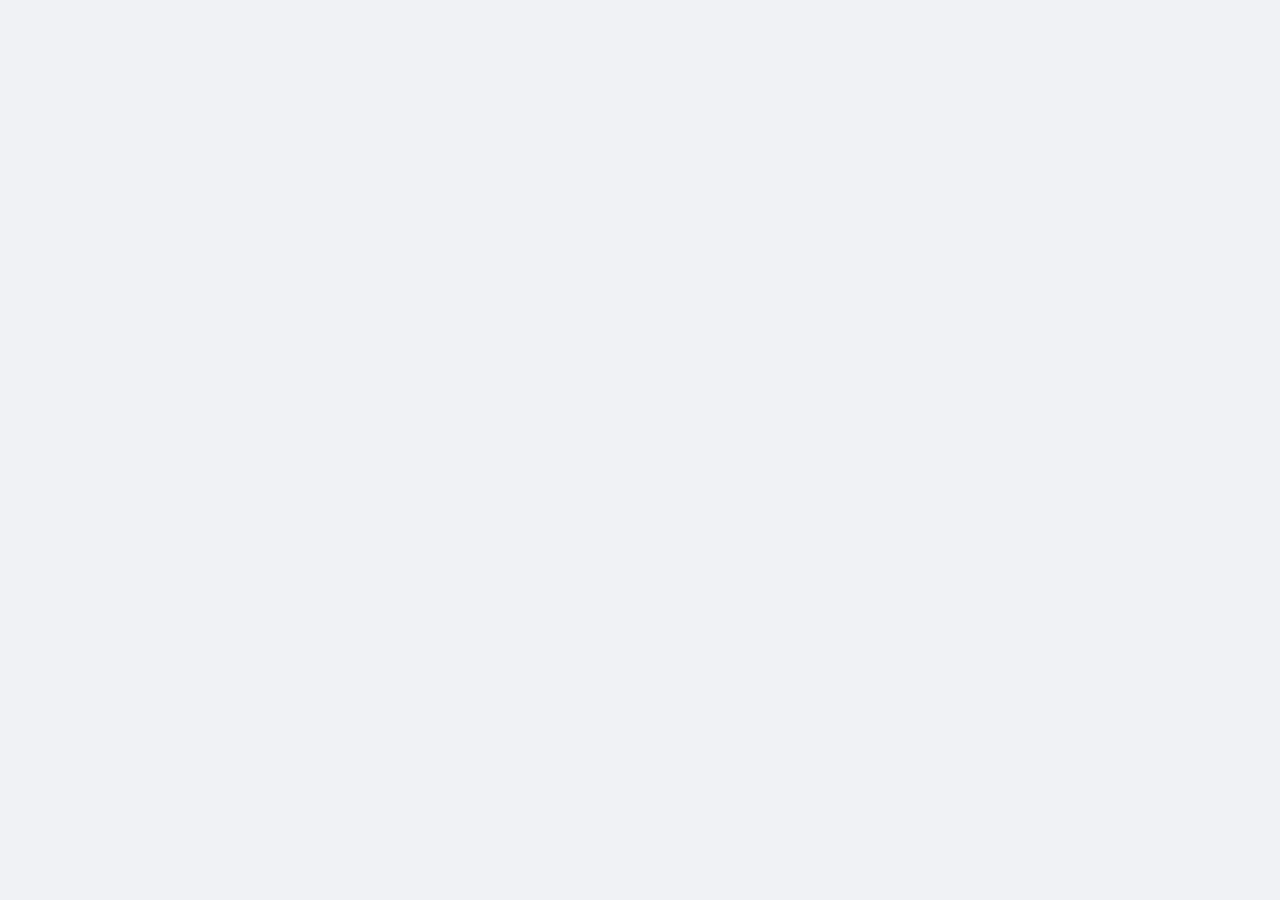
==== commit 3b8283fd: "done" ====
--- a/index.html
+++ b/index.html
@@ -3,43 +3,36 @@
 <head>
     <meta charset="UTF-8">
     <meta name="viewport" content="width=device-width, initial-scale=1.0">
-    <link rel="icon" type="image/png" href="[data-uri][...]">
-
-    <title > FindMe - Reuniting Families</title>
-    <link rel="stylesheet" href="styles.css">
-    <link href="https://cdnjs.cloudflare.com/ajax/libs/font-awesome/6.0.0/css/all.min.css" rel="stylesheet">
+    <title>FindMe - Reuniting Families</title>
+    <link rel="stylesheet" href="css/styles.css">
+    <link href="https://cdnjs.cloudflare.com/ajax/libs/font-awesome/6.4.0/css/all.min.css" rel="stylesheet">
     <link href="https://fonts.googleapis.com/css2?family=Inter:wght@300;400;500;600;700;800&display=swap" rel="stylesheet">
+    <script src="https://cdn.jsdelivr.net/npm/@supabase/supabase-js@2"></script>
 </head>
 <body>
-    <!-- Landing Page -->
-    <div id="landing-page" class="page active">
-        <!-- Interactive Hero Section -->
+        <div id="landing-page" class="page">
         <div class="hero-container">
             <div class="hero-background">
+                <div class="mesh-gradient"></div>
                 <div class="floating-shapes">
                     <div class="shape shape-1"></div>
                     <div class="shape shape-2"></div>
                     <div class="shape shape-3"></div>
-                    <div class="shape shape-4"></div>
-                </div>
-            </div>
-            
+                </div>
+            </div>
+
             <header class="landing-header">
                 <nav class="navbar">
-                    <div class="nav-brand" onclick="animateLogo()">
-                        <div class="brand-icon">
-                            <i class="fas fa-search-location"></i>
-                        </div>
+                    <div class="nav-brand">
+                        <div class="brand-icon"><i class="fas fa-search-location"></i></div>
                         <span class="brand-text">FindMe</span>
                     </div>
                     <div class="nav-actions">
                         <a href="login.html" class="btn-secondary nav-btn">
-                            <i class="fas fa-sign-in-alt"></i>
-                            Login
+                            <i class="fas fa-sign-in-alt"></i> Login
                         </a>
-                        <a href="register.html" class="btn-primary nav-btn">
-                            <i class="fas fa-user-plus"></i>
-                            Sign Up
+                        <a href="register.html" class="btn-primary nav-btn glow-btn">
+                            <i class="fas fa-user-plus"></i> Sign Up
                         </a>
                     </div>
                 </nav>
@@ -47,619 +40,290 @@
 
             <main class="hero-section">
                 <div class="hero-content">
+                    <div class="trust-badge animate-slide-up">
+                        <i class="fas fa-shield-alt"></i>
+                        <span>Kenya's Most Trusted Missing Persons Network</span>
+                    </div>
                     
-                    
-                    <div class="hero-brand">
-                        <h1 class="hero-title animate-slide-up">
-                            
-                            <span class="title-accent">FINDME</span>
-                        </h1>
-                        <p class="hero-tagline animate-slide-up delay-1">Bringing Lost Loved Ones Back Home</p>
-                    </div>
+                    <h1 class="hero-title animate-slide-up delay-1">
+                        Bringing Lost Loved Ones <br>
+                        <span class="title-accent">Back Home</span>
+                    </h1>
 
                     <p class="hero-description animate-slide-up delay-2">
-                        Join Kenya's most trusted community-driven platform dedicated to reuniting families. 
-                        With advanced search tools, real-time alerts, and nationwide community support.
+                        A secure, community-driven platform dedicated to reuniting Kenyan families. 
+                        Report a missing person, share instantly, and let the community help bring them home.
                     </p>
 
                     <div class="hero-stats animate-slide-up delay-3">
-                        <div class="stat-card" onclick="animateStatCard(this)">
-                            <div class="stat-icon">👥</div>
-                            <span class="stat-number" data-target="15000">0</span>
-                            <span class="stat-label">Active Members</span>
-                        </div>
-                        <div class="stat-card" onclick="animateStatCard(this)">
-                            <div class="stat-icon">✅</div>
-                            <span class="stat-number" data-target="2847">0</span>
+                        <div class="stat-card">
+                            <div class="stat-icon"><i class="fas fa-users"></i></div>
+                            <span class="stat-number" id="stat-members">—</span>
+                            <span class="stat-label">Registered Members</span>
+                        </div>
+                        <div class="stat-card">
+                            <div class="stat-icon"><i class="fas fa-check-circle"></i></div>
+                            <span class="stat-number" id="stat-found">—</span>
                             <span class="stat-label">People Found</span>
                         </div>
-                        <div class="stat-card" onclick="animateStatCard(this)">
-                            <div class="stat-icon">🏘️</div>
-                            <span class="stat-number" data-target="500">0</span>
-                            <span class="stat-label">Local Groups</span>
-                        </div>
-                    </div>
-                    
-                    <div class="hero-actions">
-                            <button class="btn-urgent btn-large pulse-animation" onclick="showPostModal()">
-                                <i class="fas fa-plus-circle"></i>
-                                Report Missing Person
-                            </button>
-                            <button class="btn-primary btn-large" onclick="enterDashboard()">
-                                <i class="fas fa-tachometer-alt"></i>
-                                Enter demo platform
-                            </button>
-                            <a href="register.html" class="btn-secondary btn-large">
-                                <i class="fas fa-rocket"></i>
-                                Get Started Free
-                            </a>
-                        </div>
-
-
-                  
+                        <div class="stat-card">
+                            <div class="stat-icon"><i class="fas fa-search"></i></div>
+                            <span class="stat-number" id="stat-active">—</span>
+                            <span class="stat-label">Active Reports</span>
+                        </div>
+                    </div>
+
+                    <div class="hero-actions animate-slide-up delay-3">
+                        <a href="register.html" class="btn-urgent btn-large pulse-btn">
+                            <i class="fas fa-plus-circle"></i> Report Missing Person
+                        </a>
+                        <a href="#how-it-works" class="btn-secondary btn-large">
+                            <i class="fas fa-play-circle"></i> How It Works
+                        </a>
+                    </div>
                 </div>
 
                 <div class="hero-visual animate-slide-left">
                     <div class="hero-image-container">
-                        <img src="https://img77.uenicdn.com/image/upload/v1741106038/business/3d58175d-cf48-454e-ba16-9fcbc58a389a.jpg" alt="Families reuniting" class="hero-image">
-                        <img src="https://bunny-wp-pullzone-2v7xwnunut.b-cdn.net/wp-content/uploads/2024/06/family-reunion_closeup-1190x500.png" alt="Families reuniting" class="hero-image">
+                        <img src="https://img77.uenicdn.com/image/upload/v1741106038/business/3d58175d-cf48-454e-ba16-9fcbc58a389a.jpg" alt="Community helping" class="hero-image">
                         <div class="floating-cards">
-                            <div class="floating-card card-1" onclick="animateFloatingCard(this)">
-                                <i class="fas fa-map-marker-alt"></i>
-                                <span>Real-time Location</span>
-                            </div>
-                            <div class="floating-card card-2" onclick="animateFloatingCard(this)">
-                                <i class="fas fa-users"></i>
-                                <span>Community Network</span>
-                            </div>
-                            <div class="floating-card card-3" onclick="animateFloatingCard(this)">
-                                <i class="fas fa-mobile-alt"></i>
-                                <span>Instant Alerts</span>
+                            <div class="floating-card card-1">
+                                <i class="fas fa-map-marker-alt"></i><span>Real-time Location</span>
+                            </div>
+                            <div class="floating-card card-2">
+                                <i class="fas fa-users"></i><span>Community Network</span>
+                            </div>
+                            <div class="floating-card card-3">
+                                <i class="fas fa-shield-alt"></i><span>Verified Reports</span>
                             </div>
                         </div>
                     </div>
                 </div>
             </main>
+            
+            <!-- Trust Bar -->
+            <div class="trust-bar">
+                <div class="container">
+                    <div class="trust-items">
+                        <div class="trust-item"><i class="fas fa-lock"></i> Secure & Private</div>
+                        <div class="trust-item"><i class="fas fa-bolt"></i> Instant Community Alerts</div>
+                        <div class="trust-item"><i class="fas fa-check-double"></i> Admin Verified</div>
+                        <div class="trust-item"><i class="fas fa-globe-africa"></i> Kenya-Wide Coverage</div>
+                    </div>
+                </div>
+            </div>
         </div>
 
-        <!-- Interactive Features Section -->
-        <section class="features-section">
+        <section class="features-section" id="how-it-works">
             <div class="container">
                 <div class="section-header">
+                    <span class="section-tag">Simple & Effective</span>
                     <h2 class="section-title">How FindMe Works</h2>
-                    <p class="section-subtitle">Simple, fast, and effective missing person reporting</p>
-                </div>
-                
-                <div class="features-timeline">
-                    <div class="timeline-line"></div>
-                    <div class="feature-step" data-step="1" onclick="highlightStep(this)">
-                        <div class="step-number">1</div>
-                        <div class="step-content">
-                            <div class="feature-icon">
-                                <i class="fas fa-user-plus"></i>
-                            </div>
-                            <h3>Create Profile</h3>
-                            <p>Set up your account in minutes and join local community groups</p>
-                        </div>
-                    </div>
-                    
-                    <div class="feature-step" data-step="2" onclick="highlightStep(this)">
-                        <div class="step-number">2</div>
-                        <div class="step-content">
-                            <div class="feature-icon">
-                                <i class="fas fa-camera"></i>
-                            </div>
-                            <h3>Post Missing Person</h3>
-                            <p>Upload photos and details with flexible posting options</p>
-                        </div>
-                    </div>
-                    
-                    <div class="feature-step" data-step="3" onclick="highlightStep(this)">
-                        <div class="step-number">3</div>
-                        <div class="step-content">
-                            <div class="feature-icon">
-                                <i class="fas fa-users"></i>
-                            </div>
-                            <h3>Community Search</h3>
-                            <p>Collaborate with thousands of volunteers across Kenya</p>
-                        </div>
-                    </div>
-                    
-                    <div class="feature-step" data-step="4" onclick="highlightStep(this)">
-                        <div class="step-number">4</div>
-                        <div class="step-content">
-                            <div class="feature-icon">
-                                <i class="fas fa-shield-alt"></i>
-                            </div>
-                            <h3>Reunite Families</h3>
-                            <p>Direct coordination with authorities and community</p>
-                        </div>
+                    <p class="section-subtitle">Four simple steps to connect families with the power of the community</p>
+                </div>
+                <div class="features-grid">
+                    <div class="feature-card">
+                        <div class="feature-icon-wrapper">
+                            <i class="fas fa-user-plus"></i>
+                        </div>
+                        <h3>1. Create an Account</h3>
+                        <p>Sign up in minutes with your name, phone number, and county to join the network.</p>
+                    </div>
+                    <div class="feature-card">
+                        <div class="feature-icon-wrapper">
+                            <i class="fas fa-camera"></i>
+                        </div>
+                        <h3>2. Post Missing Person</h3>
+                        <p>Upload a clear photo and details. A small M-Pesa fee ensures all reports are genuine.</p>
+                    </div>
+                    <div class="feature-card">
+                        <div class="feature-icon-wrapper">
+                            <i class="fas fa-bullhorn"></i>
+                        </div>
+                        <h3>3. Community Search</h3>
+                        <p>Members instantly share the report across their networks and submit secure tips.</p>
+                    </div>
+                    <div class="feature-card">
+                        <div class="feature-icon-wrapper">
+                            <i class="fas fa-shield-alt"></i>
+                        </div>
+                        <h3>4. Verified Resolution</h3>
+                        <p>Admins review and approve every "found" update to maintain platform trust and safety.</p>
                     </div>
                 </div>
             </div>
         </section>
 
-        <!-- Interactive Success Stories -->
         <section class="success-stories">
             <div class="container">
                 <div class="section-header">
-                    <h2 class="section-title">Success Stories</h2>
-                    <p class="section-subtitle">Real families reunited through our platform</p>
-                </div>
-                
-                <div class="stories-carousel">
-                    <div class="story-card active" onclick="selectStory(this, 0)">
-                        <div class="story-image">
-                            <img src="https://encrypted-tbn0.gstatic.com/images?q=tbn:ANd9GcS5pwEzMFuA3BLP6wTD5nmca9ZwMMWOi3AZJw&s" alt="Success story">
-                            <div class="story-overlay">
-                                <i class="fas fa-play-circle"></i>
-                            </div>
-                        </div>
-                        <div class="story-content">
-                            <h4>Sarah, 8 years old</h4>
-                            <p>"Found safe within 6 hours thanks to community response"</p>
-                            <div class="story-meta">
-                                <span class="story-location">Nairobi</span>
-                                <span class="story-time">2 days ago</span>
-                            </div>
-                        </div>
-                    </div>
-                    
-                    <div class="story-card" onclick="selectStory(this, 1)">
-                        <div class="story-image">
-                            <img src="[data-uri][...]">
-                            <div class="story-overlay">
-                                <i class="fas fa-play-circle"></i>
-                            </div>
-                        </div>
-                        <div class="story-content">
-                            <h4>Peter, 72 years old</h4>
-                            <p>"Community volunteers located him in Mombasa"</p>
-                            <div class="story-meta">
-                                <span class="story-location">Mombasa</span>
-                                <span class="story-time">1 week ago</span>
-                            </div>
-                        </div>
-                    </div>
-                    
-                    <div class="story-card" onclick="selectStory(this, 2)">
-                        <div class="story-image">
-                            <img src="[data-uri][...]">
-                            <div class="story-overlay">
-                                <i class="fas fa-play-circle"></i>
-                            </div>
-                        </div>
-                        <div class="story-content">
-                            <h4>Mary, 25 years old</h4>
-                            <p>"Real-time alerts helped find her quickly"</p>
-                            <div class="story-meta">
-                                <span class="story-location">Kisumu</span>
-                                <span class="story-time">2 weeks ago</span>
-                            </div>
-                        </div>
-                    </div>
-                </div>
-                
-                <div class="story-indicators">
-                    <span class="indicator active" onclick="goToStory(0)"></span>
-                    <span class="indicator" onclick="goToStory(1)"></span>
-                    <span class="indicator" onclick="goToStory(2)"></span>
+                    <span class="section-tag">Real Impact</span>
+                    <h2 class="section-title">Recently Reunited</h2>
+                    <p class="section-subtitle">Real cases resolved through the power of our community</p>
+                </div>
+                <div class="stories-carousel" id="found-stories">
+                    <p style="text-align:center;color:var(--text-secondary);width:100%;">No testimonials published yet.</p>
                 </div>
             </div>
         </section>
 
-        <!-- Interactive CTA Section -->
         <section class="cta-section">
             <div class="container">
                 <div class="cta-content">
+                    <i class="fas fa-hands-helping" style="font-size: 3rem; margin-bottom: 1rem; opacity: 0.9;"></i>
                     <h2>Ready to Make a Difference?</h2>
-                    <p>Join thousands of Kenyans helping to reunite families every day</p>
+                    <p>Join thousands of Kenyans helping reunite families across the country. Every share counts.</p>
                     <div class="cta-actions">
-                         <a href="#" onclick="showTipsModal('tip-us')" class="btn-primary btn-large">
-                            <i class="fas fa-rocket"></i>
-                            Start Helping Today
+                        <a href="register.html" class="btn-primary btn-large glow-btn">
+                            <i class="fas fa-rocket"></i> Start Helping Today
                         </a>
-                        <button class="btn-secondary btn-large" onclick="window.location.href='register.html'">
-                            <i class="fas fa-play"></i>
-                            Explore Platform
-                        </button>
                     </div>
                 </div>
             </div>
         </section>
 
-        <!-- Footer -->
         <footer class="landing-footer">
             <div class="container">
                 <div class="footer-content">
                     <div class="footer-brand">
                         <div class="nav-brand">
-                            <div class="brand-icon">
-                                <i class="fas fa-search-location"></i>
-                            </div>
+                            <div class="brand-icon"><i class="fas fa-search-location"></i></div>
                             <span class="brand-text">FindMe</span>
                         </div>
-                        <p>Reuniting families across Kenya through community power</p>
-                    </div>
-                    
+                        <p>Reuniting families across Kenya through the power of community and technology.</p>
+                        <div class="social-links">
+                            <a href="#"><i class="fab fa-facebook-f"></i></a>
+                            <a href="#"><i class="fab fa-twitter"></i></a>
+                            <a href="#"><i class="fab fa-instagram"></i></a>
+                        </div>
+                    </div>
                     <div class="footer-links">
                         <div class="footer-column">
                             <h4>Platform</h4>
-                            <a href="#" onclick="showAbout('about-us')">About Us</a>
-                            <a href="#" onclick="showContactForm()">Contact Us</a>
-                           
-                        </div>
-                        
+                            <a href="#" onclick="showAbout()">About Us</a>
+                            <a href="#" onclick="showContactInfo()">Contact Us</a>
+                        </div>
                         <div class="footer-column">
                             <h4>Support</h4>
-                            <a href="#" onclick="showHelpSupport('help-center')">Help Center</a>
-                            <a href="#" onclick="showFeedbackForm()">Feedback</a>
-                        </div>
-                        
+                            <a href="#" onclick="showHelpSupport()">Help Center</a>
+                            <a href="#" onclick="showContactInfo()">Emergency Contacts</a>
+                        </div>
                         <div class="footer-column">
                             <h4>Legal</h4>
-                            <a href="#" onclick="showTerms('terms')">Terms of Service</a>
-                            <a href="#" onclick="showPrivacy('privacy')">Privacy Policy</a>
-                        </div>
-                    </div>
-                </div>
-                
+                            <a href="#" onclick="showTerms()">Terms of Service</a>
+                            <a href="#" onclick="showPrivacy()">Privacy Policy</a>
+                        </div>
+                    </div>
+                </div>
                 <div class="footer-bottom">
-                    <p>&copy; 2025 FindMe. All rights reserved . Made with ❤️ for Kenya</p>
+                    <p>&copy; 2026 FindMe. All rights reserved. Made with <i class="fas fa-heart" style="color: #e74c3c;"></i> for Kenya</p>
                 </div>
             </div>
         </footer>
     </div>
 
-    <!-- Main Dashboard -->
     <div id="dashboard" class="page">
-        <!-- Header -->
         <header class="main-header">
             <div class="header-left">
-                <div class="logo">
-                    <i class="fas fa-search-location"></i>
-                    <span>FindMe</span>
-                </div>
+                <div class="logo"><i class="fas fa-search-location"></i><span>FindMe</span></div>
                 <div class="search-container">
-                    <input type="text" placeholder="Search missing persons, groups..." class="search-input">
-                    <button class="search-filters-btn" onclick="toggleSearchFilters()">
-                        <i class="fas fa-filter"></i>
-                    </button>
-                    <button class="search-advanced-btn" onclick="showAdvancedSearch()">
-                        <i class="fas fa-search-plus"></i>
-                    </button>
+                    <input type="text" id="search-input" placeholder="Search missing persons..." class="search-input">
                 </div>
             </div>
             <div class="header-right">
-                <button class="header-btn" onclick="toggleChat()">
-                    <i class="fas fa-comments"></i>
-                </button>
-                <button class="header-btn notification-btn" onclick="showNotifications()">
+                <button class="header-btn" onclick="showTab('notifications')" title="Notifications">
                     <i class="fas fa-bell"></i>
-                    <span class="notification-badge">3</span>
+                    <span class="notification-badge hidden" id="notification-badge">0</span>
                 </button>
                 <div class="profile-dropdown" onclick="toggleHamburgerMenu()">
-                    <img src="/placeholder.svg?height=40&width=40" alt="Profile" class="profile-avatar">
+                    <img src="https://api.dicebear.com/7.x/initials/svg?seed=U" alt="Profile" class="profile-avatar" id="header-avatar">
                     <i class="fas fa-chevron-down profile-arrow"></i>
                 </div>
             </div>
         </header>
 
-        <!-- Search Filters -->
-        <div id="search-filters" class="search-filters hidden">
-            <div class="filters-content">
-                <div class="filter-group">
-                    <label>Age Range</label>
-                    <select>
-                        <option>All Ages</option>
-                        <option>0-12 (Child)</option>
-                        <option>13-17 (Teen)</option>
-                        <option>18-65 (Adult)</option>
-                        <option>65+ (Senior)</option>
-                    </select>
-                </div>
-                <div class="filter-group">
-                    <label>Location</label>
-                    <select>
-                        <option>All Locations</option>
-                        <option>Nairobi</option>
-                        <option>Mombasa</option>
-                        <option>Kisumu</option>
-                    </select>
-                </div>
-                <div class="filter-group">
-                    <label>Date Missing</label>
-                    <select>
-                        <option>Any Time</option>
-                        <option>Last 24 hours</option>
-                        <option>Last Week</option>
-                        <option>Last Month</option>
-                    </select>
-                </div>
-                <button class="btn-primary">Apply Filters</button>
-            </div>
-        </div>
-
-        <!-- Navigation -->
         <nav class="main-nav">
-            <button class="nav-item active" onclick="showTab('home')">
-                <i class="fas fa-home"></i>
-                <span>Home</span>
+            <button class="nav-item active" data-tab="home" onclick="showTab('home')">
+                <i class="fas fa-home"></i><span>Home</span>
             </button>
-            <button class="nav-item" onclick="showTab('groups')">
-                <i class="fas fa-users"></i>
-                <span>Groups</span>
+            <button class="nav-item" data-tab="mine" onclick="showTab('mine')">
+                <i class="fas fa-user"></i><span>My Reports</span>
             </button>
-            <button class="nav-item" onclick="showTab('notifications')">
-                <i class="fas fa-bell"></i>
-                <span>Notifications</span>
+            <button class="nav-item" data-tab="notifications" onclick="showTab('notifications')">
+                <i class="fas fa-bell"></i><span>Notifications</span>
+            </button>
+            <button class="nav-item hidden" id="admin-nav-item" data-tab="admin" onclick="showTab('admin')">
+                <i class="fas fa-shield-alt"></i><span>Admin</span>
             </button>
         </nav>
 
-        <!-- Main Content -->
         <main class="main-content">
-            <!-- Home Tab -->
             <div id="home-tab" class="tab-content active">
                 <div class="content-layout">
                     <aside class="sidebar-left">
-                        <div class="sidebar-section user-info">
-                            <h3>Your Impact</h3>
-                            <div class="user-stats">
-                                <div class="user-stat">
-                                    <span class="user-stat-label">Cases Shared</span>
-                                    <span class="user-stat-value">23</span>
-                                </div>
-                                <div class="user-stat">
-                                    <span class="user-stat-label">Tips Provided</span>
-                                    <span class="user-stat-value">7</span>
-                                </div>
-                                <div class="user-stat">
-                                    <span class="user-stat-label">Success Stories</span>
-                                    <span class="user-stat-value">3</span>
-                                </div>
-                            </div>
-                        </div>
-                        
                         <div class="sidebar-section">
                             <h3>Quick Actions</h3>
                             <button class="sidebar-btn" onclick="showPostModal()">
-                                <i class="fas fa-plus"></i>
-                                Post Missing Person
+                                <i class="fas fa-plus"></i> Report Missing Person
                             </button>
-                            <button class="sidebar-btn" onclick="showAdvancedSearch()">
-                                <i class="fas fa-search"></i>
-                                Advanced Search
-                            </button>
-                            <button class="sidebar-btn location-btn" onclick="getCurrentLocation()">
-                                <i class="fas fa-map-marker-alt"></i>
-                                Use My Location
-                            </button>
-                        </div>
-                        
+                        </div>
                         <div class="sidebar-section">
-                            <h3>My Groups</h3>
-                            <div class="group-list">
-                                <div class="group-item">
-                                    <img src="/placeholder.svg?height=30&width=30" alt="Group">
-                                    <span>Nairobi Central</span>
+                            <h3>Filter</h3>
+                            <div class="status-tabs" id="status-filter" style="flex-direction:column;">
+                                <div class="status-tab all active" data-status="all" onclick="filterByStatus('all')">
+                                    <i class="fas fa-list" style="margin-right: 0.5rem;"></i><span>All Reports</span>
                                 </div>
-                                <div class="group-item">
-                                    <img src="/placeholder.svg?height=30&width=30" alt="Group">
-                                    <span>Westlands Area</span>
+                                <div class="status-tab urgent" data-status="urgent" onclick="filterByStatus('urgent')">
+                                    <div class="status-indicator urgent-indicator"></div><i class="fas fa-exclamation-circle" style="margin-right: 0.5rem;"></i><span>Urgent</span>
                                 </div>
+                                <div class="status-tab missing" data-status="missing" onclick="filterByStatus('missing')">
+                                    <div class="status-indicator missing-indicator"></div><i class="fas fa-search" style="margin-right: 0.5rem;"></i><span>Missing</span>
+                                </div>
+                                <div class="status-tab found" data-status="found" onclick="filterByStatus('found')">
+                                    <div class="status-indicator found-indicator"></div><i class="fas fa-check-circle" style="margin-right: 0.5rem;"></i><span>Found</span>
+                                </div>
+                                <div class="status-tab missing" data-status="found_pending" onclick="filterByStatus('found_pending')">
+                                    <div class="status-indicator missing-indicator"></div><i class="fas fa-hourglass-half" style="margin-right: 0.5rem;"></i><span>Pending Review</span>
+                                </div>
+                            </div>
+                            <div class="form-group" style="margin-top:1rem;margin-bottom:0;">
+                                <label>County</label>
+                                <select id="county-filter"><option value="all">All Counties</option></select>
                             </div>
                         </div>
                     </aside>
 
                     <div class="main-feed">
-                        <!-- Dashboard Welcome -->
                         <div class="dashboard-welcome">
-                            <h2>Welcome to FindMe! <span class="user-role-badge role-user">USER</span></h2>
-                            <p>Ready to help reunite families? Every action you take makes a difference in our community.</p>
-                            <div class="quick-stats">
-                                <div class="quick-stat">
-                                    <span class="quick-stat-number">12</span>
-                                    <span class="quick-stat-label">Your Posts</span>
-                                </div>
-                                <div class="quick-stat">
-                                    <span class="quick-stat-number">156</span>
-                                    <span class="quick-stat-label">People Helped</span>
-                                </div>
-                                <div class="quick-stat">
-                                    <span class="quick-stat-number">8</span>
-                                    <span class="quick-stat-label">Groups Joined</span>
-                                </div>
-                            </div>
-                        </div>
-
-                        <!-- Post Creation -->
+                            <h2 id="welcome-heading">Welcome to FindMe!</h2>
+                            <p>Ready to help reunite families? Every report and share makes a difference.</p>
+                        </div>
+
                         <div class="post-creator">
                             <div class="post-creator-header">
-                                <img src="/placeholder.svg?height=40&width=40" alt="Your avatar" class="avatar">
-                                <button class="post-input" onclick="showPostModal()">
-                                    Report a missing person...
-                                </button>
-                            </div>
-                            <div class="post-creator-actions">
-                                <button class="post-action-btn" onclick="showPostModal()">
-                                    <i class="fas fa-camera"></i>
-                                    Photo
-                                </button>
-                                <button class="post-action-btn" onclick="getCurrentLocation()">
-                                    <i class="fas fa-map-marker-alt"></i>
-                                    Location
-                                </button>
-                                <button class="post-action-btn" onclick="showPostModal()">
-                                    <i class="fas fa-clock"></i>
-                                    Urgent
-                                </button>
-                            </div>
-                        </div>
-
-                        <!-- Status Section -->
-                        <div class="status-section">
-                            <h3>🔄 Recent Status Updates</h3>
-                            <div class="status-tabs">
-                                <div class="status-tab urgent" onclick="filterByStatus('urgent')">
-                                    <div class="status-indicator urgent-indicator"></div>
-                                    <span>🚨 Urgent (12)</span>
-                                </div>
-                                <div class="status-tab missing" onclick="filterByStatus('missing')">
-                                    <div class="status-indicator missing-indicator"></div>
-                                    <span>🔍 Missing (45)</span>
-                                </div>
-                                <div class="status-tab found" onclick="filterByStatus('found')">
-                                    <div class="status-indicator found-indicator"></div>
-                                    <span>✅ Found (8)</span>
-                                </div>
-                                <div class="status-tab all active" onclick="filterByStatus('all')">
-                                    <div class="status-indicator all-indicator"></div>
-                                    <span>📋 All Posts</span>
-                                </div>
-                            </div>
-                            
-                            <div class="status-stories">
-                                <div class="status-story urgent-story" onclick="viewStatusStory('urgent1')">
-                                    <div class="story-ring urgent-ring">
-                                        <img src="/placeholder.svg?height=60&width=60" alt="User" class="story-avatar">
-                                    </div>
-                                    <span class="story-label">Mary K.</span>
-                                    <span class="story-time">2h</span>
-                                </div>
-                                <div class="status-story missing-story" onclick="viewStatusStory('missing1')">
-                                    <div class="story-ring missing-ring">
-                                        <img src="/placeholder.svg?height=60&width=60" alt="User" class="story-avatar">
-                                    </div>
-                                    <span class="story-label">John M.</span>
-                                    <span class="story-time">5h</span>
-                                </div>
-                                <div class="status-story found-story" onclick="viewStatusStory('found1')">
-                                    <div class="story-ring found-ring">
-                                        <img src="/placeholder.svg?height=60&width=60" alt="User" class="story-avatar">
-                                    </div>
-                                    <span class="story-label">Grace W.</span>
-                                    <span class="story-time">1d</span>
-                                </div>
-                                <div class="add-status-story" onclick="showPostModal()">
-                                    <div class="story-ring add-ring">
-                                        <i class="fas fa-plus"></i>
-                                    </div>
-                                    <span class="story-label">Add Status</span>
-                                </div>
-                            </div>
-                        </div>
-
-                        <!-- Feed Posts -->
-                        <div class="feed-posts" id="feed-posts">
-                            <article class="post-card">
-                                <div class="post-header">
-                                    <img src="/placeholder.svg?height=40&width=40" alt="User" class="avatar">
-                                    <div class="post-info">
-                                        <h4>Mary Wanjiku</h4>
-                                        <span class="post-time">2 hours ago • Nairobi Central</span>
-                                    </div>
-                                    <div class="post-status urgent">URGENT</div>
-                                </div>
-                                <div class="post-content">
-                                    <p>My 8-year-old daughter Sarah went missing from Uhuru Park this afternoon. She was wearing a red dress and white shoes. Please share and help us find her.</p[...]
-                                    <div class="missing-person-details">
-                                        <img src="/placeholder.svg?height=200&width=150" alt="Missing person" class="missing-photo">
-                                        <div class="details">
-                                            <div class="detail-item">
-                                                <strong>Name:</strong> Sarah Wanjiku
-                                            </div>
-                                            <div class="detail-item">
-                                                <strong>Age:</strong> 8 years old
-                                            </div>
-                                            <div class="detail-item">
-                                                <strong>Last Seen:</strong> Uhuru Park, 3:00 PM
-                                            </div>
-                                            <div class="detail-item">
-                                                <strong>Contact:</strong> 0712345678
-                                            </div>
-                                        </div>
-                                    </div>
-                                </div>
-                                <div class="post-actions">
-                                    <button class="action-btn" onclick="sharePost(this)">
-                                        <i class="fas fa-share"></i>
-                                        Share (<span class="share-count">234</span>)
-                                    </button>
-                                    <button class="action-btn" onclick="showTipsModal(this)">
-                                        <i class="fas fa-comment"></i>
-                                        Tips (<span class="tips-count">12</span>)
-                                    </button>
-                                    <button class="action-btn" onclick="contactFamily(this)">
-                                        <i class="fas fa-phone"></i>
-                                        Contact
-                                    </button>
-                                </div>
-                            </article>
-
-                            <article class="post-card">
-                                <div class="post-header">
-                                    <img src="/placeholder.svg?height=40&width=40" alt="User" class="avatar">
-                                    <div class="post-info">
-                                        <h4>John Kamau</h4>
-                                        <span class="post-time">5 hours ago • Mombasa</span>
-                                    </div>
-                                    <div class="post-status found">FOUND</div>
-                                </div>
-                                <div class="post-content">
-                                    <p><strong>UPDATE: FOUND SAFE!</strong> Thank you everyone for sharing. My father has been found and is safe. Special thanks to the Mombasa community group.</p[...]
-                                    <div class="missing-person-details">
-                                        <img src="/placeholder.svg?height=200&width=150" alt="Found person" class="missing-photo">
-                                        <div class="details">
-                                            <div class="detail-item">
-                                                <strong>Name:</strong> Peter Kamau
-                                            </div>
-                                            <div class="detail-item">
-                                                <strong>Age:</strong> 72 years old
-                                            </div>
-                                            <div class="detail-item">
-                                                <strong>Status:</strong> Found Safe
-                                            </div>
-                                        </div>
-                                    </div>
-                                </div>
-                                <div class="post-actions">
-                                    <button class="action-btn" onclick="celebratePost(this)">
-                                        <i class="fas fa-heart"></i>
-                                        Celebrate (<span class="celebrate-count">89</span>)
-                                    </button>
-                                    <button class="action-btn" onclick="showCommentsModal(this)">
-                                        <i class="fas fa-comment"></i>
-                                        Comments (<span class="comments-count">23</span>)
-                                    </button>
-                                </div>
-                            </article>
-                        </div>
+                                <img src="https://api.dicebear.com/7.x/initials/svg?seed=U" alt="Your avatar" class="avatar" id="creator-avatar">
+                                <button class="post-input" onclick="showPostModal()">Report a missing person...</button>
+                            </div>
+                        </div>
+
+                        <div id="feed-loading" style="text-align:center;padding:2rem;color:var(--text-secondary);">
+                            <i class="fas fa-spinner fa-spin"></i> Loading reports...
+                        </div>
+                        <div class="feed-posts" id="feed-posts"></div>
+                        <p id="feed-empty" class="hidden" style="text-align:center;color:var(--text-secondary);padding:2rem;">
+                            No reports match this filter yet.
+                        </p>
                     </div>
 
                     <aside class="sidebar-right">
-                        <div class="sidebar-section">
-                            <h3>Recent Activity</h3>
-                            <div class="activity-list" id="activity-list">
-                                <div class="activity-item">
-                                    <i class="fas fa-user-plus"></i>
-                                    <span>3 new members joined Nairobi Central</span>
-                                </div>
-                                <div class="activity-item">
-                                    <i class="fas fa-heart"></i>
-                                    <span>Sarah found safe in Westlands</span>
-                                </div>
-                            </div>
-                        </div>
                         <div class="sidebar-section">
                             <h3>Emergency Contacts</h3>
                             <div class="emergency-contacts">
                                 <div class="contact-item" onclick="callEmergency('999')">
-                                    <strong>Police Emergency</strong>
-                                    <span>999 / 911</span>
+                                    <strong>Police Emergency</strong><span>999 / 911</span>
                                 </div>
-                                <div class="contact-item" onclick="callEmergency('0800-MISSING')">
-                                    <strong>Missing Persons Unit</strong>
-                                    <span>0800-MISSING</span>
+                                <div class="contact-item" onclick="callEmergency('116')">
+                                    <strong>Child Helpline</strong><span>116</span>
                                 </div>
                             </div>
                         </div>
@@ -667,174 +331,152 @@
                 </div>
             </div>
 
-            <!-- Groups Tab -->
-            <div id="groups-tab" class="tab-content">
+            <div id="mine-tab" class="tab-content">
                 <div class="groups-header">
-                    <h2>Your Groups</h2>
-                    <button class="btn-primary" onclick="showCreateGroupModal()">
-                        <i class="fas fa-plus"></i>
-                        Create Group
-                    </button>
-                </div>
-                <div class="groups-grid" id="groups-grid">
-                    <div class="group-card">
-                        <div class="group-cover">
-                            <img src="/placeholder.svg?height=120&width=300" alt="Group cover">
-                        </div>
-                        <div class="group-info">
-                            <h3>Nairobi Central</h3>
-                            <p>1,234 members • 15 active cases</p>
-                            <button class="btn-secondary">View Group</button>
-                        </div>
-                    </div>
-                    <div class="group-card">
-                        <div class="group-cover">
-                            <img src="/placeholder.svg?height=120&width=300" alt="Group cover">
-                        </div>
-                        <div class="group-info">
-                            <h3>Westlands Area</h3>
-                            <p>567 members • 8 active cases</p>
-                            <button class="btn-secondary">View Group</button>
-                        </div>
-                    </div>
-                </div>
-            </div>
-
-            <!-- Notifications Tab -->
+                    <h2>My Reports</h2>
+                    <button class="btn-primary" onclick="showPostModal()"><i class="fas fa-plus"></i> New Report</button>
+                </div>
+                <div class="feed-posts" id="my-posts"></div>
+                <p id="my-posts-empty" class="hidden" style="text-align:center;color:var(--text-secondary);padding:2rem;">
+                    You haven't posted any reports yet.
+                </p>
+            </div>
+
             <div id="notifications-tab" class="tab-content">
-                <div class="notifications-header">
+                <div class="groups-header">
                     <h2>Notifications</h2>
                     <button class="btn-secondary" onclick="markAllNotificationsRead()">Mark All Read</button>
                 </div>
-                <div class="notifications-list" id="notifications-list">
-                    <div class="notification-item unread" data-id="1">
-                        <div class="notification-icon">
-                            <i class="fas fa-heart"></i>
-                        </div>
-                        <div class="notification-content">
-                            <p><strong>Great news!</strong> Sarah from your post has been found safe.</p>
-                            <span class="notification-time">2 minutes ago</span>
-                        </div>
-                        <button class="notification-close" onclick="removeNotification(1)">×</button>
-                    </div>
-                    <div class="notification-item" data-id="2">
-                        <div class="notification-icon">
-                            <i class="fas fa-comment"></i>
-                        </div>
-                        <div class="notification-content">
-                            <p>Someone commented on your missing person post</p>
-                            <span class="notification-time">1 hour ago</span>
-                        </div>
-                        <button class="notification-close" onclick="removeNotification(2)">×</button>
-                    </div>
+                <div id="notifications-list"></div>
+                <p id="notifications-empty" class="hidden" style="text-align:center;color:var(--text-secondary);padding:2rem;">
+                    No notifications yet.
+                </p>
+            </div>
+
+            <div id="admin-tab" class="tab-content">
+                <div class="groups-header">
+                    <h2>Admin Dashboard</h2>
+                </div>
+
+                <div class="sidebar-section">
+                    <h3>Reports by Status</h3>
+                    <div id="admin-analytics"></div>
+                </div>
+
+                <div class="sidebar-section">
+                    <h3><i class="fas fa-hourglass-half" style="margin-right: 0.5rem;"></i> Pending Review (<span id="admin-pending-count">0</span>)</h3>
+                    <p style="color:var(--text-secondary);font-size:0.9rem;margin-bottom:1rem;">
+                        Reporters marked these as found. Approve to publish, or reject to send them back to active status.
+                    </p>
+                    <div id="admin-pending-table"></div>
+                </div>
+
+                <div class="sidebar-section">
+                    <h3>All Reports (<span id="admin-report-count">0</span>)</h3>
+                    <div id="admin-reports-table"></div>
+                </div>
+
+                <div class="sidebar-section">
+                    <h3>All Users (<span id="admin-user-count">0</span>)</h3>
+                    <div id="admin-users-table"></div>
+                </div>
+
+                <div class="sidebar-section">
+                    <div style="display:flex;justify-content:space-between;align-items:center;margin-bottom:1rem;flex-wrap:wrap;gap:0.5rem;">
+                        <h3 style="margin:0;"><i class="fas fa-comments" style="margin-right: 0.5rem;"></i> Landing Page Testimonials</h3>
+                        <button class="btn-primary" onclick="showTestimonialModal()"><i class="fas fa-plus"></i> Add Testimonial</button>
+                    </div>
+                    <div id="admin-testimonials-table"></div>
+                </div>
+
+                <div class="sidebar-section">
+                    <h3><i class="fas fa-shield-alt" style="margin-right: 0.5rem;"></i> Admin Activity Log</h3>
+                    <div id="admin-audit-log"></div>
                 </div>
             </div>
         </main>
 
-        <!-- Hamburger Menu -->
         <div id="hamburger-menu" class="hamburger-menu hidden">
             <div class="menu-header">
-                <img src="/placeholder.svg?height=60&width=60" alt="Profile" class="menu-avatar">
+                <img src="https://api.dicebear.com/7.x/initials/svg?seed=U" alt="Profile" class="menu-avatar" id="menu-avatar">
                 <div class="menu-user-info">
-                    <h3 id="menu-user-name">Demo User</h3>
-                    <p id="menu-user-email">demo@FindMe.com</p>
+                    <h3 id="menu-user-name">—</h3>
+                    <p id="menu-user-email">—</p>
                 </div>
             </div>
             <div class="menu-items">
                 <a href="#" class="menu-item" onclick="showProfileSettings()">
-                    <i class="fas fa-user"></i>
-                    <span>Profile Settings</span>
-                </a>
-                <a href="#" class="menu-item" onclick="showAccountSettings()">
-                    <i class="fas fa-cog"></i>
-                    <span>Account Settings</span>
-                </a>
-                <a href="#" class="menu-item" onclick="showNotificationSettings()">
-                    <i class="fas fa-bell"></i>
-                    <span>Notification Settings</span>
-                </a>
-                <a href="#" class="menu-item" onclick="showPrivacySettings()">
-                    <i class="fas fa-shield-alt"></i>
-                    <span>Privacy & Security</span>
+                    <i class="fas fa-user"></i><span>Profile Settings</span>
                 </a>
                 <a href="#" class="menu-item" onclick="showHelpSupport()">
-                    <i class="fas fa-question-circle"></i>
-                    <span>Help & Support</span>
+                    <i class="fas fa-question-circle"></i><span>Help & Support</span>
                 </a>
                 <a href="#" class="menu-item" onclick="showAbout()">
-                    <i class="fas fa-info-circle"></i>
-                    <span>About FindMe</span>
+                    <i class="fas fa-info-circle"></i><span>About FindMe</span>
                 </a>
                 <hr>
-                <a href="#" class="menu-item logout-item" onclick="logout()">
-                    <i class="fas fa-sign-out-alt"></i>
-                    <span>Logout</span>
+                <a href="#" class="menu-item logout-item" onclick="signOutAndRedirect()">
+                    <i class="fas fa-sign-out-alt"></i><span>Logout</span>
                 </a>
             </div>
         </div>
     </div>
 
-    <!-- Post Modal -->
-     <!-- Post Modal -->
     <div id="post-modal" class="modal hidden">
         <div class="modal-content">
             <div class="modal-header">
                 <h3>Report Missing Person</h3>
-                <button class="modal-close" onclick="hidePostModal()">
-                    <i class="fas fa-times"></i>
-                </button>
-            </div>
-            <form class="post-form" onsubmit="handlePostSubmit(event)">
+                <button class="modal-close" onclick="hidePostModal()"><i class="fas fa-times"></i></button>
+            </div>
+            <form class="post-form" id="post-form">
+                <div id="post-form-status" class="form-status" style="display:none;margin:0 0 1rem;"></div>
                 <div class="form-section">
                     <h4>Personal Information</h4>
                     <div class="form-row">
-                        <div class="form-group">
-                            <label>First Name</label>
-                            <input type="text" name="firstName" required>
-                        </div>
-                        <div class="form-group">
-                            <label>Last Name</label>
-                            <input type="text" name="lastName" required>
-                        </div>
+                        <div class="form-group"><label>First Name</label><input type="text" name="firstName" required></div>
+                        <div class="form-group"><label>Last Name</label><input type="text" name="lastName" required></div>
                     </div>
                     <div class="form-row">
-                        <div class="form-group">
-                            <label>Age</label>
-                            <input type="number" name="age" required>
-                        </div>
+                        <div class="form-group"><label>Age</label><input type="number" name="age" min="0" max="130" required></div>
                         <div class="form-group">
                             <label>Gender</label>
                             <select name="gender" required>
                                 <option value="">Select</option>
                                 <option value="male">Male</option>
                                 <option value="female">Female</option>
+                                <option value="other">Other</option>
                             </select>
                         </div>
                     </div>
                 </div>
 
-                 <div class="form-section">
+                <div class="form-section">
                     <h4>Photo</h4>
                     <div class="photo-upload" id="photo-upload-area">
-                        <input type="file" id="photo-upload" name="photo" accept="image/*" required>
-                        <label for="photo-upload" class="upload-label">
-                            <i class="fas fa-camera"></i>
-                            <span>Upload Photo</span>
+                        <input type="file" id="photo-upload" name="photo" accept="image/*">
+                        <label for="photo-upload" class="upload-label" id="upload-label">
+                            <i class="fas fa-camera"></i><span>Upload Photo</span>
                         </label>
                         <div class="photo-preview hidden" id="photo-preview">
-                            <img id="preview-image" src="/placeholder.svg" alt="Preview">
-                            <button type="button" class="remove-photo" onclick="removePhoto()">
-                                <i class="fas fa-times"></i>
-                            </button>
+                            <img id="preview-image" src="" alt="Preview">
+                            <button type="button" class="remove-photo" onclick="removePhoto()"><i class="fas fa-times"></i></button>
                         </div>
                     </div>
                 </div>
 
                 <div class="form-section">
                     <h4>Last Known Details</h4>
-                    <div class="form-group">
-                        <label>Last Seen Location</label>
-                        <input type="text" name="lastLocation" placeholder="e.g., Uhuru Park, Nairobi" required>
+                    <div class="form-row">
+                        <div class="form-group">
+                            <label>Last Seen Location</label>
+                            <input type="text" name="lastLocation" placeholder="e.g., Uhuru Park" required>
+                        </div>
+                        <div class="form-group">
+                            <label>County</label>
+                            <select name="county" id="post-county-select" required>
+                                <option value="">Select County</option>
+                            </select>
+                        </div>
                     </div>
                     <div class="form-group">
                         <label>Date & Time Last Seen</label>
@@ -842,148 +484,152 @@
                     </div>
                     <div class="form-group">
                         <label>Description</label>
-                        <textarea name="description" placeholder="Describe what they were wearing, any distinguishing features, circumstances of disappearance..." required></textarea>
+                        <textarea name="description" placeholder="Clothing, distinguishing features, circumstances..." required></textarea>
+                    </div>
+                    <div class="form-group">
+                        <label>Urgency</label>
+                        <select name="status" required>
+                            <option value="urgent">Urgent</option>
+                            <option value="missing">Missing</option>
+                        </select>
                     </div>
                 </div>
 
                 <div class="form-section">
                     <h4>Contact Information</h4>
-                    <div class="form-group">
-                        <label>Your Phone Number</label>
-                        <input type="tel" name="contactPhone" required>
-                    </div>
-                    <div class="form-group">
-                        <label>Alternative Contact (Optional)</label>
-                        <input type="tel" name="altContact">
-                    </div>
-                </div>
-
-                <div class="form-section">
-                    <h4>Post Duration & Payment</h4>
-                    <div class="duration-options">
-                        <label class="duration-option">
-                            <input type="radio" name="duration" value="7" data-price="500">
-                            <span class="option-content">
-                                <strong>7 Days</strong>
-                                <span class="price">KSh 500</span>
-                            </span>
-                        </label>
-                        <label class="duration-option">
-                            <input type="radio" name="duration" value="14" data-price="800">
-                            <span class="option-content">
-                                <strong>14 Days</strong>
-                                <span class="price">KSh 800</span>
-                            </span>
-                        </label>
-                        <label class="duration-option">
-                            <input type="radio" name="duration" value="30" data-price="1200">
-                            <span class="option-content">
-                                <strong>30 Days</strong>
-                                <span class="price">KSh 1,200</span>
-                            </span>
-                        </label>
-                    </div>
+                    <div class="form-group"><label>Your Phone Number</label><input type="tel" name="contactPhone" required></div>
+                    <div class="form-group"><label>Alternative Contact (Optional)</label><input type="tel" name="altContact"></div>
                 </div>
 
                 <div class="form-actions">
                     <button type="button" class="btn-secondary" onclick="hidePostModal()">Cancel</button>
-                    <button type="submit" class="btn-primary">Proceed to Payment</button>
+                    <button type="submit" class="btn-primary" id="post-submit-btn">Publish Report</button>
                 </div>
             </form>
         </div>
     </div>
 
-
-    <!-- Settings Modals -->
     <div id="settings-modal" class="modal hidden">
         <div class="modal-content">
             <div class="modal-header">
                 <h3 id="settings-title">Settings</h3>
-                <button class="modal-close" onclick="hideSettingsModal()">
-                    <i class="fas fa-times"></i>
-                </button>
-            </div>
-            <div class="settings-content" id="settings-content">
-                <!-- Content will be dynamically loaded -->
-            </div>
+                <button class="modal-close" onclick="hideSettingsModal()"><i class="fas fa-times"></i></button>
+            </div>
+            <div class="settings-content" id="settings-content"></div>
         </div>
     </div>
 
-    <!-- Chat System -->
-    <div id="chat-system" class="chat-system hidden">
-        <div class="chat-header">
-            <h4>Community Chat</h4>
-            <div class="chat-status">
-                <span class="status-indicator online"></span>
-                <span>Online</span>
-            </div>
-            <button class="chat-close" onclick="toggleChat()">
-                <i class="fas fa-times"></i>
-            </button>
-        </div>
-        <div class="chat-messages" id="chat-messages">
-            <div class="chat-message system">
-                <span>Welcome to the community chat. Share tips and coordinate search efforts responsibly.</span>
-            </div>
-        </div>
-        <div class="chat-input-container">
-            <input type="text" id="chat-input" placeholder="Type a message..." onkeypress="handleChatKeyPress(event)" maxlength="500">
-            <button onclick="sendChatMessage()" id="send-btn">
-                <i class="fas fa-paper-plane"></i>
-            </button>
+    <div id="tip-modal" class="modal hidden">
+        <div class="modal-content">
+            <div class="modal-header">
+                <h3>Provide a Tip</h3>
+                <button class="modal-close" onclick="hideTipModal()"><i class="fas fa-times"></i></button>
+            </div>
+            <form class="post-form" id="tip-form">
+                <div class="form-section">
+                    <h4>Your Tip</h4>
+                    <div class="form-group">
+                        <label>What information do you have?</label>
+                        <textarea name="message" placeholder="Please provide any information that might help..." required></textarea>
+                    </div>
+                    <div class="form-group">
+                        <label>Your Contact (Optional)</label>
+                        <input type="tel" name="contactPhone" placeholder="Phone number if you want to be contacted">
+                    </div>
+                    <div class="form-group">
+                        <label><input type="checkbox" name="anonymous" style="width:auto;display:inline-block;"> Submit anonymously</label>
+                    </div>
+                </div>
+                <div class="form-actions">
+                    <button type="button" class="btn-secondary" onclick="hideTipModal()">Cancel</button>
+                    <button type="submit" class="btn-primary">Submit Tip</button>
+                </div>
+            </form>
         </div>
     </div>
-    <!-- Payment Modal -->
-    <div id="payment-modal" class="modal hidden">
+
+    <div id="resolve-modal" class="modal hidden">
         <div class="modal-content">
             <div class="modal-header">
-                <h3>Complete Payment</h3>
-                <button class="modal-close" onclick="showPaymentModal()">
-                    <i class="fas fa-times"></i>
-                </button>
-            </div>
-            <div class="payment-content">
-                <div class="payment-summary">
-                    <h4>Payment Summary</h4>
-                    <div class="summary-item">
-                        <span>Post Duration:</span>
-                        <span id="selected-duration">14 Days</span>
-                    </div>
-                    <div class="summary-item">
-                        <span>Amount:</span>
-                        <span id="payment-amount">KSh 800</span>
-                    </div>
-                </div>
-                <div class="mpesa-payment">
-                    <div class="mpesa-logo">
-                        <img src="[data-uri][...]">
-                    </div>
-                    <p>Enter your M-Pesa number to receive an STK push</p>
-                    <div class="form-group">
-                        <label>M-Pesa Phone Number</label>
-                        <input type="tel" placeholder="254712345678" id="mpesa-number">
-                    </div>
-                    <button class="btn-primary btn-full" onclick="initiateMpesaPayment()">
-                        Send STK Push
-                    </button>
-                </div>
-                <div id="payment-status" class="payment-status hidden">
-                    <div class="status-icon">
-                        <i class="fas fa-clock"></i>
-                    </div>
-                    <p>Please check your phone and enter your M-Pesa PIN to complete the payment</p>
-                    <div class="status-timer">
-                        <span>Time remaining: </span>
-                        <span id="countdown">02:00</span>
-                    </div>
-                </div>
-            </div>
+                <h3>Mark as Found</h3>
+                <button class="modal-close" onclick="hideResolveModal()"><i class="fas fa-times"></i></button>
+            </div>
+            <form class="post-form" id="resolve-form">
+                <div class="form-section">
+                    <p style="color:var(--text-secondary);margin-bottom:1rem;">
+                        This sends the report for admin review before it's shown publicly as "Found" — this keeps
+                        the platform trustworthy for everyone.
+                    </p>
+                    <div class="form-group">
+                        <label>How / where were they found? (shown to the reviewing admin)</label>
+                        <textarea name="resolutionNote" placeholder="e.g. Found safe at a relative's home in Kikuyu, reunited with family on..." required></textarea>
+                    </div>
+                </div>
+                <div class="form-actions">
+                    <button type="button" class="btn-secondary" onclick="hideResolveModal()">Cancel</button>
+                    <button type="submit" class="btn-primary">Submit for Review</button>
+                </div>
+            </form>
         </div>
     </div>
 
-    <!-- Notification Toast Container -->
+    <div id="testimonial-modal" class="modal hidden">
+        <div class="modal-content">
+            <div class="modal-header">
+                <h3 id="testimonial-modal-title">Add Testimonial</h3>
+                <button class="modal-close" onclick="hideTestimonialModal()"><i class="fas fa-times"></i></button>
+            </div>
+            <form class="post-form" id="testimonial-form">
+                <input type="hidden" id="testimonial-id" value="">
+                <div class="form-section">
+                    <div class="form-group">
+                        <label>Quote</label>
+                        <textarea id="testimonial-quote" placeholder="e.g. Found safe within 6 hours thanks to community response" required></textarea>
+                    </div>
+                    <div class="form-row">
+                        <div class="form-group"><label>Author Name</label><input type="text" id="testimonial-author" required></div>
+                        <div class="form-group"><label>Location</label><input type="text" id="testimonial-location"></div>
+                    </div>
+                    <div class="form-group">
+                        <label>Photo</label>
+                        <div class="photo-upload compact" id="testimonial-photo-upload-area">
+                            <input type="file" id="testimonial-photo-file" accept="image/*">
+                            <label for="testimonial-photo-file" class="upload-label" id="testimonial-upload-label">
+                                <i class="fas fa-camera"></i><span>Upload Photo</span>
+                            </label>
+                            <div class="photo-preview hidden" id="testimonial-photo-preview">
+                                <img id="testimonial-preview-image" src="" alt="Preview">
+                                <button type="button" class="remove-photo" onclick="removeTestimonialPhoto()"><i class="fas fa-times"></i></button>
+                            </div>
+                        </div>
+                        <input type="url" id="testimonial-photo" placeholder="Or paste an image URL instead" style="margin-top:0.75rem;">
+                    </div>
+                    <div class="form-group checkbox-row">
+                        <input type="checkbox" id="testimonial-approved">
+                        <label style="margin:0;">Published (visible on the public landing page)</label>
+                    </div>
+                </div>
+                <div class="form-actions">
+                    <button type="button" class="btn-secondary" onclick="hideTestimonialModal()">Cancel</button>
+                    <button type="submit" class="btn-primary">Save Testimonial</button>
+                </div>
+            </form>
+        </div>
+    </div>
+
     <div id="notification-container" class="notification-container"></div>
 
-    <script src="script.js"></script>
+   
+    <script src="js/env.js"></script>
+    <script src="js/auth.js"></script>
+    <script src="js/app.js"></script>
+    <script>
+      document.addEventListener("DOMContentLoaded", () => {
+        const select = document.getElementById("post-county-select");
+        if (select && typeof KENYA_COUNTIES !== 'undefined') {
+          select.innerHTML += KENYA_COUNTIES.map((c) => `<option value="${c}">${c}</option>`).join("");
+        }
+      });
+    </script>
 </body>
-</html>
+</html>
--- a/css/styles.css
+++ b/css/styles.css
@@ -0,0 +1,652 @@
+@import url("https://fonts.googleapis.com/css2?family=Inter:wght@300;400;500;600;700;800&display=swap");
+
+:root {
+  --primary-blue: #1877f2;
+  --primary-blue-hover: #166fe5;
+  --primary-blue-light: rgba(24, 119, 242, 0.1);
+  --secondary-gray: #42526e;
+  --light-gray: #f0f2f5;
+  --border-gray: #e4e6ea;
+  --text-primary: #1c1e21;
+  --text-secondary: #65676b;
+  --success-green: #42b883;
+  --warning-orange: #ff6b35;
+  --error-red: #e74c3c;
+  --white: #ffffff;
+  --shadow: 0 2px 4px rgba(0, 0, 0, 0.1);
+  --shadow-hover: 0 4px 8px rgba(0, 0, 0, 0.15);
+  --shadow-large: 0 8px 32px rgba(0, 0, 0, 0.12);
+  --gradient-primary: linear-gradient(135deg, #667eea 0%, #764ba2 100%);
+  --gradient-hero: linear-gradient(135deg, rgba(24, 119, 242, 0.9) 0%, rgba(102, 126, 234, 0.9) 100%);
+}
+
+* { margin: 0; padding: 0; box-sizing: border-box; }
+
+body {
+  font-family: "Inter", -apple-system, BlinkMacSystemFont, "Segoe UI", Roboto, Oxygen, Ubuntu, Cantarell, sans-serif;
+  background-color: var(--light-gray);
+  color: var(--text-primary);
+  line-height: 1.6;
+  overflow-x: hidden;
+}
+
+.page { display: none; }
+.page.active { display: block; }
+.hidden { display: none !important; }
+
+.container { max-width: 1200px; margin: 0 auto; padding: 0 2rem; }
+
+.btn-primary {
+  background: var(--gradient-primary); color: white; border: none; padding: 12px 24px;
+  border-radius: 8px; font-weight: 600; cursor: pointer; transition: all 0.3s ease;
+  text-decoration: none; display: inline-flex; align-items: center; gap: 8px; font-size: 14px;
+}
+.btn-primary:hover { transform: translateY(-2px); box-shadow: var(--shadow-hover); }
+.btn-primary:active { transform: translateY(0); }
+.btn-primary:disabled { opacity: 0.6; cursor: not-allowed; transform: none; }
+
+.btn-secondary {
+  background-color: var(--white); color: var(--text-primary); border: 2px solid var(--border-gray);
+  padding: 12px 24px; border-radius: 8px; font-weight: 600; cursor: pointer; transition: all 0.3s ease;
+  text-decoration: none; display: inline-flex; align-items: center; gap: 8px; font-size: 14px;
+}
+.btn-secondary:hover { border-color: var(--primary-blue); color: var(--primary-blue); transform: translateY(-2px); box-shadow: var(--shadow-hover); }
+.btn-secondary:disabled { opacity: 0.6; cursor: not-allowed; }
+
+.btn-urgent {
+  background: linear-gradient(135deg, var(--error-red), #c0392b); color: white; border: none;
+  padding: 16px 32px; border-radius: 12px; font-weight: 700; cursor: pointer; transition: all 0.3s ease;
+  text-decoration: none; display: inline-flex; align-items: center; gap: 12px; font-size: 16px;
+}
+.btn-urgent:hover { transform: translateY(-3px); box-shadow: 0 8px 25px rgba(231, 76, 60, 0.4); }
+.btn-large { padding: 16px 32px; font-size: 16px; border-radius: 12px; }
+.btn-full { width: 100%; justify-content: center; }
+.nav-btn { padding: 10px 20px; font-size: 14px; border-radius: 8px; }
+
+.animate-slide-up { animation: slideUp 1s ease-out; }
+.animate-slide-left { animation: slideLeft 1s ease-out; }
+.delay-1 { animation-delay: 0.2s; }
+.delay-2 { animation-delay: 0.4s; }
+.delay-3 { animation-delay: 0.6s; }
+
+@keyframes slideUp { from { opacity: 0; transform: translateY(30px); } to { opacity: 1; transform: translateY(0); } }
+@keyframes slideLeft { from { opacity: 0; transform: translateX(30px); } to { opacity: 1; transform: translateX(0); } }
+@keyframes float { 0%, 100% { transform: translateY(0px) rotate(0deg); } 33% { transform: translateY(-20px) rotate(120deg); } 66% { transform: translateY(10px) rotate(240deg); } }
+
+.hero-container { position: relative; min-height: 100vh; overflow: hidden; }
+.hero-background { position: absolute; top: 0; left: 0; width: 100%; height: 100%; background: var(--gradient-hero); z-index: 1; }
+.floating-shapes { position: absolute; width: 100%; height: 100%; overflow: hidden; }
+.shape { position: absolute; border-radius: 50%; background: rgba(255, 255, 255, 0.1); animation: float 6s ease-in-out infinite; }
+.shape-1 { width: 80px; height: 80px; top: 20%; left: 10%; }
+.shape-2 { width: 120px; height: 120px; top: 60%; right: 15%; animation-delay: 2s; }
+.shape-3 { width: 60px; height: 60px; bottom: 30%; left: 20%; animation-delay: 4s; }
+.shape-4 { width: 100px; height: 100px; top: 10%; right: 30%; animation-delay: 1s; }
+
+.landing-header { position: relative; z-index: 100; backdrop-filter: blur(10px); background: rgba(255, 255, 255, 0.1); border-bottom: 1px solid rgba(255, 255, 255, 0.2); }
+.navbar { display: flex; justify-content: space-between; align-items: center; padding: 1rem 2rem; max-width: 1200px; margin: 0 auto; }
+.nav-brand { display: flex; align-items: center; gap: 12px; color: white; text-decoration: none; }
+.brand-icon { width: 48px; height: 48px; background: rgba(255, 255, 255, 0.2); border-radius: 12px; display: flex; align-items: center; justify-content: center; font-size: 24px; }
+.brand-text { font-size: 28px; font-weight: 800; letter-spacing: -0.5px; }
+.nav-actions { display: flex; gap: 16px; align-items: center; }
+
+.hero-section { position: relative; z-index: 2; display: flex; align-items: center; padding: 2rem 1rem; max-width: 1200px; margin: 0 auto; gap: 4rem; min-height: calc(100vh - 80px); flex-wrap: wrap; }
+.hero-content { flex: 1; color: white; min-width: 300px; }
+.hero-title { font-size: 4.5rem; font-weight: 900; line-height: 1.1; margin-bottom: 1rem; letter-spacing: -2px; }
+.title-accent { background: linear-gradient(135deg, #ffd700, #ffed4e); -webkit-background-clip: text; -webkit-text-fill-color: transparent; background-clip: text; }
+.hero-tagline { font-size: 1.5rem; font-weight: 600; margin-bottom: 1rem; opacity: 0.9; }
+.hero-description { font-size: 1.2rem; line-height: 1.7; margin-bottom: 2rem; opacity: 0.9; max-width: 600px; }
+.hero-stats { display: flex; gap: 2rem; margin-bottom: 3rem; flex-wrap: wrap; }
+.stat-card { background: rgba(255, 255, 255, 0.1); padding: 1.5rem; border-radius: 16px; text-align: center; backdrop-filter: blur(10px); border: 1px solid rgba(255, 255, 255, 0.2); min-width: 140px; }
+.stat-icon { font-size: 2rem; margin-bottom: 0.5rem; }
+.stat-number { display: block; font-size: 2.5rem; font-weight: 800; line-height: 1; margin-bottom: 0.5rem; }
+.stat-label { font-size: 0.9rem; opacity: 0.8; font-weight: 500; }
+.hero-actions { display: flex; gap: 1rem; margin-bottom: 3rem; flex-wrap: wrap; }
+
+.hero-visual { flex: 1; position: relative; min-width: 300px; }
+.hero-image-container { position: relative; }
+.hero-image { width: 100%; height: auto; border-radius: 20px; box-shadow: var(--shadow-large); }
+.floating-cards { position: absolute; top: 0; left: 0; width: 100%; height: 100%; }
+.floating-card { position: absolute; background: white; padding: 1rem; border-radius: 12px; box-shadow: var(--shadow-hover); display: flex; align-items: center; gap: 8px; font-size: 0.9rem; font-weight: 600; animation: float 3s ease-in-out infinite; }
+.floating-card i { color: var(--primary-blue); }
+.card-1 { top: 20%; right: -10%; }
+.card-2 { bottom: 30%; left: -15%; animation-delay: 1s; }
+.card-3 { top: 60%; right: -5%; animation-delay: 2s; }
+
+.features-section { padding: 6rem 0; background: white; }
+.section-header { text-align: center; margin-bottom: 4rem; }
+.section-title { font-size: 3rem; font-weight: 800; margin-bottom: 1rem; color: var(--text-primary); }
+.section-subtitle { font-size: 1.2rem; color: var(--text-secondary); max-width: 600px; margin: 0 auto; }
+.features-timeline { position: relative; display: flex; justify-content: space-between; align-items: flex-start; max-width: 1000px; margin: 0 auto; flex-wrap: wrap; gap: 2rem; }
+.timeline-line { position: absolute; top: 50px; left: 0; right: 0; height: 4px; background: linear-gradient(90deg, var(--primary-blue), var(--success-green)); border-radius: 2px; z-index: 1; }
+.feature-step { position: relative; z-index: 2; text-align: center; padding: 1rem; border-radius: 16px; flex: 1; min-width: 200px; }
+.step-number { width: 60px; height: 60px; background: var(--primary-blue); color: white; border-radius: 50%; display: flex; align-items: center; justify-content: center; font-size: 1.5rem; font-weight: 800; margin: 0 auto 1rem; }
+.step-content { max-width: 200px; margin: 0 auto; }
+.feature-icon { width: 64px; height: 64px; background: var(--primary-blue-light); border-radius: 16px; display: flex; align-items: center; justify-content: center; margin: 0 auto 1rem; }
+.feature-icon i { font-size: 2rem; color: var(--primary-blue); }
+.feature-step h3 { font-size: 1.2rem; font-weight: 700; margin-bottom: 0.5rem; color: var(--text-primary); }
+.feature-step p { color: var(--text-secondary); font-size: 0.9rem; line-height: 1.5; }
+
+.success-stories { padding: 6rem 0; background: var(--light-gray); }
+.stories-carousel { display: flex; gap: 2rem; justify-content: center; margin-bottom: 2rem; flex-wrap: wrap; }
+.story-card { background: white; border-radius: 16px; overflow: hidden; box-shadow: var(--shadow); max-width: 320px; width: 100%; }
+.story-card.active { box-shadow: var(--shadow-large); }
+.story-image { height: 200px; overflow: hidden; position: relative; }
+.story-image img { width: 100%; height: 100%; object-fit: cover; }
+.story-content { padding: 1.5rem; }
+.story-content h4 { font-size: 1.2rem; font-weight: 700; margin-bottom: 0.5rem; color: var(--text-primary); }
+.story-content p { color: var(--text-secondary); margin-bottom: 1rem; line-height: 1.6; }
+.story-meta { display: flex; justify-content: space-between; align-items: center; font-size: 0.9rem; }
+.story-location { color: var(--primary-blue); font-weight: 600; }
+.story-time { color: var(--text-secondary); }
+
+.cta-section { padding: 6rem 0; background: var(--gradient-primary); color: white; text-align: center; }
+.cta-content h2 { font-size: 3rem; font-weight: 800; margin-bottom: 1rem; }
+.cta-content p { font-size: 1.2rem; margin-bottom: 2rem; opacity: 0.9; }
+.cta-actions { display: flex; gap: 1rem; justify-content: center; flex-wrap: wrap; }
+
+.landing-footer { background: var(--text-primary); color: white; padding: 4rem 0 2rem; }
+.footer-content { display: grid; grid-template-columns: 1fr 2fr; gap: 4rem; margin-bottom: 2rem; }
+.footer-brand p { margin-top: 1rem; opacity: 0.8; }
+.footer-links { display: grid; grid-template-columns: repeat(3, 1fr); gap: 2rem; }
+.footer-column h4 { font-size: 1.1rem; font-weight: 600; margin-bottom: 1rem; }
+.footer-column a { display: block; color: rgba(255, 255, 255, 0.8); text-decoration: none; margin-bottom: 0.5rem; cursor: pointer; }
+.footer-column a:hover { color: white; }
+.footer-bottom { text-align: center; padding-top: 2rem; border-top: 1px solid rgba(255, 255, 255, 0.2); opacity: 0.8; }
+
+.main-header { background: white; box-shadow: var(--shadow); display: flex; justify-content: space-between; align-items: center; padding: 0.75rem 1rem; position: sticky; top: 0; z-index: 100; flex-wrap: wrap; gap: 0.5rem; }
+.header-left { display: flex; align-items: center; gap: 1.5rem; }
+.logo { display: flex; align-items: center; gap: 0.5rem; font-size: 1.5rem; font-weight: 800; color: var(--primary-blue); }
+.search-container { display: flex; align-items: center; position: relative; }
+.search-input { width: 350px; max-width: 60vw; padding: 10px 16px; border: 2px solid var(--border-gray); border-radius: 25px; background-color: var(--light-gray); font-size: 14px; }
+.search-input:focus { outline: none; border-color: var(--primary-blue); background-color: white; }
+.header-right { display: flex; align-items: center; gap: 0.5rem; }
+.profile-dropdown { display: flex; align-items: center; gap: 8px; padding: 8px 12px; border-radius: 25px; cursor: pointer; }
+.profile-dropdown:hover { background-color: var(--light-gray); }
+.profile-avatar { width: 40px; height: 40px; border-radius: 50%; border: 2px solid var(--border-gray); object-fit: cover; }
+.profile-arrow { color: var(--text-secondary); font-size: 12px; }
+
+.header-btn { background: none; border: none; padding: 10px; border-radius: 50%; cursor: pointer; position: relative; color: var(--text-secondary); font-size: 1.1rem; }
+.header-btn:hover { background-color: var(--light-gray); color: var(--primary-blue); }
+.notification-badge { position: absolute; top: 2px; right: 2px; background: var(--error-red); color: white; border-radius: 50%; min-width: 18px; height: 18px; padding: 0 4px; font-size: 11px; display: flex; align-items: center; justify-content: center; font-weight: 700; }
+
+.main-nav { background: white; display: flex; justify-content: center; box-shadow: var(--shadow); border-bottom: 1px solid var(--border-gray); overflow-x: auto; }
+.nav-item { display: flex; flex-direction: column; align-items: center; gap: 0.25rem; padding: 1rem 2rem; background: none; border: none; cursor: pointer; color: var(--text-secondary); border-bottom: 3px solid transparent; font-weight: 500; white-space: nowrap; }
+.nav-item:hover, .nav-item.active { color: var(--primary-blue); border-bottom-color: var(--primary-blue); background-color: var(--primary-blue-light); }
+.nav-item i { font-size: 1.2rem; }
+
+.main-content { max-width: 1200px; margin: 0 auto; padding: 1.5rem; }
+.tab-content { display: none; }
+.tab-content.active { display: block; }
+.content-layout { display: grid; grid-template-columns: 280px 1fr 280px; gap: 1.5rem; align-items: start; }
+
+.sidebar-left, .sidebar-right { display: flex; flex-direction: column; gap: 1.5rem; }
+.sidebar-section { background: white; border-radius: 12px; padding: 1.5rem; box-shadow: var(--shadow); border: 1px solid var(--border-gray); }
+.sidebar-section h3 { margin-bottom: 1rem; color: var(--text-primary); font-weight: 700; font-size: 1.1rem; }
+.sidebar-btn { display: flex; align-items: center; gap: 0.75rem; width: 100%; padding: 12px 16px; background: none; border: 2px solid var(--border-gray); border-radius: 8px; cursor: pointer; margin-bottom: 0.75rem; font-weight: 500; color: var(--text-primary); text-align: left; }
+.sidebar-btn:hover { border-color: var(--primary-blue); background-color: var(--primary-blue-light); color: var(--primary-blue); }
+
+.emergency-contacts { display: flex; flex-direction: column; gap: 0.75rem; }
+.contact-item { display: flex; flex-direction: column; gap: 0.25rem; padding: 12px; border-radius: 8px; cursor: pointer; border: 1px solid var(--border-gray); }
+.contact-item:hover { background-color: var(--light-gray); border-color: var(--primary-blue); }
+.contact-item strong { color: var(--text-primary); font-weight: 600; }
+.contact-item span { color: var(--primary-blue); font-weight: 600; font-size: 1.1rem; }
+
+.main-feed { display: flex; flex-direction: column; gap: 1.5rem; }
+.post-creator { background: white; border-radius: 12px; padding: 1.5rem; box-shadow: var(--shadow); border: 1px solid var(--border-gray); }
+.post-creator-header { display: flex; align-items: center; gap: 1rem; }
+.avatar { width: 44px; height: 44px; border-radius: 50%; border: 2px solid var(--border-gray); object-fit: cover; }
+.post-input { flex: 1; padding: 14px 20px; border: 2px solid var(--border-gray); border-radius: 25px; background: var(--light-gray); text-align: left; cursor: pointer; color: var(--text-secondary); font-size: 16px; }
+.post-input:hover { border-color: var(--primary-blue); background-color: white; }
+
+.status-tabs { display: flex; gap: 1rem; margin-bottom: 1.5rem; overflow-x: auto; padding-bottom: 0.5rem; }
+.status-tab { display: flex; align-items: center; gap: 0.5rem; padding: 10px 16px; border-radius: 25px; cursor: pointer; white-space: nowrap; border: 2px solid transparent; font-weight: 500; margin-bottom: 0.5rem; }
+.status-tab.active { background: var(--primary-blue); color: white; }
+.status-tab.urgent { background: rgba(231, 76, 60, 0.1); border-color: var(--error-red); color: var(--error-red); }
+.status-tab.missing { background: rgba(255, 193, 7, 0.1); border-color: var(--warning-orange); color: var(--warning-orange); }
+.status-tab.found { background: rgba(66, 184, 131, 0.1); border-color: var(--success-green); color: var(--success-green); }
+.status-tab.all { background: var(--primary-blue-light); border-color: var(--primary-blue); color: var(--primary-blue); }
+.status-indicator { width: 8px; height: 8px; border-radius: 50%; }
+.urgent-indicator { background: var(--error-red); }
+.missing-indicator { background: var(--warning-orange); }
+.found-indicator { background: var(--success-green); }
+
+.feed-posts { display: flex; flex-direction: column; gap: 1.5rem; }
+.post-card { background: white; border-radius: 12px; padding: 1.5rem; box-shadow: var(--shadow); border: 1px solid var(--border-gray); }
+.post-card:hover { box-shadow: var(--shadow-hover); }
+.post-header { display: flex; align-items: center; gap: 1rem; margin-bottom: 1rem; flex-wrap: wrap; }
+.post-info h4 { margin: 0; color: var(--text-primary); font-weight: 700; }
+.post-time { color: var(--text-secondary); font-size: 0.9rem; }
+.post-status { padding: 6px 12px; border-radius: 20px; font-size: 0.8rem; font-weight: 700; margin-left: auto; text-transform: uppercase; letter-spacing: 0.5px; }
+.post-status.urgent, .post-status.pending { background: var(--error-red); color: white; }
+.post-status.found { background: var(--success-green); color: white; }
+.post-content { margin-bottom: 1rem; line-height: 1.6; }
+.missing-person-details { display: flex; gap: 1rem; margin-top: 1rem; padding: 1.5rem; background: var(--light-gray); border-radius: 12px; border: 1px solid var(--border-gray); flex-wrap: wrap; }
+.missing-photo { width: 150px; height: 200px; object-fit: cover; border-radius: 8px; border: 2px solid var(--border-gray); }
+.details { flex: 1; display: flex; flex-direction: column; gap: 0.75rem; min-width: 200px; }
+.detail-item { display: flex; gap: 0.5rem; }
+.detail-item strong { min-width: 120px; color: var(--text-primary); font-weight: 600; }
+.post-actions { display: flex; gap: 1rem; padding-top: 1rem; border-top: 1px solid var(--border-gray); flex-wrap: wrap; }
+.action-btn { display: flex; align-items: center; gap: 0.5rem; padding: 10px 16px; background: none; border: none; border-radius: 8px; cursor: pointer; color: var(--text-secondary); font-weight: 500; }
+.action-btn:hover { background-color: var(--light-gray); color: var(--primary-blue); }
+
+.groups-header { display: flex; justify-content: space-between; align-items: center; margin-bottom: 2rem; flex-wrap: wrap; gap: 1rem; }
+.groups-header h2 { font-size: 2rem; font-weight: 800; color: var(--text-primary); }
+
+.hamburger-menu { position: fixed; top: 0; right: 0; width: 320px; height: 100vh; background: white; box-shadow: -4px 0 20px rgba(0, 0, 0, 0.15); z-index: 1000; transform: translateX(100%); transition: transform 0.3s ease; border-left: 1px solid var(--border-gray); overflow-y: auto; }
+.hamburger-menu:not(.hidden) { transform: translateX(0); }
+.menu-header { padding: 2rem 1.5rem; border-bottom: 1px solid var(--border-gray); display: flex; align-items: center; gap: 1rem; background: var(--light-gray); }
+.menu-avatar { width: 64px; height: 64px; border-radius: 50%; border: 3px solid var(--border-gray); object-fit: cover; }
+.menu-user-info h3 { margin: 0; font-weight: 700; color: var(--text-primary); }
+.menu-user-info p { color: var(--text-secondary); margin: 0; font-size: 0.9rem; }
+.menu-items { padding: 1rem 0; }
+.menu-item { display: flex; align-items: center; gap: 1rem; padding: 1rem 1.5rem; color: var(--text-primary); text-decoration: none; font-weight: 500; cursor: pointer; }
+.menu-item:hover { background-color: var(--light-gray); color: var(--primary-blue); }
+.menu-item.logout-item:hover { background-color: rgba(231, 76, 60, 0.1); color: var(--error-red); }
+.menu-item i { width: 20px; color: var(--text-secondary); font-size: 1.1rem; }
+.menu-item:hover i { color: inherit; }
+
+.modal { position: fixed; top: 0; left: 0; width: 100%; height: 100%; background: rgba(0, 0, 0, 0.6); display: flex; align-items: center; justify-content: center; z-index: 1000; backdrop-filter: blur(4px); }
+.modal.hidden { display: none; }
+.modal-content { background: white; border-radius: 16px; width: 90%; max-width: 600px; max-height: 90vh; overflow-y: auto; box-shadow: var(--shadow-large); }
+.modal-header { display: flex; justify-content: space-between; align-items: center; padding: 1.5rem; border-bottom: 1px solid var(--border-gray); background: var(--light-gray); border-radius: 16px 16px 0 0; position: sticky; top: 0; z-index: 10; }
+.modal-header h3 { font-size: 1.3rem; font-weight: 700; color: var(--text-primary); }
+.modal-close { background: none; border: none; font-size: 1.5rem; cursor: pointer; color: var(--text-secondary); padding: 8px; border-radius: 50%; }
+.modal-close:hover { background-color: var(--border-gray); color: var(--error-red); }
+
+.post-form { padding: 1.5rem; }
+.form-section { margin-bottom: 2rem; }
+.form-section h4 { margin-bottom: 1rem; color: var(--text-primary); font-weight: 700; font-size: 1.1rem; }
+.form-group { flex: 1; margin-bottom: 1rem; position: relative; }
+.form-group label { display: block; margin-bottom: 0.5rem; font-weight: 600; color: var(--text-secondary); font-size: 0.9rem; }
+.form-group input, .form-group select, .form-group textarea { width: 100%; padding: 12px 16px; border: 2px solid var(--border-gray); border-radius: 8px; font-size: 14px; font-family: inherit; }
+.form-group input:focus, .form-group select:focus, .form-group textarea:focus { outline: none; border-color: var(--primary-blue); box-shadow: 0 0 0 3px var(--primary-blue-light); }
+.form-group textarea { min-height: 100px; resize: vertical; }
+.form-row { display: flex; gap: 1rem; flex-wrap: wrap; }
+.checkbox-row { display: flex; align-items: center; gap: 0.5rem; }
+.checkbox-row input { width: auto !important; }
+
+.photo-upload { border: 2px dashed var(--border-gray); border-radius: 12px; padding: 2rem; text-align: center; cursor: pointer; position: relative; transition: all 0.3s ease; }
+.photo-upload.compact { padding: 1rem; }
+.photo-upload:hover { border-color: var(--primary-blue); background-color: var(--primary-blue-light); }
+.photo-upload input { display: none; }
+.upload-label { display: flex; flex-direction: column; align-items: center; gap: 0.5rem; cursor: pointer; color: var(--text-secondary); }
+.upload-label i { font-size: 2.5rem; color: var(--primary-blue); }
+.photo-preview { position: relative; display: inline-block; }
+.photo-preview img { max-width: 200px; max-height: 200px; border-radius: 8px; border: 2px solid var(--border-gray); object-fit: cover; }
+.remove-photo { position: absolute; top: -10px; right: -10px; background: var(--error-red); color: white; border: none; border-radius: 50%; width: 30px; height: 30px; cursor: pointer; display: flex; align-items: center; justify-content: center; box-shadow: var(--shadow); }
+.remove-photo:hover { background: #c0392b; }
+
+.form-actions { display: flex; gap: 1rem; justify-content: flex-end; padding-top: 1rem; border-top: 1px solid var(--border-gray); }
+.form-status { padding: 12px 16px; border-radius: 10px; font-size: 14px; }
+.form-status.error { background: #fff5f5; color: #c53030; border: 1px solid #feb2b2; }
+.form-status.success { background: #f0fff4; color: #276749; border: 1px solid #9ae6b4; }
+
+.settings-content { padding: 0; }
+.settings-section { margin-bottom: 2rem; padding: 1.5rem; border-bottom: 1px solid var(--border-gray); }
+.settings-section:last-child { border-bottom: none; }
+.settings-section h4 { margin-bottom: 1rem; color: var(--primary-blue); font-weight: 700; font-size: 1.2rem; }
+
+.profile-photo-upload-container { position: relative; display: inline-block; margin-bottom: 1.5rem; }
+.profile-photo-preview { width: 150px; height: 150px; border-radius: 50%; object-fit: cover; border: 4px solid var(--primary-blue); box-shadow: var(--shadow); }
+.profile-photo-btn { position: absolute; bottom: 5px; right: 5px; background: var(--primary-blue); color: white; width: 40px; height: 40px; border-radius: 50%; display: flex; align-items: center; justify-content: center; cursor: pointer; border: 3px solid white; box-shadow: var(--shadow); transition: transform 0.2s; }
+.profile-photo-btn:hover { transform: scale(1.1); }
+
+#admin-tab .sidebar-section { margin-bottom: 2rem; overflow: hidden; }
+#admin-tab h3 { display: flex; align-items: center; justify-content: space-between; flex-wrap: wrap; gap: 1rem; }
+.admin-row { background: white; border: 1px solid var(--border-gray); border-radius: 8px; padding: 1rem; margin-bottom: 1rem; display: flex; justify-content: space-between; align-items: center; gap: 1rem; flex-wrap: wrap; transition: box-shadow 0.2s; }
+.admin-row:hover { box-shadow: var(--shadow-hover); }
+.admin-row-info { flex: 1; min-width: 200px; display: flex; align-items: flex-start; gap: 1rem; }
+.admin-row-photo { width: 60px; height: 60px; border-radius: 8px; object-fit: cover; border: 2px solid var(--border-gray); flex-shrink: 0; }
+.admin-row-actions { display: flex; gap: 0.5rem; flex-wrap: wrap; flex-shrink: 0; }
+.admin-note-box { background: var(--light-gray); padding: 0.75rem; border-radius: 6px; margin-top: 0.5rem; font-size: 0.9rem; border-left: 3px solid var(--primary-blue); color: var(--text-secondary); }
+.audit-log-item { padding: 0.75rem; border-bottom: 1px solid var(--border-gray); font-size: 0.9rem; display: flex; justify-content: space-between; flex-wrap: wrap; gap: 0.5rem; }
+.audit-log-item:last-child { border-bottom: none; }
+#admin-analytics svg text { font-family: inherit; }
+
+.notification-item { display: flex; gap: 1rem; padding: 1.25rem; background: white; border-radius: 12px; box-shadow: var(--shadow); border: 1px solid var(--border-gray); margin-bottom: 1rem; flex-wrap: wrap; justify-content: space-between; align-items: flex-start; }
+.notification-item.unread { border-left: 4px solid var(--primary-blue); background: var(--primary-blue-light); }
+.notification-content { flex: 1; min-width: 200px; }
+.notification-content p { margin-bottom: 0.5rem; line-height: 1.5; }
+.notification-time { color: var(--text-secondary); font-size: 0.9rem; }
+
+.user-role-badge { display: inline-block; padding: 4px 12px; border-radius: 20px; font-size: 0.8rem; font-weight: 700; margin-left: 0.5rem; text-transform: uppercase; letter-spacing: 0.5px; }
+.role-admin { background: var(--error-red); color: white; }
+.role-user { background: var(--success-green); color: white; }
+
+.notification-container { position: fixed; top: 20px; right: 20px; z-index: 10000; display: flex; flex-direction: column; gap: 12px; max-width: 400px; }
+.notification { background: white; border-radius: 12px; box-shadow: var(--shadow-large); border-left: 4px solid var(--primary-blue); animation: slideInRight 0.3s ease-out; overflow: hidden; }
+.notification.notification-success { border-left-color: var(--success-green); }
+.notification.notification-error { border-left-color: var(--error-red); }
+.notification.notification-warning { border-left-color: var(--warning-orange); }
+.notification-content { display: flex; align-items: center; gap: 1rem; padding: 1rem; }
+.notification-icon { font-size: 1.5rem; min-width: 30px; }
+.notification-text { flex: 1; }
+.notification-message { font-weight: 500; color: var(--text-primary); line-height: 1.4; }
+.notification-close { background: none; border: none; font-size: 1.2rem; color: var(--text-secondary); cursor: pointer; padding: 4px; border-radius: 50%; }
+.notification-close:hover { background-color: var(--light-gray); color: var(--error-red); }
+
+@keyframes slideInRight { from { transform: translateX(100%); opacity: 0; } to { transform: translateX(0); opacity: 1; } }
+@keyframes slideOutRight { from { transform: translateX(0); opacity: 1; } to { transform: translateX(100%); opacity: 0; } }
+
+.dashboard-welcome { background: var(--gradient-primary); color: white; padding: 2rem; border-radius: 16px; margin-bottom: 2rem; text-align: center; }
+.dashboard-welcome h2 { margin-bottom: 0.5rem; font-weight: 800; }
+.dashboard-welcome p { opacity: 0.9; font-size: 1.1rem; }
+
+@media (max-width: 1024px) {
+  .content-layout { grid-template-columns: 1fr; }
+  .sidebar-left, .sidebar-right { display: none; }
+  .features-timeline { flex-direction: column; align-items: center; }
+  .timeline-line { display: none; }
+}
+
+@media (max-width: 768px) {
+  .hero-section { flex-direction: column; text-align: center; padding: 2rem 1rem; }
+  .hero-title { font-size: 3rem; }
+  .hero-stats { justify-content: center; }
+  .hero-actions { flex-direction: column; align-items: center; }
+  .search-input { width: 200px; }
+  .missing-person-details { flex-direction: column; }
+  .missing-photo { width: 100%; height: 250px; }
+  .hamburger-menu { width: 100%; }
+  .footer-content { grid-template-columns: 1fr; gap: 2rem; }
+  .footer-links { grid-template-columns: 1fr; }
+  .navbar { padding: 1rem; }
+  .admin-row { flex-direction: column; align-items: flex-start; }
+  .admin-row-actions { width: 100%; justify-content: flex-end; margin-top: 0.5rem; }
+}
+
+@media (max-width: 480px) {
+  .hero-title { font-size: 2.5rem; }
+  .section-title { font-size: 2rem; }
+  .cta-content h2 { font-size: 2rem; }
+  .main-content { padding: 1rem; }
+  .post-actions { flex-direction: column; }
+  .form-row { flex-direction: column; }
+  .modal-content { width: 95%; margin: 1rem; }
+}
+
+button:focus, input:focus, select:focus, textarea:focus { outline: 2px solid var(--primary-blue); outline-offset: 2px; }
+img { max-width: 100%; height: auto; }
+
+@media print {
+  .main-header, .main-nav, .hamburger-menu, .notification-container { display: none !important; }
+}
+/* 
+   PREMIUM LANDING PAGE UI/UX ENHANCEMENTS
+    */
+
+/* 1. Modern Mesh Gradient Background */
+.mesh-gradient {
+  position: absolute;
+  top: 0; left: 0; width: 100%; height: 100%;
+  background: 
+    radial-gradient(circle at 15% 50%, rgba(24, 119, 242, 0.4) 0%, transparent 50%),
+    radial-gradient(circle at 85% 30%, rgba(118, 75, 162, 0.4) 0%, transparent 50%),
+    radial-gradient(circle at 50% 80%, rgba(102, 126, 234, 0.3) 0%, transparent 50%);
+  z-index: 1;
+}
+
+/* 2. Enhanced Trust Badge */
+.trust-badge {
+  display: inline-flex;
+  align-items: center;
+  gap: 8px;
+  background: rgba(255, 255, 255, 0.15);
+  backdrop-filter: blur(10px);
+  border: 1px solid rgba(255, 255, 255, 0.3);
+  padding: 8px 16px;
+  border-radius: 50px;
+  color: white;
+  font-size: 0.9rem;
+  font-weight: 600;
+  margin-bottom: 1.5rem;
+}
+.trust-badge i { color: #42b883; }
+
+/* 3. Improved Hero Typography */
+.hero-title {
+  font-size: 4rem;
+  font-weight: 800;
+  line-height: 1.1;
+  margin-bottom: 1.5rem;
+  letter-spacing: -1px;
+  color: white;
+}
+.title-accent {
+  background: linear-gradient(135deg, #ffd700 0%, #ffed4e 100%);
+  -webkit-background-clip: text;
+  -webkit-text-fill-color: transparent;
+  background-clip: text;
+}
+
+/* 4. Glassmorphism Stat Cards */
+.stat-card {
+  background: rgba(255, 255, 255, 0.1);
+  padding: 1.5rem;
+  border-radius: 16px;
+  text-align: center;
+  backdrop-filter: blur(12px);
+  border: 1px solid rgba(255, 255, 255, 0.2);
+  min-width: 140px;
+  transition: all 0.3s ease;
+}
+.stat-card:hover {
+  transform: translateY(-5px);
+  background: rgba(255, 255, 255, 0.15);
+  border-color: rgba(255, 255, 255, 0.4);
+}
+.stat-icon {
+  font-size: 1.8rem;
+  margin-bottom: 0.75rem;
+  color: #ffd700;
+}
+
+/* 5. Glowing & Pulsing Buttons */
+.glow-btn {
+  box-shadow: 0 0 20px rgba(24, 119, 242, 0.4);
+}
+.glow-btn:hover {
+  box-shadow: 0 0 30px rgba(24, 119, 242, 0.6);
+}
+
+.pulse-btn {
+  animation: pulse-glow 2s infinite;
+}
+@keyframes pulse-glow {
+  0% { box-shadow: 0 0 0 0 rgba(231, 76, 60, 0.7); }
+  70% { box-shadow: 0 0 0 15px rgba(231, 76, 60, 0); }
+  100% { box-shadow: 0 0 0 0 rgba(231, 76, 60, 0); }
+}
+
+/* 6. Trust Bar Below Hero */
+.trust-bar {
+  background: rgba(255, 255, 255, 0.95);
+  backdrop-filter: blur(10px);
+  border-top: 1px solid var(--border-gray);
+  padding: 1.5rem 0;
+  position: relative;
+  z-index: 10;
+}
+.trust-items {
+  display: flex;
+  justify-content: center;
+  gap: 3rem;
+  flex-wrap: wrap;
+}
+.trust-item {
+  display: flex;
+  align-items: center;
+  gap: 0.75rem;
+  color: var(--text-primary);
+  font-weight: 600;
+  font-size: 0.95rem;
+}
+.trust-item i {
+  color: var(--primary-blue);
+  font-size: 1.2rem;
+}
+
+/* 7. Modern Features Grid (Replaces Timeline for better mobile UX) */
+.features-grid {
+  display: grid;
+  grid-template-columns: repeat(auto-fit, minmax(250px, 1fr));
+  gap: 2rem;
+  margin-top: 3rem;
+}
+.feature-card {
+  background: white;
+  padding: 2rem;
+  border-radius: 16px;
+  border: 1px solid var(--border-gray);
+  text-align: center;
+  transition: all 0.3s ease;
+  position: relative;
+  overflow: hidden;
+}
+.feature-card::before {
+  content: '';
+  position: absolute;
+  top: 0; left: 0; width: 100%; height: 4px;
+  background: var(--gradient-primary);
+  transform: scaleX(0);
+  transition: transform 0.3s ease;
+}
+.feature-card:hover {
+  transform: translateY(-8px);
+  box-shadow: var(--shadow-large);
+  border-color: transparent;
+}
+.feature-card:hover::before {
+  transform: scaleX(1);
+}
+.feature-icon-wrapper {
+  width: 70px;
+  height: 70px;
+  background: var(--primary-blue-light);
+  border-radius: 20px;
+  display: flex;
+  align-items: center;
+  justify-content: center;
+  margin: 0 auto 1.5rem;
+  font-size: 1.8rem;
+  color: var(--primary-blue);
+  transition: all 0.3s ease;
+}
+.feature-card:hover .feature-icon-wrapper {
+  background: var(--primary-blue);
+  color: white;
+  transform: scale(1.1) rotate(5deg);
+}
+.feature-card h3 {
+  font-size: 1.2rem;
+  font-weight: 700;
+  margin-bottom: 0.75rem;
+  color: var(--text-primary);
+}
+.feature-card p {
+  color: var(--text-secondary);
+  font-size: 0.95rem;
+  line-height: 1.6;
+}
+
+/* 8. Enhanced Testimonial Cards */
+.story-card {
+  background: white;
+  border-radius: 16px;
+  overflow: hidden;
+  box-shadow: var(--shadow);
+  max-width: 350px;
+  width: 100%;
+  transition: all 0.3s ease;
+  border: 1px solid var(--border-gray);
+}
+.story-card:hover {
+  transform: translateY(-5px);
+  box-shadow: var(--shadow-large);
+}
+.story-image {
+  height: 220px;
+  overflow: hidden;
+  position: relative;
+}
+.story-image::after {
+  content: '\f10d'; /* FontAwesome quote left */
+  font-family: 'Font Awesome 6 Free';
+  font-weight: 900;
+  position: absolute;
+  top: 15px;
+  right: 15px;
+  font-size: 2rem;
+  color: rgba(255, 255, 255, 0.8);
+  text-shadow: 0 2px 4px rgba(0,0,0,0.3);
+}
+.story-content {
+  padding: 1.5rem;
+}
+.story-content h4 {
+  font-size: 1.1rem;
+  font-weight: 700;
+  margin-bottom: 0.5rem;
+  color: var(--text-primary);
+}
+.story-content p {
+  color: var(--text-secondary);
+  margin-bottom: 1rem;
+  line-height: 1.6;
+  font-style: italic;
+}
+
+/* 9. Enhanced Footer */
+.landing-footer {
+  background: #0f172a; /* Darker, more premium than text-primary */
+  color: white;
+  padding: 5rem 0 2rem;
+}
+.footer-brand p {
+  margin-top: 1.5rem;
+  opacity: 0.7;
+  line-height: 1.6;
+  max-width: 300px;
+}
+.social-links {
+  display: flex;
+  gap: 1rem;
+  margin-top: 1.5rem;
+}
+.social-links a {
+  width: 40px;
+  height: 40px;
+  border-radius: 50%;
+  background: rgba(255, 255, 255, 0.1);
+  display: flex;
+  align-items: center;
+  justify-content: center;
+  color: white;
+  text-decoration: none;
+  transition: all 0.3s ease;
+}
+.social-links a:hover {
+  background: var(--primary-blue);
+  transform: translateY(-3px);
+}
+.footer-column a {
+  color: rgba(255, 255, 255, 0.6);
+  transition: all 0.2s ease;
+  display: block;
+  margin-bottom: 0.75rem;
+  text-decoration: none;
+}
+.footer-column a:hover {
+  color: white;
+  padding-left: 5px; /* Subtle slide effect */
+}
+
+/* 10. Responsive Adjustments */
+@media (max-width: 768px) {
+  .hero-title { font-size: 2.8rem; }
+  .trust-items { gap: 1.5rem; }
+  .trust-item { font-size: 0.85rem; }
+  .features-grid { grid-template-columns: 1fr; }
+  .hero-actions { flex-direction: column; width: 100%; }
+  .hero-actions .btn-large { width: 100%; justify-content: center; }
+}
